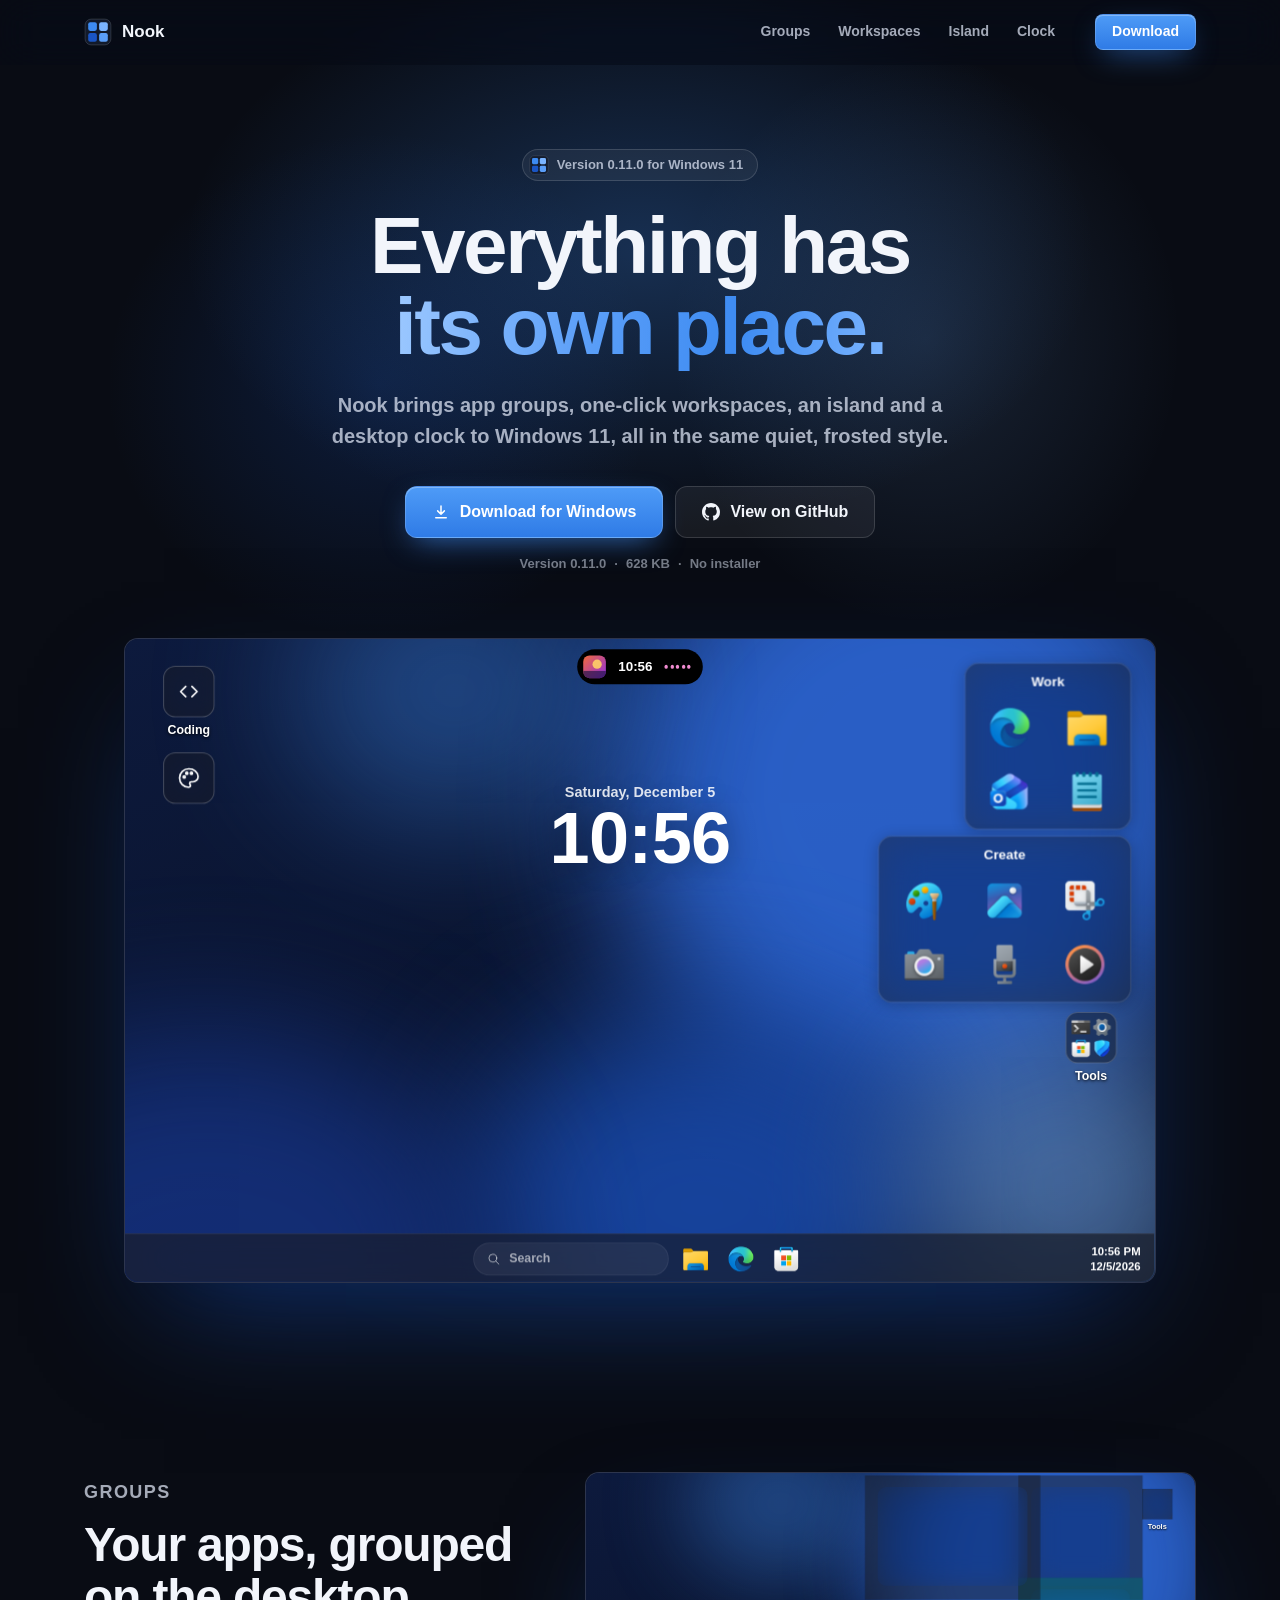
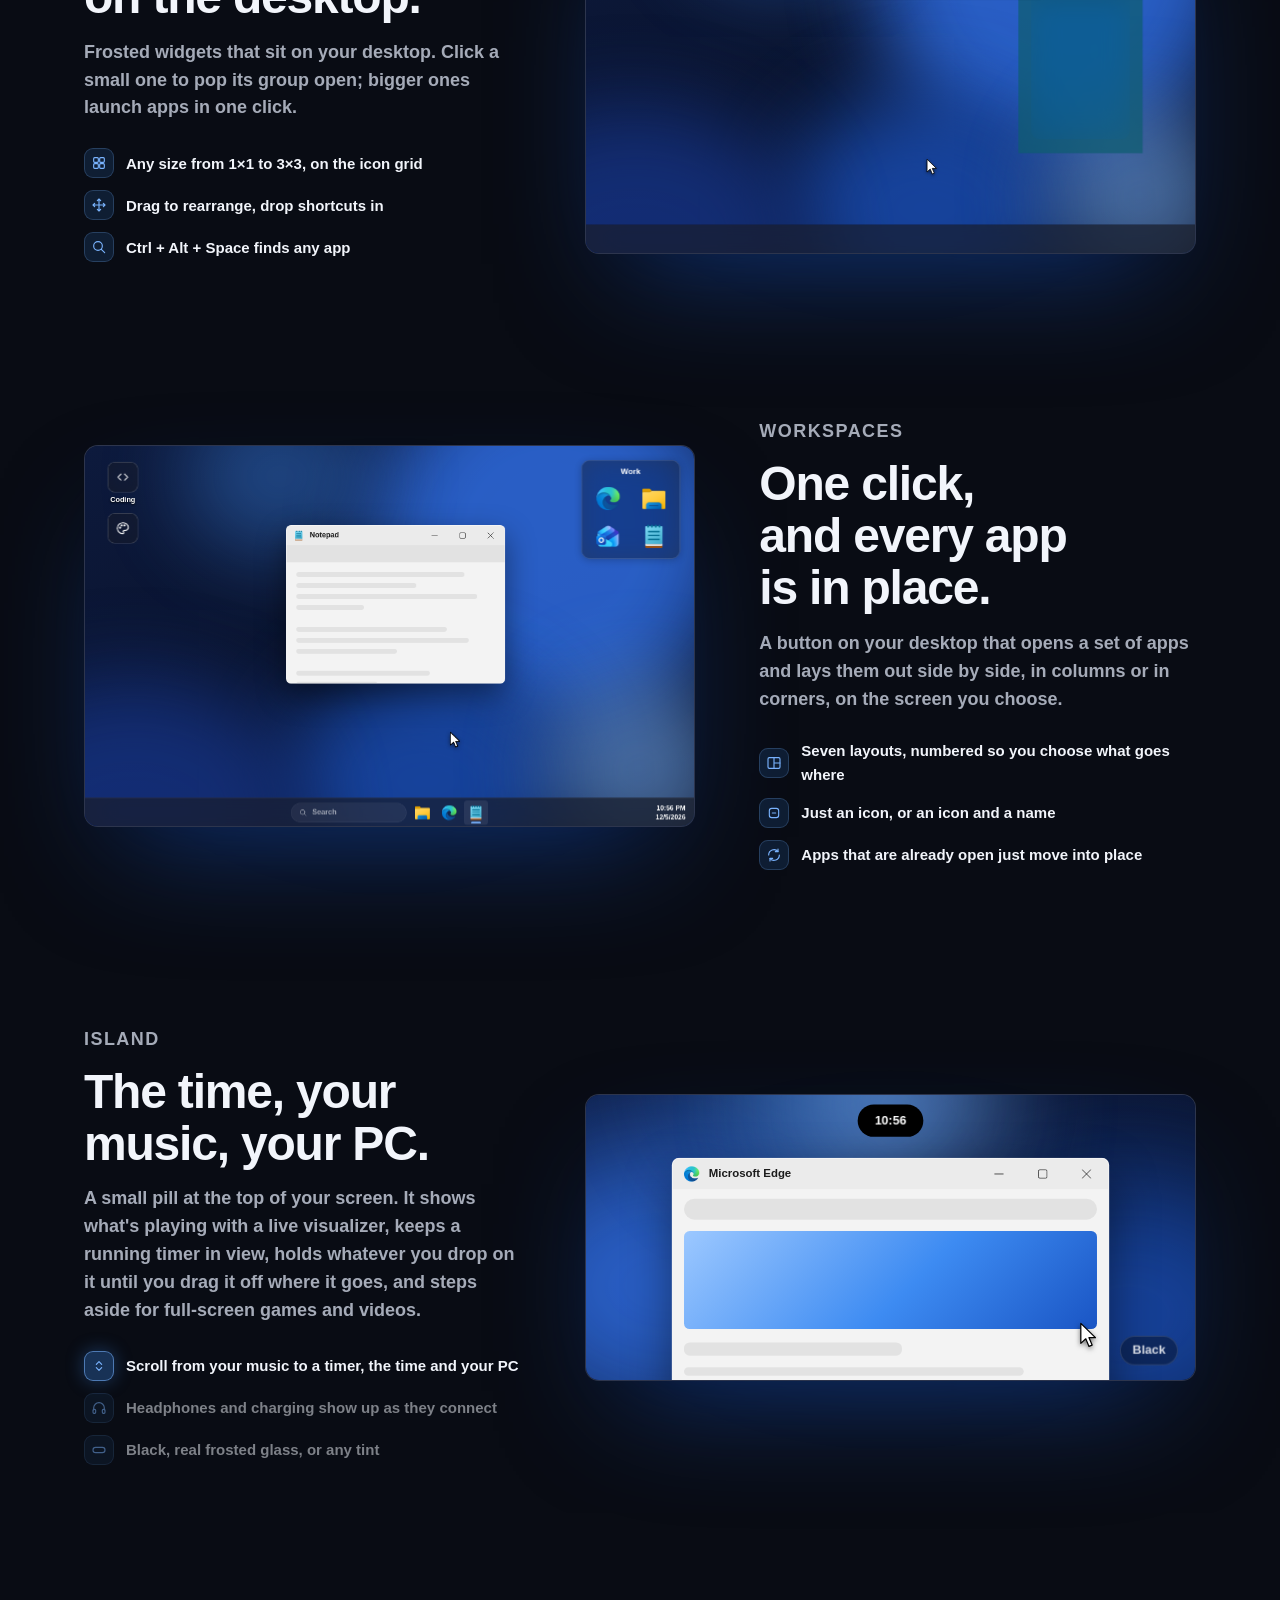
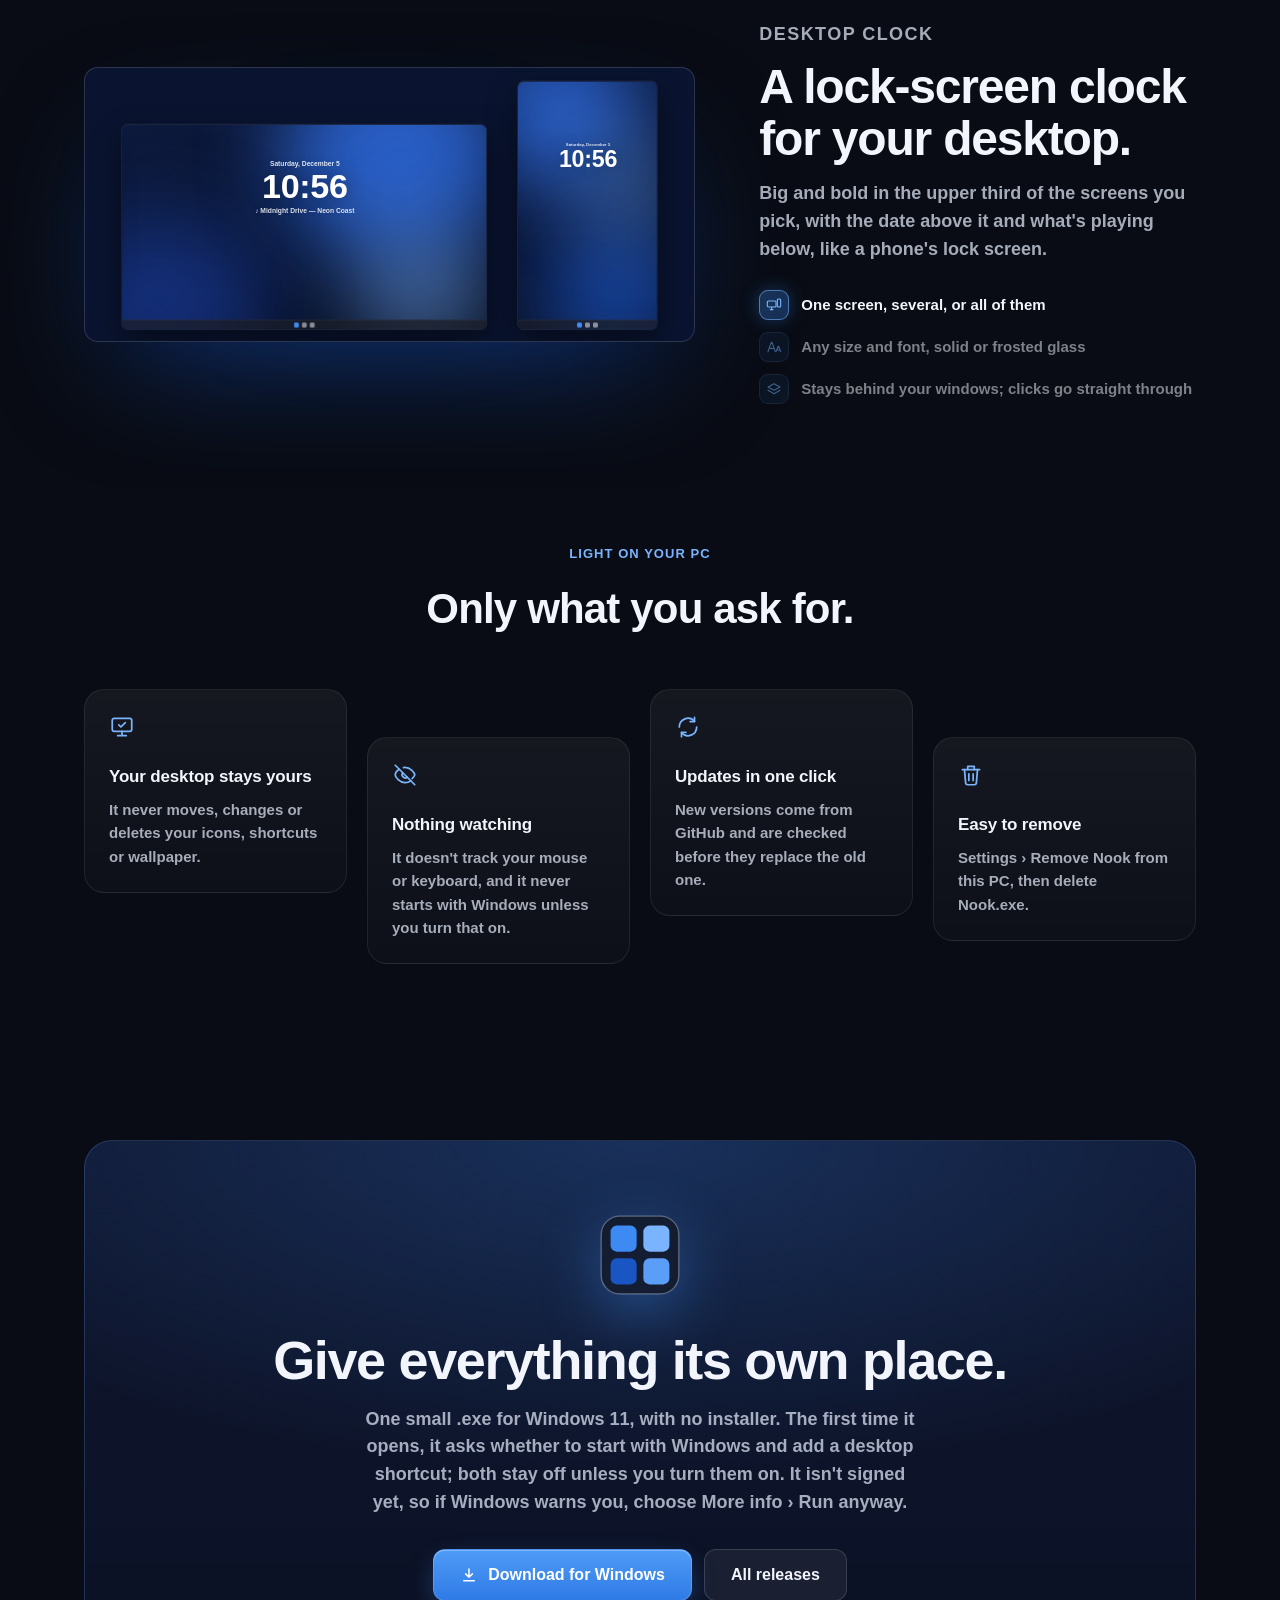
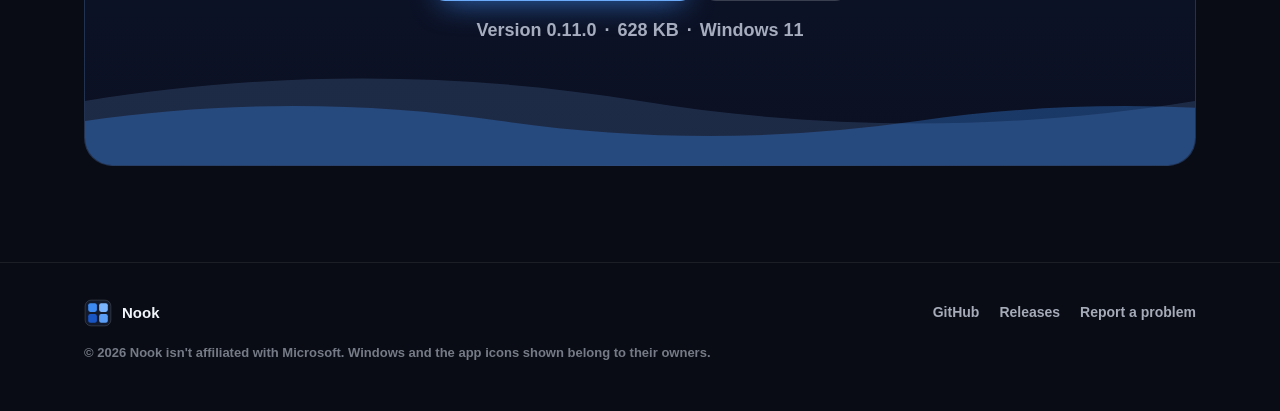
==== site/index.html @ bed75170 "Nook 0.12.0: island shelf, timer live activity, depth effect removed - Island shelf (Shelf.cs): drop" ====
<!doctype html>
<html lang="en">
<head>
  <meta charset="utf-8">
  <meta name="viewport" content="width=device-width, initial-scale=1">
  <title>Nook – everything on your Windows desktop has its own place</title>
  <meta name="description" content="Nook brings app groups, one-click workspaces, an island and a desktop clock to Windows 11, all in the same quiet, frosted style.">
  <meta name="theme-color" content="#090c14">
  <link rel="icon" href="assets/favicon.ico" sizes="any">
  <link rel="apple-touch-icon" href="assets/apple-touch-icon.png">
  <meta property="og:type" content="website">
  <meta property="og:title" content="Nook">
  <meta property="og:description" content="Everything on your Windows 11 desktop has its own place: groups, workspaces, an island and a desktop clock.">
  <meta property="og:image" content="https://validred.github.io/nook/assets/og.png">
  <meta name="twitter:card" content="summary_large_image">
  <link rel="stylesheet" href="styles.css">
  <script>
    (function () {
      var d = document.documentElement, play = false;
      d.classList.add('js');
      try { play = !sessionStorage.getItem('nook-intro') && !matchMedia('(prefers-reduced-motion: reduce)').matches; } catch (e) {}
      if (play) d.classList.add('intro');
      // If the script below never runs, don't leave the page hidden.
      setTimeout(function () { d.classList.remove('intro'); d.classList.add('ready'); }, 5000);
    })();
  </script>
  <script src="main.js" defer></script>
</head>
<body>
  <svg width="0" height="0" style="position:absolute" aria-hidden="true">
    <symbol id="logo" viewBox="0 0 100 100">
      <rect x="3.8" y="3.8" width="92.4" height="92.4" rx="22" fill="#141c2e" fill-opacity=".92" stroke="#fff" stroke-opacity=".31" stroke-width="1.6"/>
      <rect x="15" y="15" width="31" height="31" rx="7.4" fill="#3d8bf2"/>
      <rect x="54" y="15" width="31" height="31" rx="7.4" fill="#7ab4ff"/>
      <rect x="15" y="54" width="31" height="31" rx="7.4" fill="#1a55c4"/>
      <rect x="54" y="54" width="31" height="31" rx="7.4" fill="#5a9ef8"/>
    </symbol>
    <symbol id="i-download" viewBox="0 0 24 24"><path d="M12 4v11m0 0-4.5-4.5M12 15l4.5-4.5M5 19.5h14" fill="none" stroke="currentColor" stroke-width="2" stroke-linecap="round" stroke-linejoin="round"/></symbol>
    <symbol id="i-github" viewBox="0 0 16 16"><path fill="currentColor" d="M8 0C3.58 0 0 3.58 0 8c0 3.54 2.29 6.53 5.47 7.59.4.07.55-.17.55-.38 0-.19-.01-.82-.01-1.49-2.01.37-2.53-.49-2.69-.94-.09-.23-.48-.94-.82-1.13-.28-.15-.68-.52-.01-.53.63-.01 1.08.58 1.23.82.72 1.21 1.87.87 2.33.66.07-.52.28-.87.51-1.07-1.78-.2-3.64-.89-3.64-3.95 0-.87.31-1.59.82-2.15-.08-.2-.36-1.02.08-2.12 0 0 .67-.21 2.2.82.64-.18 1.32-.27 2-.27.68 0 1.36.09 2 .27 1.53-1.04 2.2-.82 2.2-.82.44 1.1.16 1.92.08 2.12.51.56.82 1.27.82 2.15 0 3.07-1.87 3.75-3.65 3.95.29.25.54.73.54 1.48 0 1.07-.01 1.93-.01 2.2 0 .21.15.46.55.38A8.01 8.01 0 0 0 16 8c0-4.42-3.58-8-8-8z"/></symbol>
  </svg>

  <div class="splash" aria-hidden="true">
    <div class="splash-bg"></div>
    <svg class="splash-fluid"></svg>
    <div class="splash-logo">
      <div class="splash-tile"></div>
      <i class="splash-sq"></i><i class="splash-sq"></i><i class="splash-sq"></i><i class="splash-sq"></i>
    </div>
  </div>

  <header class="nav">
    <div class="container nav-inner">
      <a class="brand" href="#top"><span class="logo" data-nav-logo><svg><use href="#logo"/></svg></span>Nook</a>
      <nav class="nav-links" aria-label="Features">
        <a href="#groups">Groups</a>
        <a href="#workspaces">Workspaces</a>
        <a href="#island">Island</a>
        <a href="#clock">Clock</a>
      </nav>
      <a class="btn btn-accent btn-small" href="#download">Download</a>
    </div>
  </header>

  <main id="top">
    <section class="hero">
      <div class="container">
        <span class="pill" data-rise style="--i:0"><span class="logo"><svg><use href="#logo"/></svg></span><span>Version <span data-version>0.11.0</span> for Windows 11</span></span>
        <h1 data-rise style="--i:1">Everything has<br><span class="grad">its own place.</span></h1>
        <p class="lede" data-rise style="--i:2">Nook brings app groups, one-click workspaces, an island and a desktop clock to Windows 11, all in the same quiet, frosted style.</p>
        <div class="cta" data-rise style="--i:3">
          <a class="btn btn-accent btn-large" data-download href="https://github.com/ValidRed/nook/releases/download/v0.11.0/Nook.exe">
            <svg aria-hidden="true"><use href="#i-download"/></svg>Download for Windows
          </a>
          <a class="btn btn-ghost btn-large" href="https://github.com/ValidRed/nook">
            <svg aria-hidden="true"><use href="#i-github"/></svg>View on GitHub
          </a>
        </div>
        <p class="meta" data-rise style="--i:4"><span>Version <span data-version>0.11.0</span></span><span data-size>628 KB</span><span>No installer</span></p>
      </div>

      <div class="stage-wrap" data-rise style="--i:5">
        <div class="stage-tilt">
          <div class="stage" data-demo="hero" style="--h:625" role="img" aria-label="A Windows 11 desktop with Nook: the island at the top playing music, a large clock in the middle, group widgets on the right and workspace buttons on the left.">
            <div class="desk" aria-hidden="true"></div>
          </div>
        </div>
      </div>
    </section>

    <section class="feature" id="groups">
      <div class="container feature-row">
        <div class="feature-copy" data-reveal>
          <p class="kicker">Groups</p>
          <h2>Your apps, grouped on the desktop.</h2>
          <p>Frosted widgets that sit on your desktop. Click a small one to pop its group open; bigger ones launch apps in one click.</p>
          <ul class="points">
            <li><svg viewBox="0 0 24 24" aria-hidden="true"><rect x="4" y="4" width="7" height="7" rx="1.5"/><rect x="13" y="4" width="7" height="7" rx="1.5"/><rect x="4" y="13" width="7" height="7" rx="1.5"/><rect x="13" y="13" width="7" height="7" rx="1.5"/></svg>Any size from 1×1 to 3×3, on the icon grid</li>
            <li><svg viewBox="0 0 24 24" aria-hidden="true"><path d="M12 3v18M3 12h18M12 3 9.5 5.5M12 3l2.5 2.5M12 21l-2.5-2.5M12 21l2.5-2.5M3 12l2.5-2.5M3 12l2.5 2.5M21 12l-2.5-2.5M21 12l-2.5 2.5"/></svg>Drag to rearrange, drop shortcuts in</li>
            <li><svg viewBox="0 0 24 24" aria-hidden="true"><circle cx="10.5" cy="10.5" r="6.5"/><path d="m15.5 15.5 5 5"/></svg>Ctrl + Alt + Space finds any app</li>
          </ul>
        </div>
        <div class="feature-visual" data-reveal data-float>
          <div class="float-inner"><div class="tilt stage" data-demo="groups" style="--h:625" role="img" aria-label="A pointer opens a small group widget and launches Terminal from it, drags a bigger widget to a new spot, then quick search finds Paint."><div class="desk" aria-hidden="true"></div></div></div>
        </div>
      </div>
    </section>

    <section class="feature" id="workspaces">
      <div class="container feature-row flip">
        <div class="feature-copy" data-reveal>
          <p class="kicker">Workspaces</p>
          <h2>One click, and every app is in place.</h2>
          <p>A button on your desktop that opens a set of apps and lays them out side by side, in columns or in corners, on the screen you choose.</p>
          <ul class="points">
            <li><svg viewBox="0 0 24 24" aria-hidden="true"><rect x="3" y="4" width="18" height="16" rx="2"/><path d="M12 4v16M12 12h9"/></svg>Seven layouts, numbered so you choose what goes where</li>
            <li><svg viewBox="0 0 24 24" aria-hidden="true"><rect x="5" y="5" width="14" height="14" rx="3.5"/><path d="M9.5 12h5"/></svg>Just an icon, or an icon and a name</li>
            <li><svg viewBox="0 0 24 24" aria-hidden="true"><path d="M4 12a8 8 0 0 1 14-5.3M20 12a8 8 0 0 1-14 5.3"/><path d="M18 3v4h-4M6 21v-4h4"/></svg>Apps that are already open just move into place</li>
          </ul>
        </div>
        <div class="feature-visual" data-reveal data-float>
          <div class="float-inner"><div class="tilt stage" data-demo="workspaces" style="--h:625" role="img" aria-label="A pointer clicks a workspace button: Edge and Terminal open into a main-and-two layout and an open Notepad window moves into the third spot. Then an icon-only button puts Paint and Photos side by side."><div class="desk" aria-hidden="true"></div></div></div>
        </div>
      </div>
    </section>

    <section class="feature" id="island">
      <div class="container feature-row">
        <div class="feature-copy" data-reveal>
          <p class="kicker">Island</p>
          <h2>The time, your music, your PC.</h2>
          <p>A small pill at the top of your screen. It shows what's playing with a live visualizer, keeps a running timer in view, holds whatever you drop on it until you drag it off where it goes, and steps aside for full-screen games and videos.</p>
          <ul class="points">
            <li><svg viewBox="0 0 24 24" aria-hidden="true"><path d="M8 9.5 12 5.5l4 4M8 14.5l4 4 4-4"/></svg>Scroll from your music to a timer, the time and your PC</li>
            <li><svg viewBox="0 0 24 24" aria-hidden="true"><path d="M4 15v-3a8 8 0 0 1 16 0v3"/><rect x="3" y="14" width="4" height="6" rx="1.5"/><rect x="17" y="14" width="4" height="6" rx="1.5"/></svg>Headphones and charging show up as they connect</li>
            <li><svg viewBox="0 0 24 24" aria-hidden="true"><rect x="3" y="8" width="18" height="8" rx="4"/></svg>Black, real frosted glass, or any tint</li>
          </ul>
        </div>
        <div class="feature-visual" data-reveal data-float>
          <div class="float-inner"><div class="tilt stage" data-demo="island" style="--w:640;--h:300" role="img" aria-label="The island at the top of a screen: it shows the time, then music with a visualizer, opens to the song and its controls, scrolls to the time and to CPU, memory, GPU and network, then shows headphones connecting."><div class="desk" aria-hidden="true"></div></div></div>
        </div>
      </div>
    </section>

    <section class="feature" id="clock">
      <div class="container feature-row flip">
        <div class="feature-copy" data-reveal>
          <p class="kicker">Desktop clock</p>
          <h2>A lock-screen clock for your desktop.</h2>
          <p>Big and bold in the upper third of the screens you pick, with the date above it and what's playing below, like a phone's lock screen.</p>
          <ul class="points">
            <li><svg viewBox="0 0 24 24" aria-hidden="true"><rect x="2" y="6" width="13" height="9" rx="1.5"/><rect x="17" y="3" width="5" height="12" rx="1.5"/><path d="M6.5 19h4M8.5 15v4"/></svg>One screen, several, or all of them</li>
            <li><svg viewBox="0 0 24 24" aria-hidden="true"><path d="M3 19 8 5h1l5 14M5 14h7"/><path d="M15 19l3-8h1l3 8M16 16.5h5"/></svg>Any size and font, solid or frosted glass</li>
            <li><svg viewBox="0 0 24 24" aria-hidden="true"><path d="M12 4 3 9l9 5 9-5z"/><path d="m3 14 9 5 9-5"/></svg>Stays behind your windows; clicks go straight through</li>
          </ul>
        </div>
        <div class="feature-visual" data-reveal data-float>
          <div class="float-inner"><div class="tilt stage" data-demo="clock" style="--h:450" role="img" aria-label="Two screens, one wide and one tall, each with a big clock in the upper third and the date above it. The clocks grow and shrink, turn to frosted glass, and a window slides over one to show it stays behind your windows."><div class="desk" aria-hidden="true"></div></div></div>
        </div>
      </div>
    </section>

    <section class="feature" id="light">
      <div class="container">
        <div class="trust-head" data-reveal>
          <p class="kicker">Light on your PC</p>
          <h2>Only what you ask for.</h2>
        </div>
        <div class="floats floats-4">
          <div class="float" data-float data-reveal>
            <div class="float-inner"><div class="tilt card">
              <svg viewBox="0 0 24 24" aria-hidden="true"><rect x="3" y="4" width="18" height="12" rx="2"/><path d="M8 20h8M12 16v4"/><path d="m9 10 2 2 4-4"/></svg>
              <h3>Your desktop stays yours</h3>
              <p>It never moves, changes or deletes your icons, shortcuts or wallpaper.</p>
            </div></div>
          </div>
          <div class="float" data-float data-reveal style="--d:1">
            <div class="float-inner"><div class="tilt card">
              <svg viewBox="0 0 24 24" aria-hidden="true"><path d="M3 3l18 18"/><path d="M10.6 5.1A10 10 0 0 1 12 5c5 0 9 5 9 7a9.6 9.6 0 0 1-2.4 3.4M6.6 6.6C4.4 8 3 10.3 3 12c0 2 4 7 9 7a9.3 9.3 0 0 0 5.4-1.6"/><path d="M9.9 9.9a3 3 0 0 0 4.2 4.2"/></svg>
              <h3>Nothing watching</h3>
              <p>It doesn't track your mouse or keyboard, and it never starts with Windows unless you turn that on.</p>
            </div></div>
          </div>
          <div class="float" data-float data-reveal style="--d:2">
            <div class="float-inner"><div class="tilt card">
              <svg viewBox="0 0 24 24" aria-hidden="true"><path d="M4 12a8 8 0 0 1 14-5.3M20 12a8 8 0 0 1-14 5.3"/><path d="M18 3v4h-4M6 21v-4h4"/></svg>
              <h3>Updates in one click</h3>
              <p>New versions come from GitHub and are checked before they replace the old one.</p>
            </div></div>
          </div>
          <div class="float" data-float data-reveal style="--d:3">
            <div class="float-inner"><div class="tilt card">
              <svg viewBox="0 0 24 24" aria-hidden="true"><path d="M4 7h16M10 11v6M14 11v6"/><path d="M6 7l1 12a2 2 0 0 0 2 2h6a2 2 0 0 0 2-2l1-12M9 7V4h6v3"/></svg>
              <h3>Easy to remove</h3>
              <p>Settings › Remove Nook from this PC, then delete Nook.exe.</p>
            </div></div>
          </div>
        </div>
      </div>
    </section>

    <section class="download" id="download">
      <div class="container">
        <div class="dl-card" data-reveal>
          <span class="logo"><svg><use href="#logo"/></svg></span>
          <h2>Give everything its own place.</h2>
          <p>One small .exe for Windows 11, with no installer. The first time it opens, it asks whether to start with Windows and add a desktop shortcut; both stay off unless you turn them on. It isn't signed yet, so if Windows warns you, choose More info › Run anyway.</p>
          <div class="cta">
            <a class="btn btn-accent btn-large" data-download href="https://github.com/ValidRed/nook/releases/download/v0.11.0/Nook.exe">
              <svg aria-hidden="true"><use href="#i-download"/></svg>Download for Windows
            </a>
            <a class="btn btn-ghost btn-large" href="https://github.com/ValidRed/nook/releases">All releases</a>
          </div>
          <p class="meta"><span>Version <span data-version>0.11.0</span></span><span data-size>628 KB</span><span>Windows 11</span></p>
          <div class="waves" aria-hidden="true">
            <svg viewBox="0 0 2400 110" preserveAspectRatio="none"><path fill="rgba(122,180,255,.16)" d="M0 46 C 200 16 400 16 600 46 S 1000 76 1200 46 S 1600 16 1800 46 S 2200 76 2400 46 V110 H0Z"/></svg>
            <svg viewBox="0 0 2400 110" preserveAspectRatio="none"><path fill="rgba(61,139,242,.32)" d="M0 66 C 150 46 300 46 450 66 S 750 86 900 66 S 1200 46 1350 66 S 1650 86 1800 66 S 2100 46 2250 66 S 2400 76 2400 66 V110 H0Z"/></svg>
          </div>
        </div>
      </div>
    </section>
  </main>

  <footer>
    <div class="container foot">
      <a class="brand" href="#top"><span class="logo"><svg><use href="#logo"/></svg></span>Nook</a>
      <nav aria-label="Links">
        <a href="https://github.com/ValidRed/nook">GitHub</a>
        <a href="https://github.com/ValidRed/nook/releases">Releases</a>
        <a href="https://github.com/ValidRed/nook/issues">Report a problem</a>
      </nav>
      <small>© <span data-year>2026</span> Nook isn't affiliated with Microsoft. Windows and the app icons shown belong to their owners.</small>
    </div>
  </footer>
</body>
</html>
---- site/styles.css ----
/* Nook site. Dark, frosted, blue: the same look as the app. */

:root {
  color-scheme: dark;
  --bg: #090c14;
  --bg-raise: #0e121d;
  --card: rgba(255, 255, 255, 0.035);
  --card-hi: rgba(255, 255, 255, 0.06);
  --stroke: rgba(255, 255, 255, 0.08);
  --stroke-hi: rgba(255, 255, 255, 0.14);
  --text: #f2f5fb;
  --text-2: rgba(226, 233, 248, 0.72);
  --text-3: rgba(226, 233, 248, 0.5);
  --blue: #3d8bf2;
  --blue-light: #7ab4ff;
  --blue-mid: #5a9ef8;
  --blue-deep: #1a55c4;
  --navy: #141c2e;
  --font: "Helvetica Neue", Helvetica, Arial, sans-serif;
  --font-display: "Helvetica Neue", Helvetica, Arial, sans-serif;
  --ease-out: cubic-bezier(0.16, 1, 0.3, 1);
  --win-ease: cubic-bezier(0.1, 0.9, 0.2, 1);
}

*,
*::before,
*::after { box-sizing: border-box; }

html { scroll-behavior: smooth; scroll-padding-top: 80px; }

body {
  margin: 0;
  background: var(--bg);
  color: var(--text);
  font-family: var(--font);
  font-weight: 700; /* Helvetica Bold for all lettering */
  font-size: 16px;
  line-height: 1.55;
  -webkit-font-smoothing: antialiased;
  overflow-x: hidden;
}

main { overflow-x: clip; } /* the hero glow is wider than a phone */
img { display: block; max-width: 100%; }
a { color: inherit; }
button { font: inherit; color: inherit; }
h1, h2, h3 { font-family: var(--font-display); margin: 0; text-wrap: balance; }
.lede, .dl-card > p { text-wrap: balance; }
p { margin: 0; }

:focus-visible { outline: 2px solid var(--blue-light); outline-offset: 3px; border-radius: 6px; }

.container { max-width: 1160px; margin: 0 auto; padding: 0 24px; }

.sr-only {
  position: absolute; width: 1px; height: 1px; overflow: hidden;
  clip: rect(0 0 0 0); white-space: nowrap; border: 0; padding: 0; margin: -1px;
}

/* ---------- logo ---------- */

.logo { display: inline-block; width: 28px; height: 28px; flex: none; }
.logo svg { width: 100%; height: 100%; display: block; }

/* ---------- buttons ---------- */

.btn {
  display: inline-flex; align-items: center; justify-content: center; gap: 10px;
  height: 44px; padding: 0 20px; border-radius: 10px;
  font-size: 15px; font-weight: 700; text-decoration: none; white-space: nowrap;
  border: 1px solid transparent; cursor: pointer;
  transition: background-color 0.2s, border-color 0.2s, transform 0.2s var(--ease-out), box-shadow 0.2s, filter 0.2s;
}
.btn:active { transform: translateY(1px) scale(0.99); }
.btn svg { width: 18px; height: 18px; flex: none; }

.btn-accent {
  color: #fff;
  background: linear-gradient(180deg, #4e9bf7 0%, #2f7be6 100%);
  border-color: rgba(255, 255, 255, 0.16);
  box-shadow: 0 10px 30px -10px rgba(61, 139, 242, 0.75), inset 0 1px 0 rgba(255, 255, 255, 0.28);
}
.btn-accent:hover { filter: brightness(1.08); box-shadow: 0 14px 38px -10px rgba(61, 139, 242, 0.9), inset 0 1px 0 rgba(255, 255, 255, 0.3); }

.btn-ghost { background: rgba(255, 255, 255, 0.06); border-color: var(--stroke-hi); color: var(--text); }
.btn-ghost:hover { background: rgba(255, 255, 255, 0.1); }

.btn-large { height: 52px; padding: 0 26px; font-size: 16px; border-radius: 12px; }
.btn-small { height: 36px; padding: 0 16px; font-size: 14px; border-radius: 8px; }

/* ---------- nav ---------- */

.nav {
  position: sticky; top: 0; z-index: 50;
  background: rgba(9, 12, 20, 0.55);
  -webkit-backdrop-filter: blur(20px) saturate(160%);
  backdrop-filter: blur(20px) saturate(160%);
  border-bottom: 1px solid transparent;
  transition: border-color 0.3s, background-color 0.3s;
}
.nav.scrolled { border-bottom-color: var(--stroke); background: rgba(9, 12, 20, 0.72); }
.nav-inner { display: flex; align-items: center; gap: 28px; height: 64px; }

.brand { display: inline-flex; align-items: center; gap: 10px; font-family: var(--font-display); font-weight: 700; font-size: 17px; text-decoration: none; }

.nav-links { display: flex; gap: 4px; margin-left: auto; }
.nav-links a {
  font-size: 14px; color: var(--text-2); text-decoration: none;
  padding: 8px 12px; border-radius: 8px; transition: color 0.2s, background-color 0.2s;
}
.nav-links a:hover { color: var(--text); background: rgba(255, 255, 255, 0.06); }

@media (max-width: 760px) {
  .nav-links { display: none; }
  .nav .btn { margin-left: auto; }
}

/* ---------- intro: fluid drains, the logo splashes out ---------- */

.splash { display: none; }
html.intro .splash,
.splash.on { display: block; position: fixed; inset: 0; z-index: 100; cursor: pointer; }
.splash-bg { position: absolute; inset: 0; background: var(--bg); }
.splash-fluid { position: absolute; inset: 0; width: 100%; height: 100%; }
.splash-fluid g, .splash-fluid path { transform-box: view-box; }
.splash-logo { position: absolute; left: 50%; top: 50%; width: 112px; height: 112px; margin: -56px 0 0 -56px; transform-origin: 50% 50%; }
.splash-tile {
  position: absolute; inset: 0; border-radius: 26px;
  background: rgba(20, 28, 46, 0.92);
  box-shadow: inset 0 0 0 1.5px rgba(255, 255, 255, 0.3);
}
/* same geometry as the app icon: 15% padding, 8% gap */
.splash-sq { position: absolute; width: 34.7px; height: 34.7px; border-radius: 8.3px; opacity: 0; }
.splash-sq:nth-child(2) { left: 16.8px; top: 16.8px; background: #3d8bf2; }
.splash-sq:nth-child(3) { left: 60.5px; top: 16.8px; background: #7ab4ff; }
.splash-sq:nth-child(4) { left: 16.8px; top: 60.5px; background: #1a55c4; }
.splash-sq:nth-child(5) { left: 60.5px; top: 60.5px; background: #5a9ef8; }
.splash-drop { position: absolute; border-radius: 50%; background: #8cc1ff; opacity: 0; }

html.intro .nav,
html.intro main,
html.intro footer { visibility: hidden; }

/* things that rise in once the page is ready */
html.js:not(.ready) [data-rise] { opacity: 0; }
html.ready [data-rise] { animation: rise 0.8s var(--ease-out) both; animation-delay: calc(var(--i, 0) * 70ms); }
@keyframes rise { from { opacity: 0; transform: translateY(14px); } to { opacity: 1; transform: none; } }

html.js [data-reveal] { opacity: 0; transform: translateY(24px); transition: opacity 0.8s var(--ease-out), transform 0.8s var(--ease-out); }
html.js [data-reveal].in { opacity: 1; transform: none; }

/* ---------- hero ---------- */

.hero { position: relative; padding: 84px 0 40px; text-align: center; isolation: isolate; }
.hero::before {
  content: ""; position: absolute; z-index: -1; left: 50%; top: -220px; width: 1300px; height: 900px; transform: translateX(-50%);
  background:
    radial-gradient(closest-side at 50% 45%, rgba(61, 139, 242, 0.28), transparent 70%),
    radial-gradient(closest-side at 30% 60%, rgba(26, 85, 196, 0.22), transparent 70%),
    radial-gradient(closest-side at 72% 55%, rgba(122, 180, 255, 0.14), transparent 70%);
  pointer-events: none;
}

.pill {
  display: inline-flex; align-items: center; gap: 8px; height: 32px; padding: 0 14px 0 6px;
  border-radius: 999px; font-size: 13px; color: var(--text-2);
  background: rgba(255, 255, 255, 0.05); border: 1px solid var(--stroke-hi);
}
.pill .logo { width: 20px; height: 20px; }

.hero h1 {
  margin: 22px auto 0; max-width: 900px;
  font-size: clamp(40px, 6.6vw, 80px); line-height: 1.02; font-weight: 700; letter-spacing: -0.03em;
}
.grad {
  background: linear-gradient(95deg, #9cc8ff 0%, #5a9ef8 40%, #3d8bf2 70%, #7ab4ff 100%);
  -webkit-background-clip: text; background-clip: text; color: transparent;
}
.lede { margin: 22px auto 0; max-width: 620px; font-size: clamp(17px, 2vw, 20px); color: var(--text-2); }
.cta { display: flex; flex-wrap: wrap; gap: 12px; justify-content: center; margin-top: 34px; }
.meta { margin-top: 16px; font-size: 13px; color: var(--text-3); }
.meta span + span::before { content: "·"; margin: 0 8px; }

/* ---------- the animated desktop ---------- */

.stage-wrap { position: relative; margin: 64px auto 0; max-width: 1080px; padding: 0 24px; }
.stage-wrap::before {
  content: ""; position: absolute; z-index: -1; left: 6%; right: 6%; top: 18%; bottom: -6%;
  background: radial-gradient(closest-side, rgba(61, 139, 242, 0.45), transparent);
  filter: blur(40px); pointer-events: none;
}
.stage-tilt { transform-origin: 50% 0; }
@supports (animation-timeline: view()) {
  @media (prefers-reduced-motion: no-preference) {
    .stage-tilt { animation: flatten linear both; animation-timeline: view(); animation-range: entry 10% cover 45%; }
    @keyframes flatten {
      from { transform: perspective(1800px) rotateX(12deg) scale(0.95); }
      to { transform: none; }
    }
  }
}

.stage {
  position: relative; width: 100%; aspect-ratio: 16 / 10; overflow: hidden;
  border-radius: 14px; border: 1px solid rgba(255, 255, 255, 0.14);
  background: #0a1430;
  box-shadow: 0 50px 120px -40px rgba(26, 85, 196, 0.6), 0 30px 70px -30px rgba(0, 0, 0, 0.9);
  --s: 1;
}
.desk {
  position: absolute; left: 0; top: 0; width: 1000px; height: 625px;
  transform: scale(var(--s)); transform-origin: 0 0;
  font-family: var(--font); color: #fff; font-size: 12px; line-height: 1.3;
  user-select: none; -webkit-user-select: none;
}

.wall { position: absolute; inset: 0; overflow: hidden; background: linear-gradient(160deg, #0d1a3d 0%, #070d1f 100%); }
.blob { position: absolute; border-radius: 50%; filter: blur(70px); }
.blob.b1 { left: 470px; top: -150px; width: 600px; height: 600px; background: #2f6ce0; opacity: 0.85; }
.blob.b2 { left: 330px; top: 360px; width: 460px; height: 380px; background: #1a4fb8; opacity: 0.8; }
.blob.b3 { left: 760px; top: 380px; width: 300px; height: 300px; background: #7ab4ff; opacity: 0.55; }
.blob.b4 { left: -200px; top: 380px; width: 560px; height: 440px; background: #163486; opacity: 0.8; }
.blob.b5 { left: 160px; top: -80px; width: 320px; height: 260px; background: #3d8bf2; opacity: 0.4; }
@media (prefers-reduced-motion: no-preference) {
  .blob.b1 { animation: drift1 22s ease-in-out infinite alternate; }
  .blob.b3 { animation: drift2 18s ease-in-out infinite alternate; }
  @keyframes drift1 { to { transform: translate(-90px, 60px) scale(1.08); } }
  @keyframes drift2 { to { transform: translate(-120px, -70px) scale(0.92); } }
}

/* widgets: real frosted glass over the wallpaper */
.widget { position: absolute; will-change: transform; }
.w-panel {
  position: absolute; inset: 3px; border-radius: 14px; padding: 5px;
  display: flex; flex-direction: column;
  background: rgba(26, 28, 36, 0.5);
  -webkit-backdrop-filter: blur(22px) saturate(150%);
  backdrop-filter: blur(22px) saturate(150%);
  border: 1px solid rgba(255, 255, 255, 0.15);
  box-shadow: 0 2px 14px rgba(0, 0, 0, 0.24);
  transition: box-shadow 0.25s, transform 0.25s var(--ease-out);
}
.widget.teal .w-panel { background: rgba(14, 94, 111, 0.72); border-color: rgba(255, 255, 255, 0.2); }
.widget.lifted { z-index: 5; }
.widget.lifted .w-panel { transform: scale(1.025); box-shadow: 0 22px 50px rgba(0, 0, 0, 0.45); }

.w-title {
  align-self: center; height: 26px; padding: 0 12px; border-radius: 999px;
  display: flex; align-items: center; font-weight: 700; font-size: 13px;
  transition: background-color 0.15s;
}
.w-title.hover { background: rgba(255, 255, 255, 0.12); }

.w-apps { flex: 1; display: grid; grid-auto-rows: 1fr; gap: 0; }
.w-app { display: flex; flex-direction: column; align-items: center; justify-content: center; border-radius: 8px; min-width: 0; transition: background-color 0.15s; }
.w-app img { width: 38px; height: 38px; }
.w-app span { margin-top: 4px; max-width: 100%; padding: 0 2px; font-size: 12px; white-space: nowrap; overflow: hidden; text-overflow: ellipsis; }
.with-labels .w-app img { width: 32px; height: 32px; }
.w-app.hover { background: rgba(255, 255, 255, 0.13); }

/* the 1x1 widget: a desktop-icon-sized tile */
.tile1 { position: absolute; width: 84px; height: 84px; display: flex; flex-direction: column; align-items: center; padding-top: 6px; border-radius: 6px; transition: background-color 0.15s; }
.tile1.hover { background: rgba(255, 255, 255, 0.1); }
.tile1-icon {
  width: 50px; height: 50px; border-radius: 12px; padding: 5px;
  display: grid; grid-template-columns: 1fr 1fr; gap: 3px;
  background: rgba(26, 28, 36, 0.55);
  -webkit-backdrop-filter: blur(16px) saturate(150%);
  backdrop-filter: blur(16px) saturate(150%);
  border: 1px solid rgba(255, 255, 255, 0.2);
}
.tile1-icon img { width: 100%; height: 100%; }
.tile1 > span { margin-top: 5px; font-size: 12px; text-shadow: 0 1px 3px rgba(0, 0, 0, 0.9); }

/* where a dragged widget will land */
.ghost {
  position: absolute; border-radius: 14px; opacity: 0;
  border: 2px dashed rgba(255, 255, 255, 0.55); background: rgba(255, 255, 255, 0.07);
  transition: opacity 0.2s, left 0.18s var(--ease-out), top 0.18s var(--ease-out);
}
.ghost.show { opacity: 1; }

/* acrylic surfaces: pop-up, search, keys */
.acrylic {
  background: rgba(32, 34, 42, 0.7);
  -webkit-backdrop-filter: blur(40px) saturate(170%);
  backdrop-filter: blur(40px) saturate(170%);
  border: 1px solid rgba(255, 255, 255, 0.12);
  box-shadow: 0 18px 50px rgba(0, 0, 0, 0.45);
}

.popup { position: absolute; border-radius: 8px; padding: 10px 12px 14px; opacity: 0; visibility: hidden; z-index: 10; }
.popup.open { visibility: visible; }
.popup-head { position: relative; height: 40px; margin-bottom: 4px; display: flex; align-items: center; justify-content: center; font-family: var(--font-display); font-size: 16px; font-weight: 700; }
.popup-head svg { position: absolute; right: 6px; top: 11px; width: 18px; height: 18px; opacity: 0.85; }
.popup-apps { display: flex; }
.p-app { width: 96px; margin: 2px; padding: 10px 4px 8px; border-radius: 6px; display: flex; flex-direction: column; align-items: center; font-size: 12px; transition: background-color 0.15s; }
.p-app img { width: 40px; height: 40px; }
.p-app span { margin-top: 8px; max-height: 32px; overflow: hidden; text-align: center; line-height: 16px; }
.p-app.hover { background: rgba(255, 255, 255, 0.09); }

.search { position: absolute; left: 200px; top: 70px; width: 600px; border-radius: 8px; padding: 16px; opacity: 0; visibility: hidden; z-index: 12; }
.search.open { visibility: visible; }
.s-box {
  position: relative; height: 46px; border-radius: 6px; padding: 0 16px;
  display: flex; align-items: center; font-size: 18px;
  background: rgba(255, 255, 255, 0.07); border: 1px solid rgba(255, 255, 255, 0.08);
  border-bottom: 2px solid var(--blue-light);
}
.s-box svg { position: absolute; right: 14px; top: 13px; width: 18px; height: 18px; opacity: 0.8; }
.s-caret { display: inline-block; width: 1px; height: 22px; margin-left: 1px; background: #fff; animation: blink 1s steps(1) infinite; }
.s-placeholder { color: rgba(255, 255, 255, 0.45); }
@keyframes blink { 50% { opacity: 0; } }
.s-results { margin-top: 10px; min-height: 192px; }
.s-row { position: relative; display: flex; align-items: center; gap: 14px; height: 60px; padding: 0 16px; border-radius: 6px; animation: rowIn 0.25s var(--ease-out) both; }
.s-row img { width: 30px; height: 30px; }
.s-row b { display: block; font-weight: 700; font-size: 14px; }
.s-row small { display: block; font-size: 12px; color: rgba(255, 255, 255, 0.62); }
.s-row.sel { background: rgba(255, 255, 255, 0.07); }
.s-row.sel::before { content: ""; position: absolute; left: 0; top: 21px; width: 3px; height: 18px; border-radius: 2px; background: var(--blue-light); }
@keyframes rowIn { from { opacity: 0; transform: translateY(4px); } }
.s-hint { margin-top: 10px; text-align: center; font-size: 12px; color: rgba(255, 255, 255, 0.45); }

.keys { position: absolute; left: 50%; bottom: 76px; transform: translateX(-50%); display: flex; align-items: center; gap: 8px; padding: 10px 14px; border-radius: 12px; opacity: 0; z-index: 13; font-size: 13px; }
.keys i { font-style: normal; color: rgba(255, 255, 255, 0.5); }
kbd {
  display: inline-flex; align-items: center; justify-content: center; min-width: 38px; height: 32px; padding: 0 10px;
  font-family: var(--font); font-size: 13px; font-weight: 700; color: #fff;
  border-radius: 7px; background: rgba(255, 255, 255, 0.1);
  border: 1px solid rgba(255, 255, 255, 0.18); border-bottom-width: 3px;
  transition: transform 0.08s, background-color 0.08s, border-bottom-width 0.08s;
}
kbd.down { transform: translateY(2px); border-bottom-width: 1px; background: var(--blue); border-color: rgba(255, 255, 255, 0.3); }
.keys kbd.space { min-width: 96px; }

/* an app window opening, Windows 11 style */
.appwin {
  position: absolute; left: 70px; top: 96px; width: 470px; height: 330px; z-index: 11;
  border-radius: 8px; overflow: hidden; opacity: 0; visibility: hidden;
  background: #1f2128; border: 1px solid rgba(255, 255, 255, 0.1);
  box-shadow: 0 30px 70px rgba(0, 0, 0, 0.55);
  display: flex; flex-direction: column;
}
.appwin.open { visibility: visible; }
.aw-bar { height: 32px; display: flex; align-items: center; gap: 10px; padding-left: 12px; font-size: 12px; background: rgba(255, 255, 255, 0.03); }
.aw-bar img { width: 16px; height: 16px; }
.aw-caps { margin-left: auto; display: flex; height: 100%; }
.aw-caps span { width: 46px; display: grid; place-items: center; }
.aw-caps svg { width: 10px; height: 10px; stroke: rgba(255, 255, 255, 0.85); fill: none; stroke-width: 1; }
.aw-body { flex: 1; display: grid; place-items: center; }
.aw-body img { width: 72px; height: 72px; }
.appwin.terminal { background: #0c0c0c; }
.appwin.terminal .aw-body { place-items: start; padding: 14px 16px; font-family: "Cascadia Mono", Consolas, monospace; font-size: 13px; color: #cccccc; }
.appwin.terminal .aw-body .s-caret { height: 14px; width: 8px; background: #cccccc; vertical-align: -2px; }

/* taskbar */
.taskbar {
  position: absolute; left: 0; right: 0; bottom: 0; height: 48px; z-index: 14;
  display: flex; align-items: center; justify-content: center;
  background: rgba(28, 30, 38, 0.72);
  -webkit-backdrop-filter: blur(30px) saturate(160%);
  backdrop-filter: blur(30px) saturate(160%);
  border-top: 1px solid rgba(255, 255, 255, 0.08);
}
.tb-apps { display: flex; gap: 4px; }
.tb-app { position: relative; width: 40px; height: 40px; border-radius: 5px; display: grid; place-items: center; }
.tb-app img { width: 24px; height: 24px; }
.tb-app::after { content: ""; position: absolute; bottom: 2px; left: 50%; width: 6px; height: 3px; margin-left: -3px; border-radius: 2px; background: rgba(255, 255, 255, 0.5); opacity: 0; transition: width 0.2s, margin 0.2s, opacity 0.2s; }
.tb-app.running::after { opacity: 1; }
.tb-app.active { background: rgba(255, 255, 255, 0.08); }
.tb-app.active::after { width: 16px; margin-left: -8px; background: var(--blue-light); }
.tb-search { display: flex; align-items: center; gap: 8px; height: 32px; width: 190px; padding: 0 12px; margin-right: 6px; border-radius: 999px; font-size: 12px; color: rgba(255, 255, 255, 0.6); background: rgba(255, 255, 255, 0.06); border: 1px solid rgba(255, 255, 255, 0.06); }
.tb-search svg { width: 14px; height: 14px; }
.tb-tray { position: absolute; right: 14px; top: 0; height: 100%; display: flex; flex-direction: column; align-items: flex-end; justify-content: center; font-size: 11px; line-height: 1.35; }

/* the pointer */
.cursor { position: absolute; left: 0; top: 0; width: 22px; height: 30px; z-index: 20; pointer-events: none; filter: drop-shadow(0 2px 3px rgba(0, 0, 0, 0.5)); }
.cursor svg { width: 100%; height: 100%; transform-origin: 2px 2px; transition: transform 0.1s; }
.cursor.down svg { transform: scale(0.86); }
.ripple { position: absolute; width: 36px; height: 36px; margin: -18px 0 0 -18px; border-radius: 50%; border: 2px solid rgba(255, 255, 255, 0.8); pointer-events: none; z-index: 19; }

/* ---------- sections ---------- */

section { position: relative; }
.kicker { font-size: 13px; font-weight: 700; letter-spacing: 0.08em; text-transform: uppercase; color: var(--blue-light); }

.card {
  position: relative; overflow: hidden; border-radius: 20px; padding: 28px;
  background: linear-gradient(180deg, rgba(255, 255, 255, 0.05), rgba(255, 255, 255, 0.02));
  border: 1px solid var(--stroke);
}
.card h3 { font-size: 20px; font-weight: 700; letter-spacing: -0.01em; }
.card p { margin-top: 8px; font-size: 15px; color: var(--text-2); }

.floats-4 .card > svg { fill: none; stroke: currentColor; stroke-width: 1.6; stroke-linecap: round; stroke-linejoin: round; }

/* ---------- staggered cards that lean toward the pointer ---------- */

.floats { display: grid; gap: 32px; align-items: start; }
.floats-4 { grid-template-columns: repeat(4, 1fr); gap: 20px; padding-bottom: 48px; }
.floats-4 > .float:nth-child(even) { margin-top: 48px; }
.float { margin: 0; }
html.js .float[data-reveal] { transition-delay: calc(var(--d, 0) * 90ms); }
.float-inner, .tilt { will-change: transform; }
.tilt { position: relative; }
.tilt::after {
  content: ""; position: absolute; inset: 0; border-radius: inherit; pointer-events: none;
  background: radial-gradient(420px circle at var(--gx, 50%) var(--gy, 0%), rgba(255, 255, 255, 0.09), transparent 45%);
  opacity: var(--glare, 0);
}
@media (max-width: 900px) {
  .floats-4 { grid-template-columns: 1fr 1fr; }
}
@media (max-width: 560px) {
  .floats-4 { grid-template-columns: 1fr; padding-bottom: 0; }
  .floats-4 > .float:nth-child(even) { margin: 0 0 0 24px; }
  .floats-4 > .float:nth-child(odd) { margin-right: 24px; }
}

/* ---------- light on your PC ---------- */

.floats-4 .card { padding: 24px; min-height: 200px; }
.floats-4 .card > svg { width: 26px; height: 26px; color: var(--blue-light); margin-bottom: 16px; }
.floats-4 .card h3 { font-size: 17px; }


/* ---------- feature rows: words on one side, a live demo on the other ---------- */

.feature { padding: 140px 0 0; }
.feature-row { display: grid; grid-template-columns: 5fr 7fr; gap: 64px; align-items: center; }
.feature-row.flip { grid-template-columns: 7fr 5fr; }
.feature-row.flip .feature-copy { order: 2; }
.feature-copy h2 { margin-top: 12px; font-size: clamp(32px, 4vw, 48px); line-height: 1.08; font-weight: 700; letter-spacing: -0.025em; }
.feature-copy > p { margin-top: 16px; font-size: 18px; color: var(--text-2); text-wrap: pretty; }
.points { list-style: none; margin: 26px 0 0; padding: 0; display: grid; gap: 12px; }
.points li { display: flex; align-items: center; gap: 12px; font-size: 15px; color: var(--text); }
.points svg { flex: none; width: 30px; height: 30px; padding: 6px; border-radius: 9px; color: var(--blue-light); background: rgba(61, 139, 242, 0.14); border: 1px solid rgba(122, 180, 255, 0.22); fill: none; stroke: currentColor; stroke-width: 1.7; stroke-linecap: round; stroke-linejoin: round; transition: background-color 0.4s, border-color 0.4s, box-shadow 0.4s; }
/* while a demo plays, the point it's showing stands out */
.points li { transition: opacity 0.4s; }
.points.live li { opacity: 0.5; }
.points.live li.on { opacity: 1; }
.points.live li.on svg { background: rgba(61, 139, 242, 0.3); border-color: rgba(122, 180, 255, 0.55); box-shadow: 0 0 18px rgba(61, 139, 242, 0.35); }
.feature-visual { position: relative; }
.feature-visual::before {
  content: ""; position: absolute; z-index: -1; inset: 12% 8% -4%;
  background: radial-gradient(closest-side, rgba(61, 139, 242, 0.32), transparent); filter: blur(40px); pointer-events: none;
}
@media (max-width: 960px) {
  .feature { padding-top: 104px; }
  .feature-row, .feature-row.flip { grid-template-columns: 1fr; gap: 36px; }
  .feature-row.flip .feature-copy { order: 0; }
}

/* stages come in a few sizes: the desk is drawn at --w × --h, then scaled to fit */
.stage { aspect-ratio: var(--w, 1000) / var(--h, 625); }
.desk { width: calc(var(--w, 1000) * 1px); height: calc(var(--h, 625) * 1px); }
@media (prefers-reduced-motion: no-preference) {
  .blob.sweep { animation: sweep 10s ease-in-out infinite alternate; }
  @keyframes sweep { from { transform: translateX(-150px); } to { transform: translateX(150px); } }
}

/* ---------- workspaces ---------- */

.ws-btn { position: absolute; width: 84px; height: 84px; display: flex; flex-direction: column; align-items: center; padding-top: 6px; border-radius: 6px; transition: background-color 0.15s; }
.ws-btn.hover { background: rgba(255, 255, 255, 0.1); }
.ws-tile {
  position: relative; width: 50px; height: 50px; border-radius: 12px; display: grid; place-items: center;
  background: rgba(26, 28, 36, 0.55); -webkit-backdrop-filter: blur(16px) saturate(150%); backdrop-filter: blur(16px) saturate(150%);
  border: 1px solid rgba(255, 255, 255, 0.22);
}
.ws-tile svg { width: 24px; height: 24px; fill: none; stroke: #fff; stroke-width: 1.6; stroke-linecap: round; stroke-linejoin: round; }
.ws-btn.busy .ws-tile { animation: busy 0.6s ease-in-out infinite alternate; }
@keyframes busy { from { box-shadow: 0 0 0 2px rgba(122, 180, 255, 1); } to { box-shadow: 0 0 0 2px rgba(122, 180, 255, 0.25); } }
.ws-btn > span { margin-top: 5px; font-size: 12px; text-shadow: 0 1px 3px rgba(0, 0, 0, 0.9); }

.zones { position: absolute; left: 0; top: 0; width: 1000px; height: 577px; opacity: 0; pointer-events: none; z-index: 9; }
.zone { position: absolute; border-radius: 10px; border: 2px dashed rgba(122, 180, 255, 0.85); background: rgba(61, 139, 242, 0.12); display: grid; place-items: center; }
.zone b { width: 40px; height: 40px; border-radius: 50%; display: grid; place-items: center; font-size: 18px; background: rgba(61, 139, 242, 0.9); color: #fff; }

.win {
  position: absolute; z-index: 10; overflow: hidden; border-radius: 8px; display: flex; flex-direction: column;
  background: #202128; border: 1px solid rgba(255, 255, 255, 0.1); box-shadow: 0 18px 50px rgba(0, 0, 0, 0.45);
}
.win .aw-bar { flex: none; }
.win-body { position: relative; flex: 1; overflow: hidden; }
.win.light { background: #f3f3f3; color: #1c1c1c; }
.win.light .aw-bar { background: #ebebeb; }
.win.light .aw-caps svg { stroke: rgba(0, 0, 0, 0.7); }
.win.dark-term { background: #0c0c0c; }
.sk { position: absolute; border-radius: 6px; background: rgba(255, 255, 255, 0.08); }
.win.light .sk { background: rgba(0, 0, 0, 0.07); }
.term-lines { padding: 14px 16px; font-family: "Cascadia Mono", Consolas, monospace; font-size: 12px; line-height: 1.7; color: #cccccc; white-space: pre; }
.term-lines i { font-style: normal; color: #6fd3ff; }
.term-lines .s-caret { width: 7px; height: 13px; background: #cccccc; vertical-align: -2px; }
.ph-grid { position: absolute; inset: 12px; display: grid; grid-template-columns: repeat(3, 1fr); grid-auto-rows: 1fr; gap: 8px; }
.ph-grid i { border-radius: 6px; }

/* ---------- the island ---------- */

.isle {
  position: absolute; left: 50%; top: 10px; z-index: 12; width: 110px; height: 34px; transform: translateX(-50%);
  border-radius: 17px; background: #000; overflow: hidden; color: #fff;
  transition: width 0.55s cubic-bezier(0.3, 1.35, 0.5, 1), height 0.55s cubic-bezier(0.3, 1.35, 0.5, 1), border-radius 0.55s cubic-bezier(0.3, 1.35, 0.5, 1), background-color 0.4s, box-shadow 0.4s;
}
.isle.glass {
  background: rgba(10, 10, 16, 0.32); -webkit-backdrop-filter: blur(26px) saturate(160%); backdrop-filter: blur(26px) saturate(160%);
  box-shadow: inset 0 0 0 1px rgba(255, 255, 255, 0.18);
}
.isle-p { position: absolute; left: 50%; top: 0; transform: translateX(-50%); opacity: 0; transition: opacity 0.25s; pointer-events: none; }
.isle-p.on { opacity: 1; transition-delay: 0.12s; }
.isle .compact { height: 34px; display: flex; align-items: center; white-space: nowrap; font-weight: 700; font-size: 13px; }
.isle .compact .art { width: 22px; height: 22px; border-radius: 6px; margin: 0 12px 0 6px; }
.isle .compact .t { padding: 0 18px; }
.isle .compact.music .t { padding: 0; }
.bars { display: inline-flex; align-items: center; gap: 2.5px; height: 16px; margin: 0 12px; }
.bars i { width: 3px; height: 30%; border-radius: 2px; background: var(--bar, #f08bd0); animation: eq var(--d, 0.6s) ease-in-out var(--o, 0s) infinite alternate paused; }
.bars.play i { animation-play-state: running; }
@keyframes eq { from { height: 22%; } to { height: 100%; } }
.art { background: linear-gradient(135deg, #f26b3a, #8e2de2); position: relative; overflow: hidden; }
.art::before { content: ""; position: absolute; width: 42%; height: 42%; right: 18%; top: 18%; border-radius: 50%; background: rgba(255, 209, 102, 0.9); }
.art::after { content: ""; position: absolute; left: 0; right: 0; bottom: 0; height: 30%; background: rgba(26, 16, 64, 0.65); }

.isle .music-pg { width: 380px; padding: 16px 22px 14px 18px; }
.mp-top { display: flex; align-items: center; gap: 14px; }
.mp-top .art { width: 54px; height: 54px; border-radius: 12px; flex: none; }
.mp-top b { display: block; font-size: 15px; }
.mp-top small { display: block; font-size: 13px; color: rgba(255, 255, 255, 0.65); margin-top: 2px; }
.mp-top .bars { margin-left: auto; height: 22px; gap: 3px; }
.mp-top .bars i { width: 4px; }
.mp-bar { display: flex; align-items: center; gap: 10px; margin-top: 14px; font-size: 11px; color: rgba(255, 255, 255, 0.6); }
.mp-bar .track { flex: 1; height: 4px; border-radius: 2px; background: rgba(255, 255, 255, 0.2); overflow: hidden; }
.mp-bar .track i { display: block; height: 100%; width: 38%; border-radius: 2px; background: #fff; transition: width 1s linear; }
.mp-ctl { display: flex; justify-content: center; gap: 30px; margin-top: 10px; }
.mp-ctl svg { width: 18px; height: 18px; fill: #fff; }
.mp-ctl svg.big { width: 24px; height: 24px; }

.isle .time-pg { width: 250px; text-align: center; padding: 14px 0 16px; }
.time-pg b { display: block; font-family: var(--font-display); font-size: 34px; font-weight: 700; line-height: 1.1; }
.time-pg small { font-size: 13px; color: rgba(255, 255, 255, 0.65); }

.isle .sys-pg { width: 380px; padding: 14px 26px 14px 16px; display: grid; grid-template-columns: 1fr 1fr; gap: 10px; }
.stat { height: 62px; border-radius: 14px; background: rgba(255, 255, 255, 0.08); padding: 9px 12px; display: flex; align-items: center; gap: 10px; }
.stat small { display: block; font-size: 11px; color: rgba(255, 255, 255, 0.65); white-space: nowrap; }
.stat b { display: block; font-size: 17px; }
.stat > div { flex: none; min-width: 50px; }
.stat svg { flex: 1; height: 30px; min-width: 0; overflow: visible; }
.stat .sl-line { fill: none; stroke: var(--blue-light); stroke-width: 1.6; stroke-linejoin: round; vector-effect: non-scaling-stroke; }
.stat .sl-fill { fill: rgba(122, 180, 255, 0.16); }
.dots { position: absolute; right: 10px; top: 50%; display: flex; flex-direction: column; gap: 4px; transform: translateY(-50%); opacity: 0; transition: opacity 0.25s; }
.isle.open .dots { opacity: 1; transition-delay: 0.15s; }
.dots i { width: 6px; height: 6px; border-radius: 3px; background: rgba(255, 255, 255, 0.3); transition: height 0.3s, background-color 0.3s; }
.dots i.on { height: 10px; background: rgba(255, 255, 255, 0.9); }

.isle .phones { height: 40px; width: 270px; display: flex; align-items: center; gap: 12px; padding: 0 16px; font-size: 13px; }
.isle .phones svg { width: 18px; height: 18px; fill: none; stroke: #fff; stroke-width: 1.6; }
.isle .phones b { font-weight: 700; flex: 1; }
.isle .phones em { font-style: normal; font-weight: 700; color: #4cd964; }

.wheel-hint { position: absolute; z-index: 13; width: 26px; height: 38px; border-radius: 13px; border: 2px solid rgba(255, 255, 255, 0.85); opacity: 0; pointer-events: none; }
.wheel-hint::after { content: ""; position: absolute; left: 50%; top: 7px; width: 4px; height: 8px; margin-left: -2px; border-radius: 2px; background: #fff; animation: wheel 0.9s ease-in-out infinite; }
@keyframes wheel { from { transform: translateY(0); opacity: 1; } to { transform: translateY(10px); opacity: 0; } }
.style-tag { position: absolute; z-index: 13; right: 18px; bottom: 16px; padding: 6px 12px; border-radius: 999px; font-size: 13px; color: rgba(255, 255, 255, 0.85); background: rgba(0, 0, 0, 0.35); border: 1px solid rgba(255, 255, 255, 0.14); -webkit-backdrop-filter: blur(10px); backdrop-filter: blur(10px); }

/* ---------- the desktop clock ---------- */

.dclock { position: absolute; z-index: 2; text-align: center; color: #fff; text-shadow: 0 0 28px rgba(0, 0, 0, 0.35); pointer-events: none; transform: translate(-50%, -50%); }
.dclock b { display: block; font-family: var(--font-display); font-weight: 700; line-height: 1.05; letter-spacing: -0.01em; white-space: nowrap; }
.dclock small { display: block; font-family: var(--font-display); white-space: nowrap; opacity: 0.85; }
.dclock em { display: block; margin-top: 0.3em; font-family: var(--font-display); font-style: normal; white-space: nowrap; opacity: 0.85; }
.dclock b, .dclock small, .dclock em { transition: font-size 0.6s var(--ease-out), opacity 0.4s, color 0.6s, -webkit-text-stroke-color 0.6s; }
/* frosted glass digits: mostly see-through, with a bright edge */
.dclock b { -webkit-text-stroke: 1px transparent; }
.dclock.glass b { color: rgba(255, 255, 255, 0.26); -webkit-text-stroke-color: rgba(255, 255, 255, 0.7); text-shadow: 0 2px 22px rgba(10, 30, 80, 0.35); }
.screen { position: absolute; overflow: hidden; border-radius: 10px; border: 1px solid rgba(255, 255, 255, 0.16); box-shadow: 0 20px 50px rgba(0, 0, 0, 0.45); }
.screen .wall { border-radius: inherit; }
.mini-tb {
  position: absolute; z-index: 11; left: 0; right: 0; bottom: 0; height: 16px; display: flex; align-items: center; justify-content: center; gap: 5px;
  background: rgba(28, 30, 38, 0.72); -webkit-backdrop-filter: blur(20px); backdrop-filter: blur(20px); border-top: 1px solid rgba(255, 255, 255, 0.08);
}
.mini-tb i { width: 8px; height: 8px; border-radius: 2px; background: rgba(255, 255, 255, 0.5); }
.mini-tb i:first-child { background: var(--blue); }

/* ---------- trust row ---------- */

.trust-head { text-align: center; margin: 0 auto 48px; max-width: 640px; }
.trust-head h2 { margin-top: 12px; font-size: clamp(30px, 3.6vw, 42px); font-weight: 700; letter-spacing: -0.02em; }

/* ---------- download ---------- */

.download { padding: 128px 0 96px; }
.dl-card {
  position: relative; overflow: hidden; text-align: center; padding: 72px 24px 120px; border-radius: 28px;
  background: radial-gradient(120% 90% at 50% 0%, rgba(61, 139, 242, 0.22), transparent 60%), linear-gradient(180deg, #0f1730, #0b1022);
  border: 1px solid rgba(122, 180, 255, 0.2);
}
.dl-card .logo { width: 84px; height: 84px; margin-bottom: 26px; filter: drop-shadow(0 16px 30px rgba(61, 139, 242, 0.45)); }
.dl-card h2 { font-size: clamp(32px, 4.6vw, 54px); font-weight: 700; letter-spacing: -0.025em; line-height: 1.08; }
.dl-card > p { margin: 16px auto 0; max-width: 560px; font-size: 18px; color: var(--text-2); }
.dl-card .cta { margin-top: 32px; }
.dl-card .meta a { color: var(--text-2); }
.waves { position: absolute; left: 0; right: 0; bottom: 0; height: 110px; pointer-events: none; }
.waves svg { position: absolute; left: 0; bottom: 0; width: 200%; height: 100%; }
@media (prefers-reduced-motion: no-preference) {
  .waves svg { animation: wave 9s linear infinite; }
  .waves svg + svg { animation-duration: 13s; animation-direction: reverse; }
  @keyframes wave { to { transform: translateX(-50%); } }
}

/* ---------- footer ---------- */

footer { border-top: 1px solid var(--stroke); padding: 36px 0 48px; font-size: 14px; color: var(--text-3); }
.foot { display: flex; flex-wrap: wrap; align-items: center; gap: 16px 28px; }
.foot .brand { color: var(--text); font-size: 15px; }
.foot nav { display: flex; gap: 20px; margin-left: auto; }
.foot nav a { text-decoration: none; color: var(--text-2); }
.foot nav a:hover { color: var(--text); }
.foot small { flex-basis: 100%; font-size: 13px; }

@media (prefers-reduced-motion: reduce) {
  html { scroll-behavior: auto; }
  html.js [data-reveal] { transform: none; transition: opacity 0.4s; }
  html.ready [data-rise] { animation: none; }
  .isle, .isle-p { transition: none; }
}
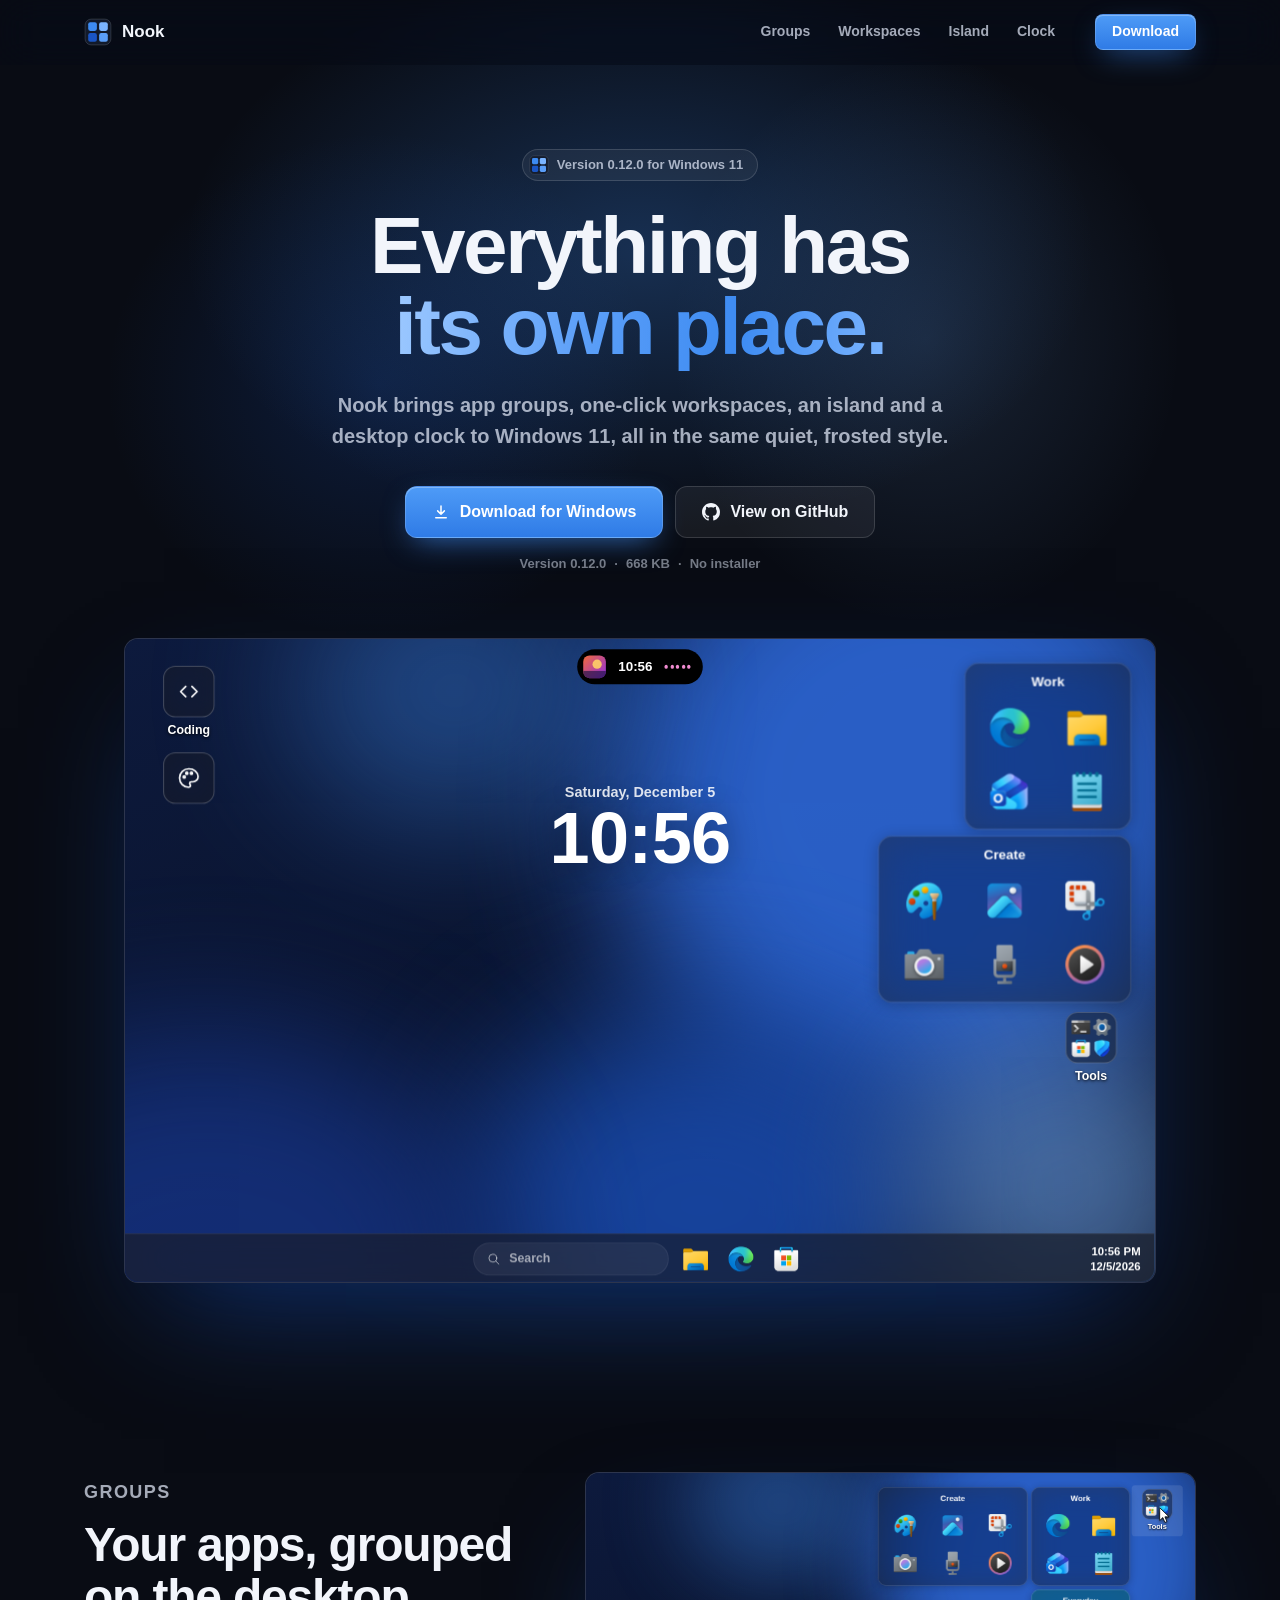
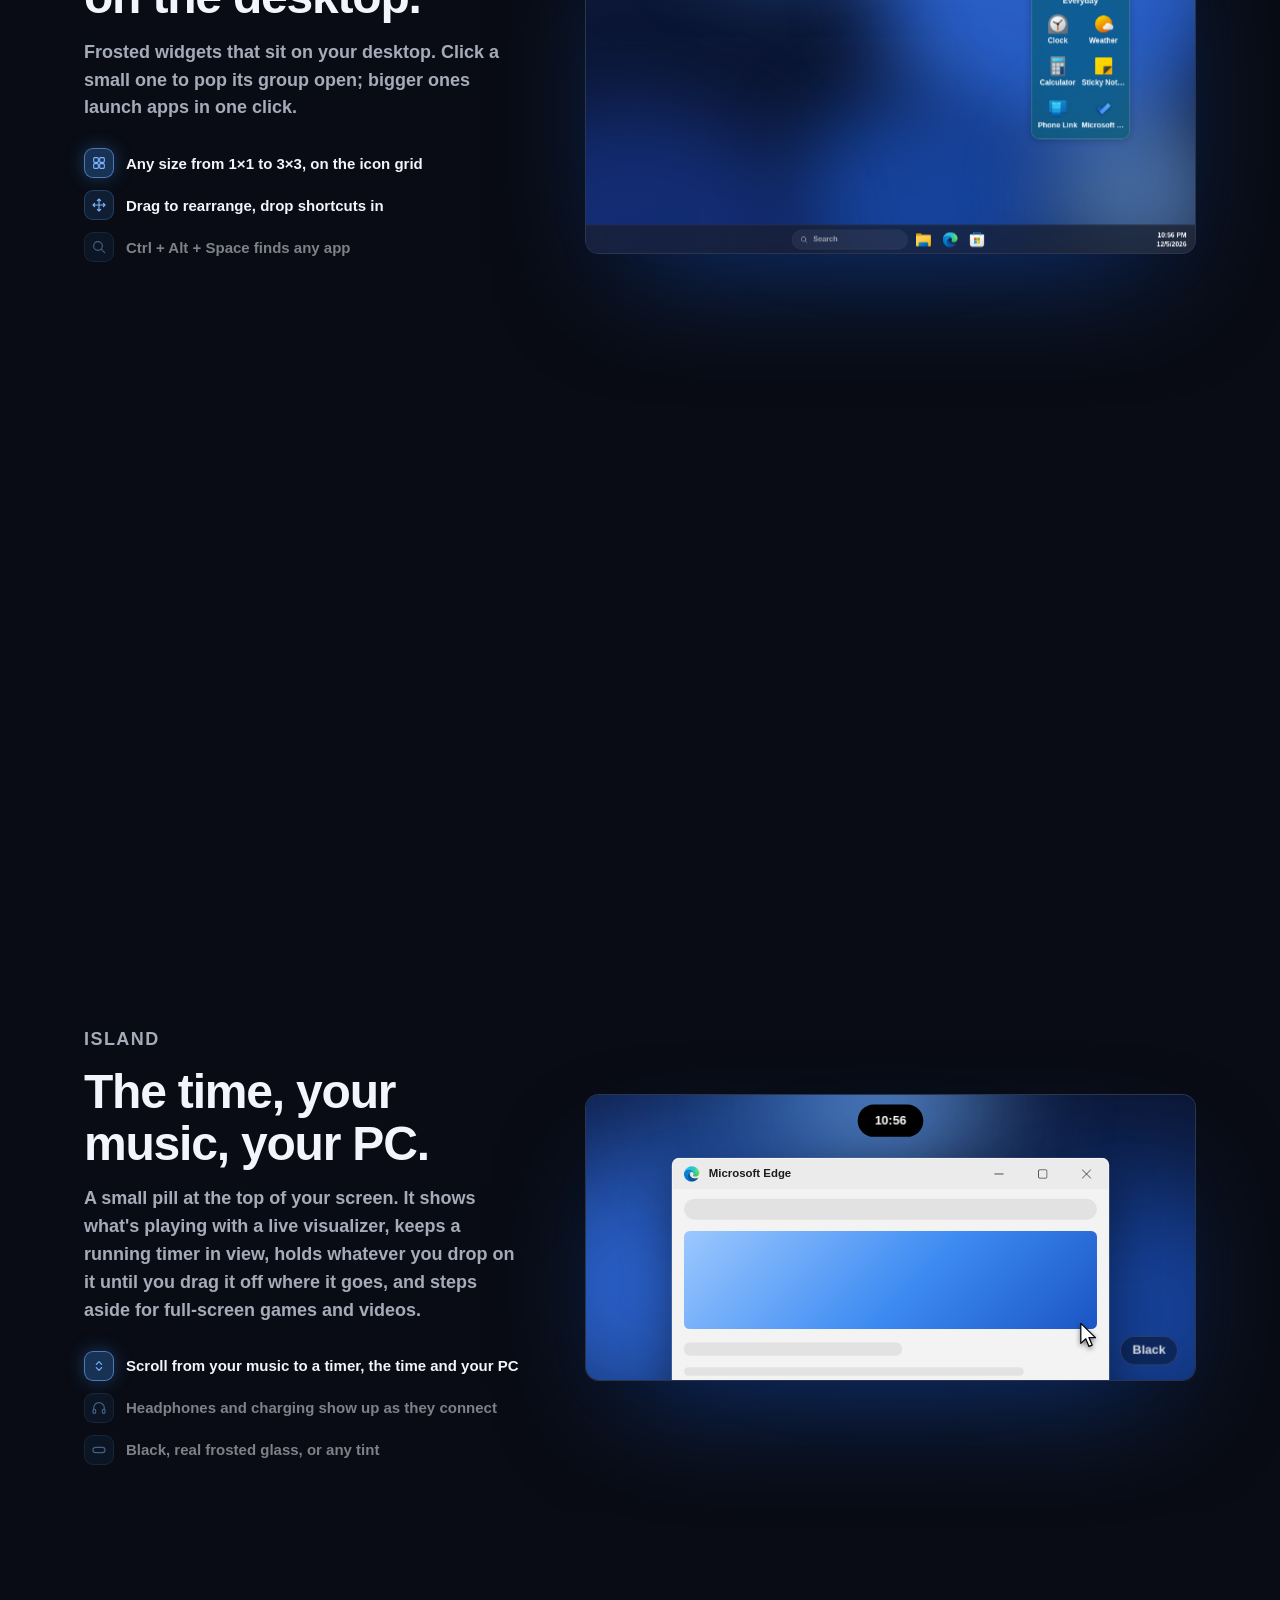
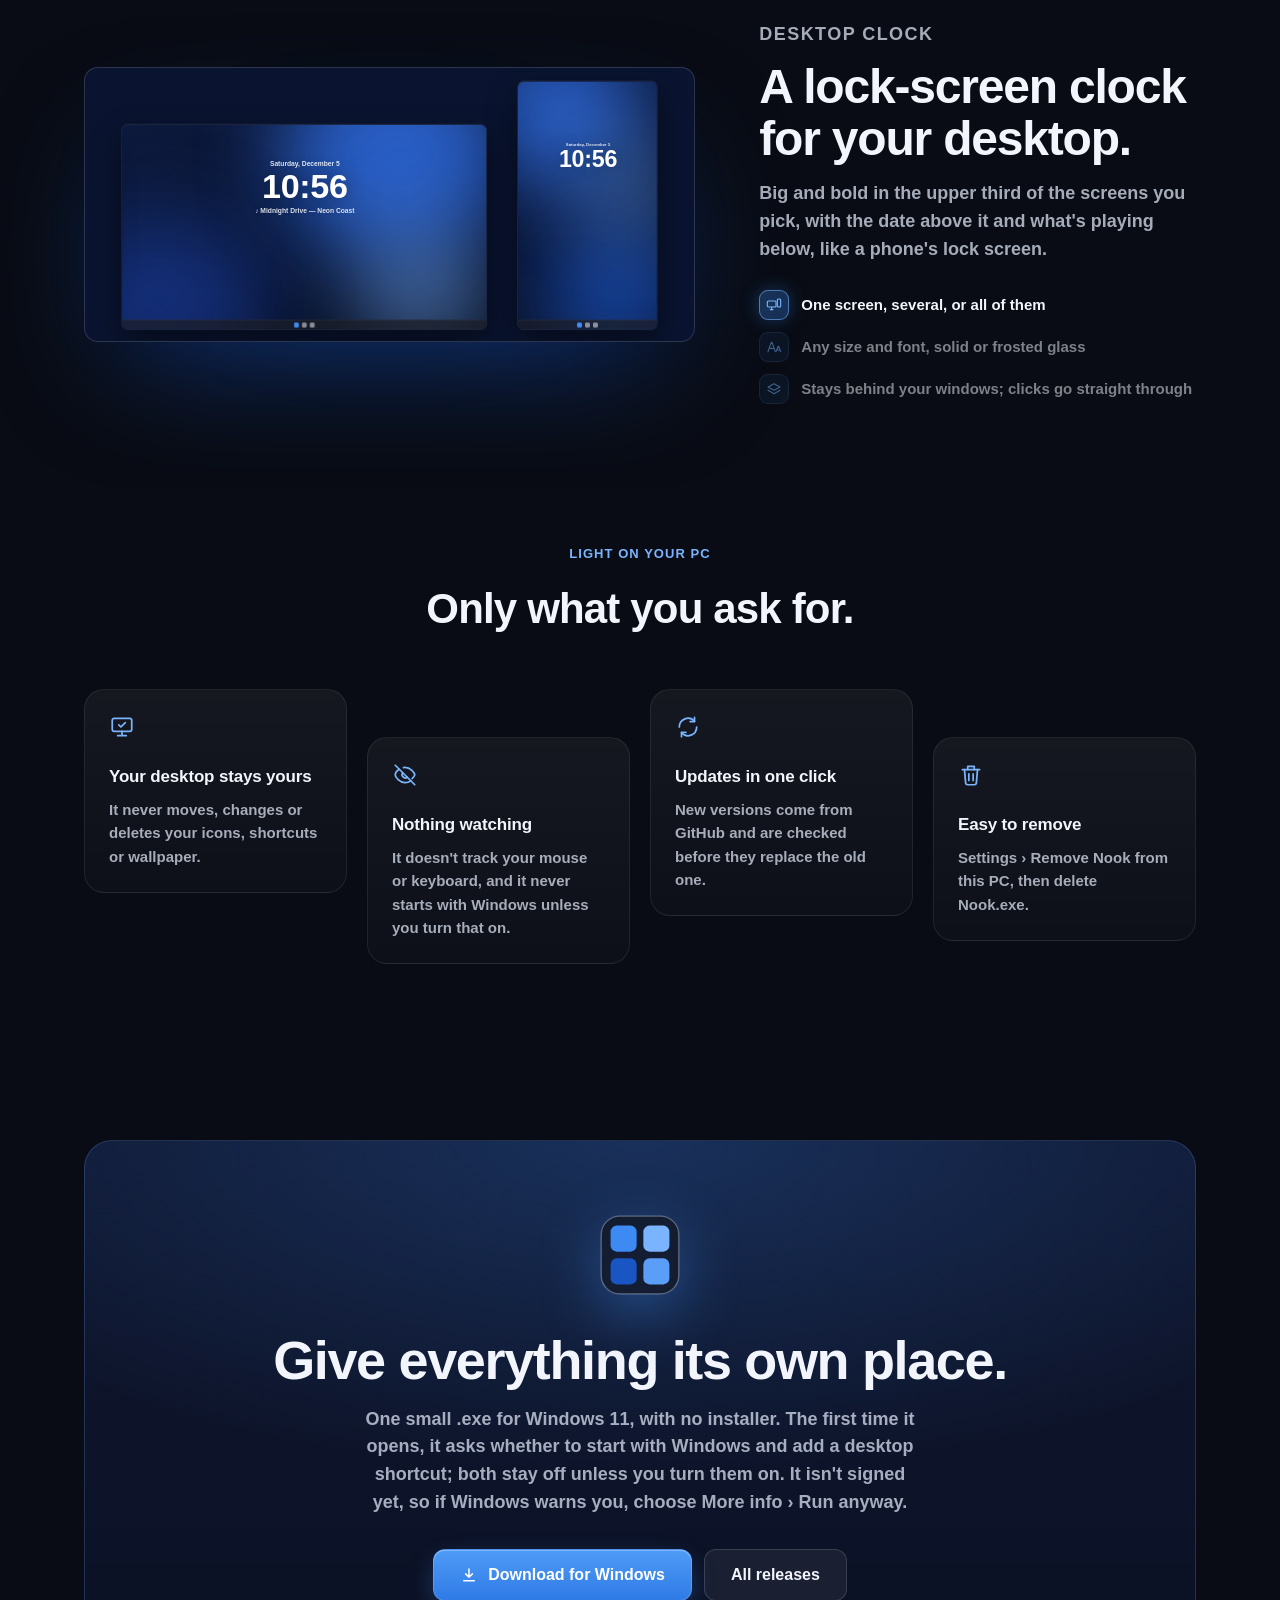
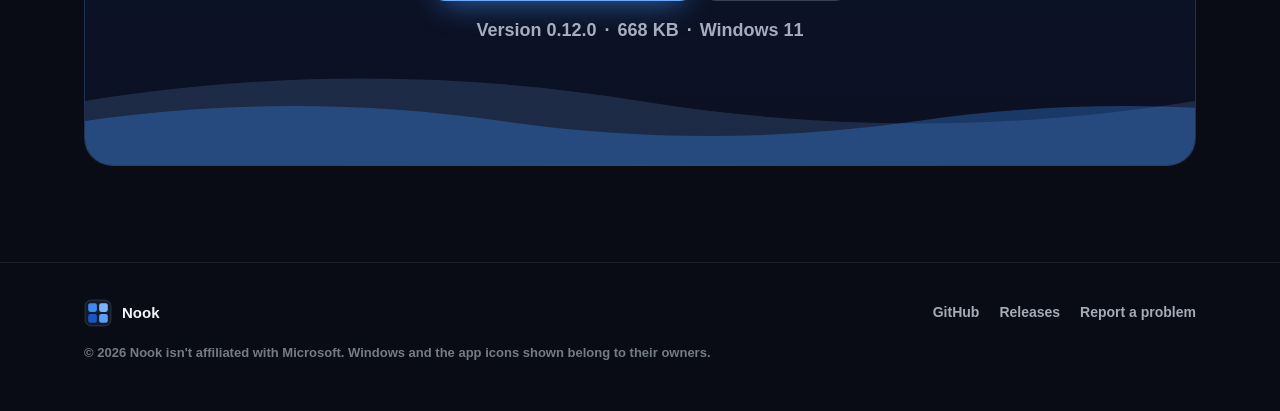
==== commit b8c42656: "Site: download button for Nook 0.12.0" ====
--- a/site/index.html
+++ b/site/index.html
@@ -64,18 +64,18 @@
   <main id="top">
     <section class="hero">
       <div class="container">
-        <span class="pill" data-rise style="--i:0"><span class="logo"><svg><use href="#logo"/></svg></span><span>Version <span data-version>0.11.0</span> for Windows 11</span></span>
+        <span class="pill" data-rise style="--i:0"><span class="logo"><svg><use href="#logo"/></svg></span><span>Version <span data-version>0.12.0</span> for Windows 11</span></span>
         <h1 data-rise style="--i:1">Everything has<br><span class="grad">its own place.</span></h1>
         <p class="lede" data-rise style="--i:2">Nook brings app groups, one-click workspaces, an island and a desktop clock to Windows 11, all in the same quiet, frosted style.</p>
         <div class="cta" data-rise style="--i:3">
-          <a class="btn btn-accent btn-large" data-download href="https://github.com/ValidRed/nook/releases/download/v0.11.0/Nook.exe">
+          <a class="btn btn-accent btn-large" data-download href="https://github.com/ValidRed/nook/releases/download/v0.12.0/Nook.exe">
             <svg aria-hidden="true"><use href="#i-download"/></svg>Download for Windows
           </a>
           <a class="btn btn-ghost btn-large" href="https://github.com/ValidRed/nook">
             <svg aria-hidden="true"><use href="#i-github"/></svg>View on GitHub
           </a>
         </div>
-        <p class="meta" data-rise style="--i:4"><span>Version <span data-version>0.11.0</span></span><span data-size>628 KB</span><span>No installer</span></p>
+        <p class="meta" data-rise style="--i:4"><span>Version <span data-version>0.12.0</span></span><span data-size>668 KB</span><span>No installer</span></p>
       </div>
 
       <div class="stage-wrap" data-rise style="--i:5">
@@ -205,12 +205,12 @@
           <h2>Give everything its own place.</h2>
           <p>One small .exe for Windows 11, with no installer. The first time it opens, it asks whether to start with Windows and add a desktop shortcut; both stay off unless you turn them on. It isn't signed yet, so if Windows warns you, choose More info › Run anyway.</p>
           <div class="cta">
-            <a class="btn btn-accent btn-large" data-download href="https://github.com/ValidRed/nook/releases/download/v0.11.0/Nook.exe">
+            <a class="btn btn-accent btn-large" data-download href="https://github.com/ValidRed/nook/releases/download/v0.12.0/Nook.exe">
               <svg aria-hidden="true"><use href="#i-download"/></svg>Download for Windows
             </a>
             <a class="btn btn-ghost btn-large" href="https://github.com/ValidRed/nook/releases">All releases</a>
           </div>
-          <p class="meta"><span>Version <span data-version>0.11.0</span></span><span data-size>628 KB</span><span>Windows 11</span></p>
+          <p class="meta"><span>Version <span data-version>0.12.0</span></span><span data-size>668 KB</span><span>Windows 11</span></p>
           <div class="waves" aria-hidden="true">
             <svg viewBox="0 0 2400 110" preserveAspectRatio="none"><path fill="rgba(122,180,255,.16)" d="M0 46 C 200 16 400 16 600 46 S 1000 76 1200 46 S 1600 16 1800 46 S 2200 76 2400 46 V110 H0Z"/></svg>
             <svg viewBox="0 0 2400 110" preserveAspectRatio="none"><path fill="rgba(61,139,242,.32)" d="M0 66 C 150 46 300 46 450 66 S 750 86 900 66 S 1200 46 1350 66 S 1650 86 1800 66 S 2100 46 2250 66 S 2400 76 2400 66 V110 H0Z"/></svg>
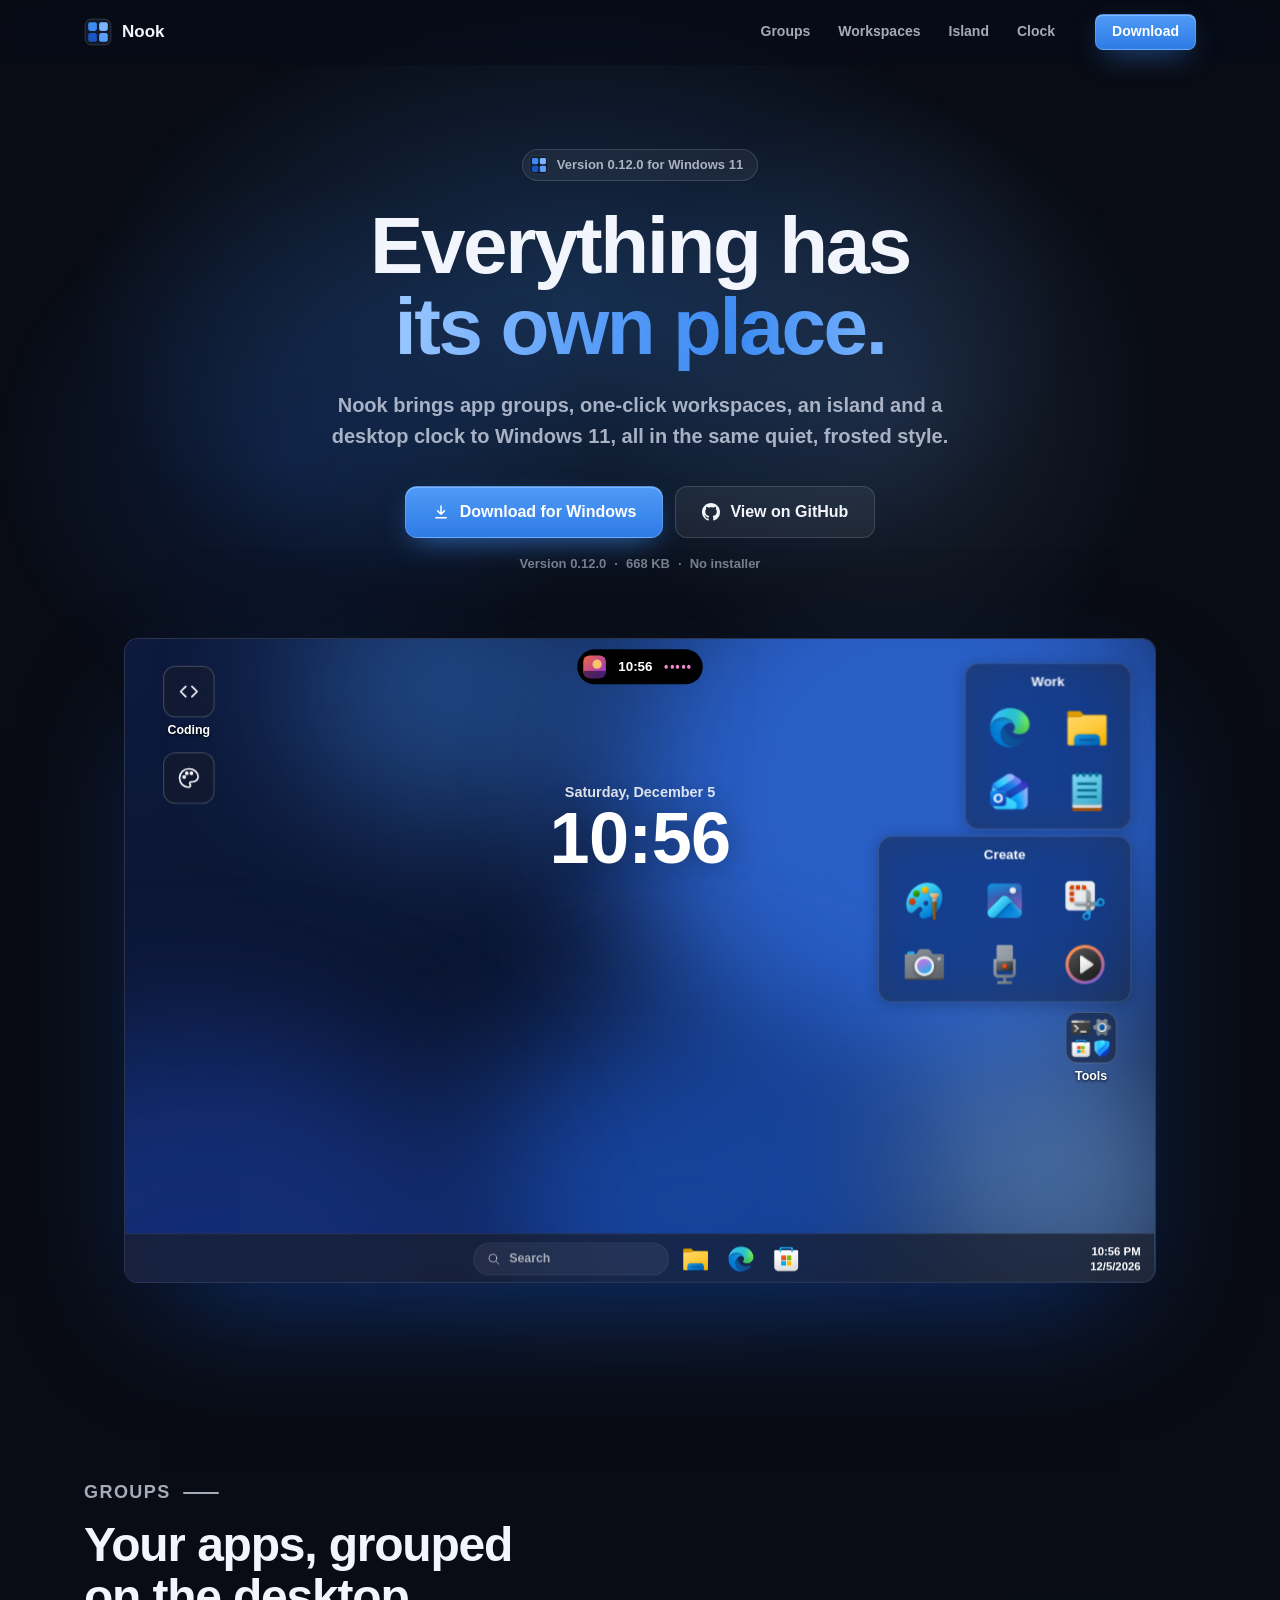
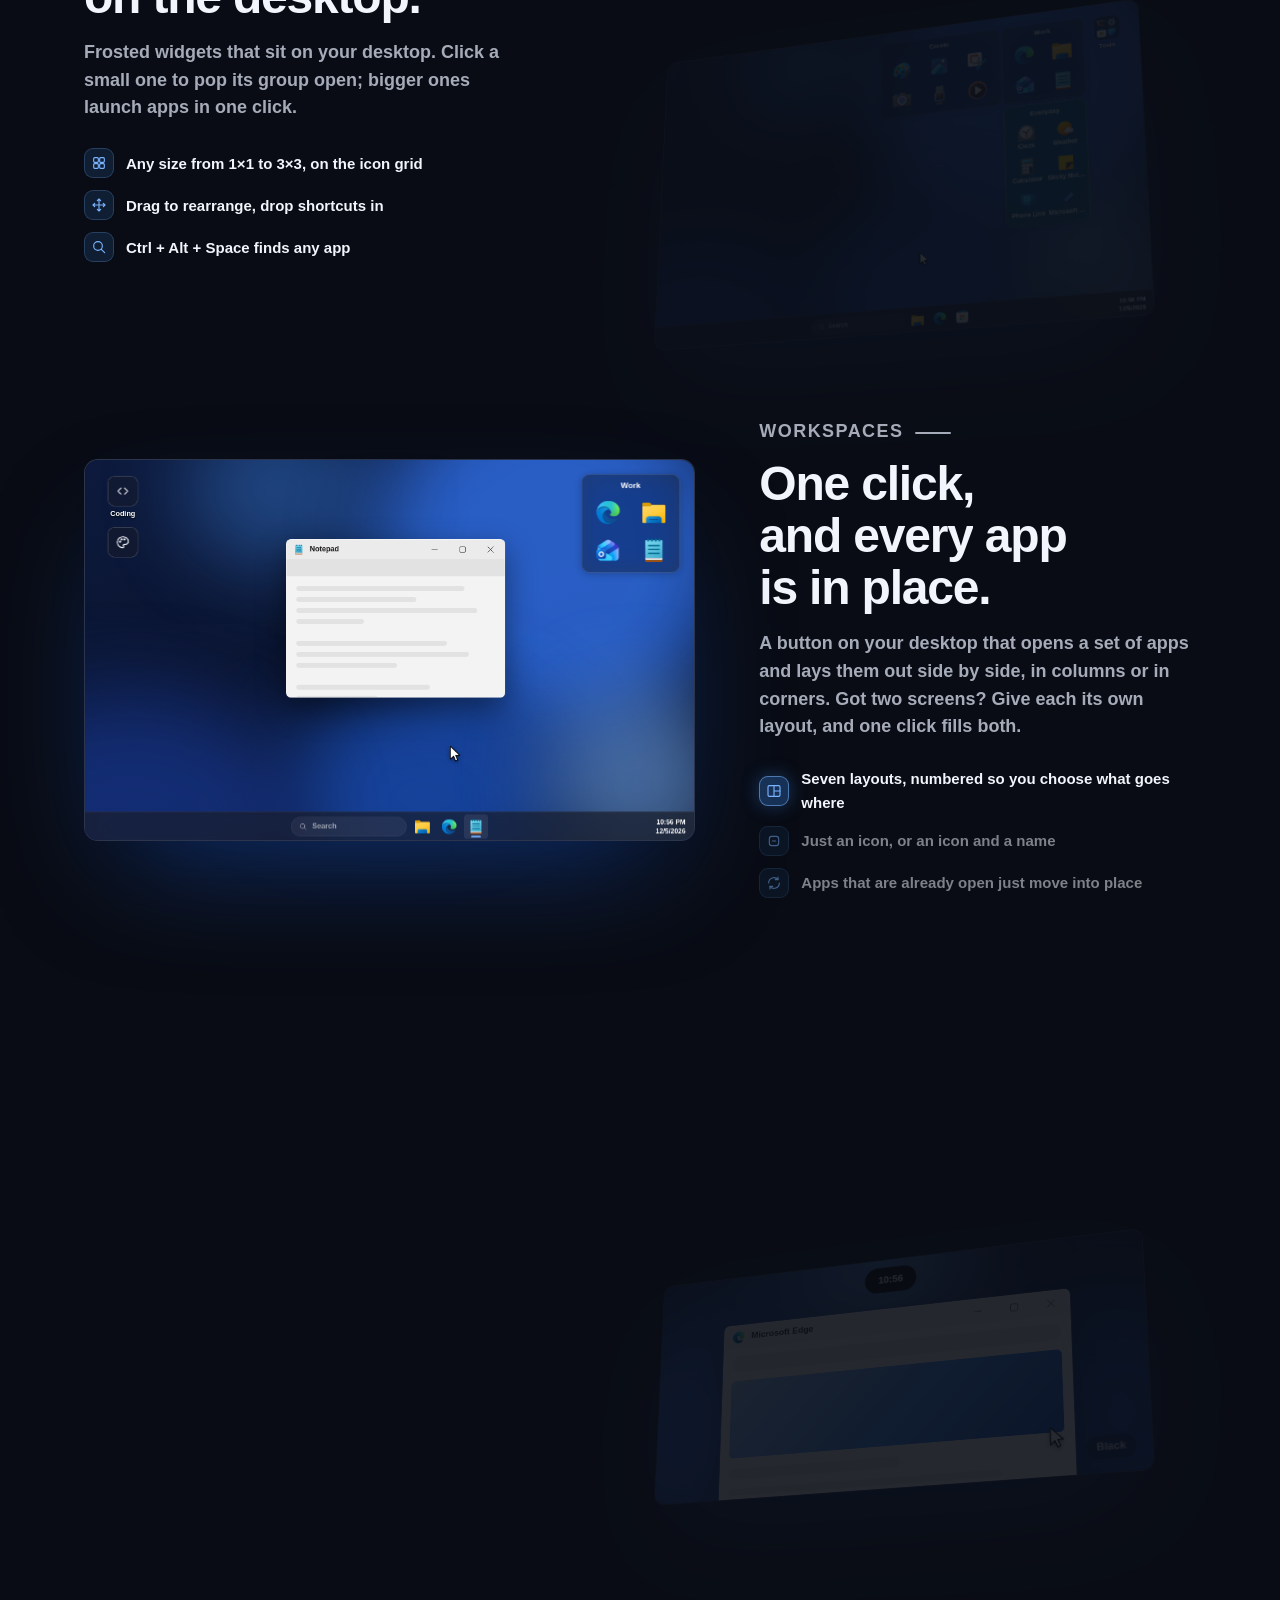
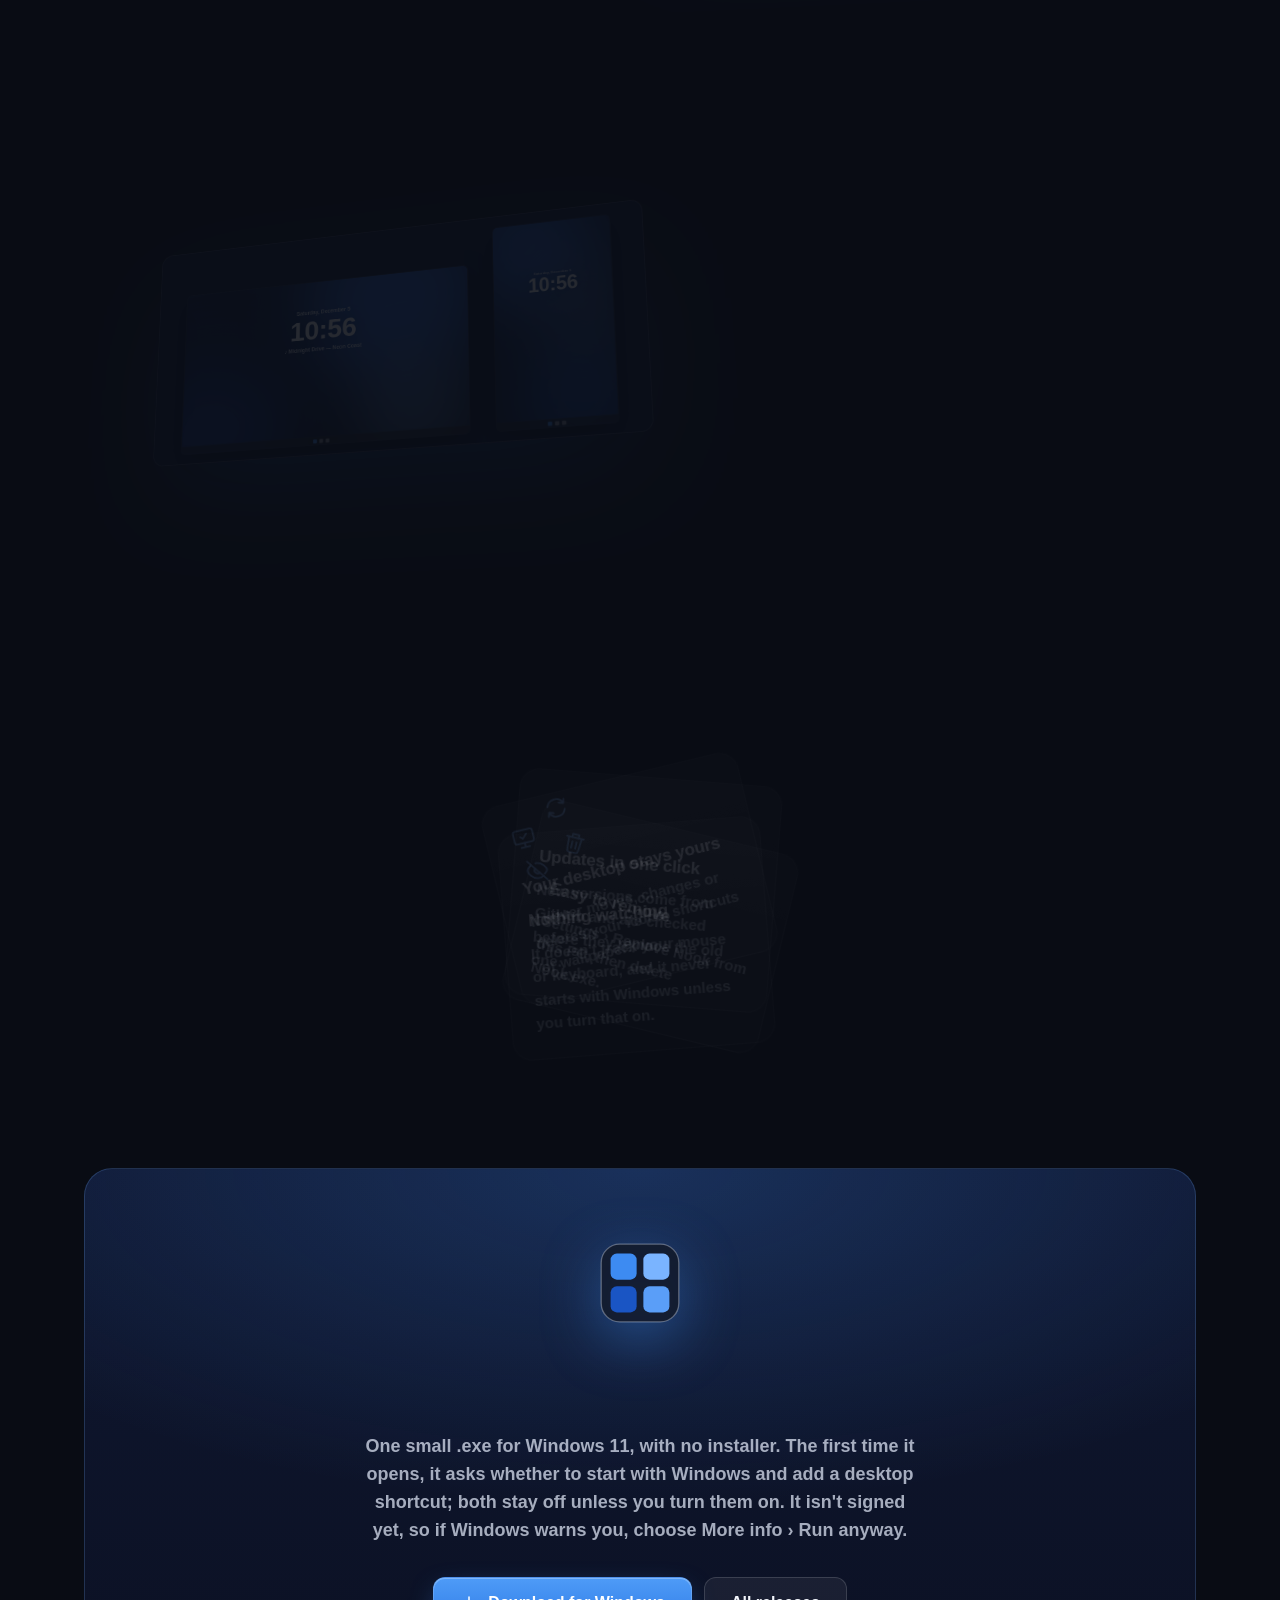
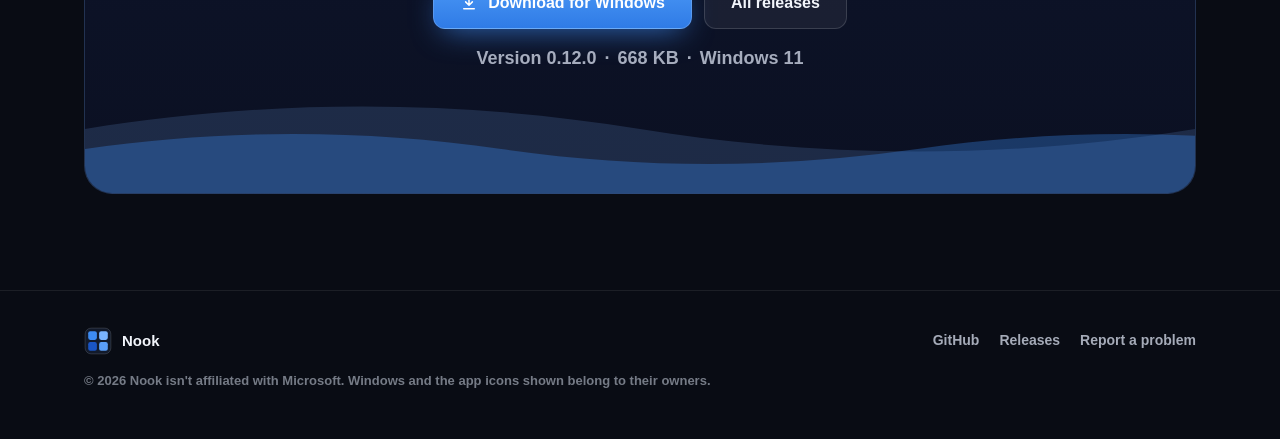
==== commit bb50217b: "Nook 0.13.0: workspaces on two screens, springy UI, minimal splash, immersive site - Workspaces: Mor" ====
--- a/site/index.html
+++ b/site/index.html
@@ -41,7 +41,9 @@
 
   <div class="splash" aria-hidden="true">
     <div class="splash-bg"></div>
-    <svg class="splash-fluid"></svg>
+    <div class="splash-glow"></div>
+    <div class="splash-ring"></div>
+    <div class="splash-name">Nook</div>
     <div class="splash-logo">
       <div class="splash-tile"></div>
       <i class="splash-sq"></i><i class="splash-sq"></i><i class="splash-sq"></i><i class="splash-sq"></i>
@@ -60,6 +62,16 @@
       <a class="btn btn-accent btn-small" href="#download">Download</a>
     </div>
   </header>
+
+  <!-- the background light, which shifts as you move from one feature to the next -->
+  <div class="ambient" aria-hidden="true"><i data-tone="groups"></i><i data-tone="workspaces"></i><i data-tone="island"></i><i data-tone="clock"></i><i data-tone="download"></i></div>
+  <!-- where you are among the features -->
+  <nav class="rail" aria-label="Features">
+    <a href="#groups" data-rail="groups"><i></i><span>Groups</span></a>
+    <a href="#workspaces" data-rail="workspaces"><i></i><span>Workspaces</span></a>
+    <a href="#island" data-rail="island"><i></i><span>Island</span></a>
+    <a href="#clock" data-rail="clock"><i></i><span>Clock</span></a>
+  </nav>
 
   <main id="top">
     <section class="hero">
@@ -110,7 +122,7 @@
         <div class="feature-copy" data-reveal>
           <p class="kicker">Workspaces</p>
           <h2>One click, and every app is in place.</h2>
-          <p>A button on your desktop that opens a set of apps and lays them out side by side, in columns or in corners, on the screen you choose.</p>
+          <p>A button on your desktop that opens a set of apps and lays them out side by side, in columns or in corners. Got two screens? Give each its own layout, and one click fills both.</p>
           <ul class="points">
             <li><svg viewBox="0 0 24 24" aria-hidden="true"><rect x="3" y="4" width="18" height="16" rx="2"/><path d="M12 4v16M12 12h9"/></svg>Seven layouts, numbered so you choose what goes where</li>
             <li><svg viewBox="0 0 24 24" aria-hidden="true"><rect x="5" y="5" width="14" height="14" rx="3.5"/><path d="M9.5 12h5"/></svg>Just an icon, or an icon and a name</li>
--- a/site/styles.css
+++ b/site/styles.css
@@ -115,14 +115,21 @@
   .nav .btn { margin-left: auto; }
 }
 
-/* ---------- intro: fluid drains, the logo splashes out ---------- */
+/* ---------- intro: a quiet splash; the logo settles in and glides into the nav ---------- */
 
 .splash { display: none; }
 html.intro .splash,
 .splash.on { display: block; position: fixed; inset: 0; z-index: 100; cursor: pointer; }
 .splash-bg { position: absolute; inset: 0; background: var(--bg); }
-.splash-fluid { position: absolute; inset: 0; width: 100%; height: 100%; }
-.splash-fluid g, .splash-fluid path { transform-box: view-box; }
+.splash-glow {
+  position: absolute; left: 50%; top: 50%; width: 520px; height: 520px; margin: -260px 0 0 -260px; opacity: 0; border-radius: 50%;
+  background: radial-gradient(closest-side, rgba(61, 139, 242, 0.3), rgba(61, 139, 242, 0.1) 45%, transparent);
+}
+.splash-ring { position: absolute; left: 50%; top: 50%; width: 150px; height: 150px; margin: -75px 0 0 -75px; border-radius: 50%; border: 1.5px solid #9cc8ff; opacity: 0; }
+.splash-name {
+  position: absolute; left: 0; right: 0; top: calc(50% + 100px); text-align: center; opacity: 0;
+  font-family: var(--font-display); font-size: 30px; font-weight: 700; color: var(--text);
+}
 .splash-logo { position: absolute; left: 50%; top: 50%; width: 112px; height: 112px; margin: -56px 0 0 -56px; transform-origin: 50% 50%; }
 .splash-tile {
   position: absolute; inset: 0; border-radius: 26px;
@@ -135,7 +142,6 @@
 .splash-sq:nth-child(3) { left: 60.5px; top: 16.8px; background: #7ab4ff; }
 .splash-sq:nth-child(4) { left: 16.8px; top: 60.5px; background: #1a55c4; }
 .splash-sq:nth-child(5) { left: 60.5px; top: 60.5px; background: #5a9ef8; }
-.splash-drop { position: absolute; border-radius: 50%; background: #8cc1ff; opacity: 0; }
 
 html.intro .nav,
 html.intro main,
@@ -616,6 +622,82 @@
 .foot nav a:hover { color: var(--text); }
 .foot small { flex-basis: 100%; font-size: 13px; }
 
+/* ---------- scrolling through the page (see startScenes in main.js) ---------- */
+
+main, footer { position: relative; z-index: 1; }
+
+/* the background light: a soft glow on the side of each feature's demo, crossfading as you go */
+.ambient { position: fixed; inset: 0; z-index: 0; pointer-events: none; }
+.ambient i { position: absolute; inset: -10%; opacity: 0; transition: opacity 1.2s ease; }
+.ambient i[data-tone="groups"] { background: radial-gradient(48% 46% at 76% 46%, rgba(61, 139, 242, 0.17), transparent 70%); }
+.ambient i[data-tone="workspaces"] { background: radial-gradient(48% 46% at 24% 46%, rgba(108, 99, 255, 0.17), transparent 70%); }
+.ambient i[data-tone="island"] { background: radial-gradient(48% 46% at 76% 42%, rgba(47, 168, 255, 0.16), transparent 70%); }
+.ambient i[data-tone="clock"] { background: radial-gradient(48% 46% at 24% 46%, rgba(26, 85, 196, 0.26), transparent 70%); }
+.ambient i[data-tone="download"] { background: radial-gradient(56% 50% at 50% 62%, rgba(61, 139, 242, 0.2), transparent 70%); }
+html[data-scene="groups"] .ambient i[data-tone="groups"],
+html[data-scene="workspaces"] .ambient i[data-tone="workspaces"],
+html[data-scene="island"] .ambient i[data-tone="island"],
+html[data-scene="clock"] .ambient i[data-tone="clock"],
+html[data-scene="download"] .ambient i[data-tone="download"] { opacity: 1; }
+
+/* the rail: a dot per feature, the one on screen stretched and labelled */
+.rail { position: fixed; z-index: 40; right: 26px; top: 50%; translate: 12px -50%; display: flex; flex-direction: column; gap: 14px; opacity: 0; pointer-events: none; transition: opacity 0.4s, translate 0.6s var(--ease-out); }
+.rail.show { opacity: 1; translate: 0 -50%; pointer-events: auto; }
+.rail a { display: flex; align-items: center; justify-content: flex-end; gap: 10px; text-decoration: none; color: var(--text-2); font-size: 13px; font-weight: 700; }
+.rail i { width: 8px; height: 8px; border-radius: 4px; background: rgba(255, 255, 255, 0.28); transition: height 0.5s cubic-bezier(0.34, 1.56, 0.64, 1), background-color 0.3s; }
+.rail span { opacity: 0; translate: 6px 0; transition: opacity 0.3s, translate 0.4s var(--ease-out); }
+.rail a.on i { height: 24px; background: var(--blue); box-shadow: 0 0 14px rgba(61, 139, 242, 0.6); }
+.rail a.on span, .rail a:hover span { opacity: 1; translate: 0 0; }
+.rail a:hover i { background: rgba(255, 255, 255, 0.6); }
+@media (max-width: 1180px) { .rail { display: none; } }
+
+/* headlines rise in word by word, each from behind its own little mask */
+html.scenes [data-reveal] h2 .w { display: inline-block; overflow: hidden; vertical-align: top; padding-bottom: 0.1em; margin-bottom: -0.1em; }
+html.scenes [data-reveal] h2 .w > span { display: inline-block; translate: 0 105%; rotate: 5deg; transform-origin: 0 100%;
+  transition: translate 0.8s var(--ease-out), rotate 0.8s var(--ease-out); transition-delay: calc(0.08s + var(--wi, 0) * 55ms); }
+html.scenes [data-reveal].in h2 .w > span { translate: 0 0; rotate: 0deg; }
+
+/* a feature's kicker draws a line after itself, and its points slide in one by one */
+html.scenes .feature-copy .kicker::after { content: ""; display: inline-block; width: 36px; height: 2px; margin-left: 12px; vertical-align: middle; border-radius: 1px;
+  background: currentColor; transform: scaleX(0); transform-origin: left; transition: transform 0.9s var(--ease-out) 0.25s; }
+html.scenes .feature-copy.in .kicker::after { transform: scaleX(1); }
+html.scenes .feature-copy[data-reveal] .points li { translate: -18px 0; transition: translate 0.7s var(--ease-out), opacity 0.4s; transition-delay: calc(0.35s + var(--li, 0) * 80ms), 0s; }
+html.scenes .feature-copy[data-reveal].in .points li { translate: 0 0; }
+
+/* demos swing up out of the page toward you as they come on screen, settling flat once they're well in view */
+html.scenes .feature-visual[data-reveal],
+html.scenes .feature-visual[data-reveal].in {
+  transition: none;
+  opacity: calc(0.12 + var(--e, 1) * 0.88);
+  transform: perspective(1400px) translateY(calc((1 - var(--e, 1)) * 80px)) rotateX(calc((1 - var(--e, 1)) * 16deg))
+             rotateY(calc((1 - var(--e, 1)) * var(--side, 1) * -18deg)) scale(calc(0.86 + var(--e, 1) * 0.14));
+  transform-origin: 50% 100%;
+}
+html.scenes .feature-visual::before { opacity: var(--e, 1); scale: calc(0.6 + var(--e, 1) * 0.4); }
+
+/* the trust cards start as a stack in the middle and fan out to their places */
+@media (min-width: 901px) {
+  html.scenes .floats-4 > .float[data-reveal],
+  html.scenes .floats-4 > .float[data-reveal].in {
+    transition: none;
+    opacity: calc(0.1 + var(--e, 1) * 0.9);
+    transform: translateX(calc((1.5 - var(--k, 0)) * (1 - var(--e, 1)) * 105%)) translateY(calc((1 - var(--e, 1)) * 60px))
+               rotate(calc((var(--k, 0) - 1.5) * (1 - var(--e, 1)) * 9deg));
+  }
+  html.scenes .floats-4 { --e: 0; }
+}
+
+/* the download card rises and grows into place */
+html.scenes .dl-card[data-reveal],
+html.scenes .dl-card[data-reveal].in {
+  transition: none;
+  opacity: calc(0.15 + var(--e, 1) * 0.85);
+  transform: translateY(calc((1 - var(--e, 1)) * 70px)) scale(calc(0.9 + var(--e, 1) * 0.1));
+}
+
+/* the hero's glow drifts down and widens as you leave it (decoration only; the words stay put) */
+html.scenes .hero::before { translate: 0 calc(var(--p, 0) * 160px); scale: calc(1 + var(--p, 0) * 0.25); }
+
 @media (prefers-reduced-motion: reduce) {
   html { scroll-behavior: auto; }
   html.js [data-reveal] { transform: none; transition: opacity 0.4s; }
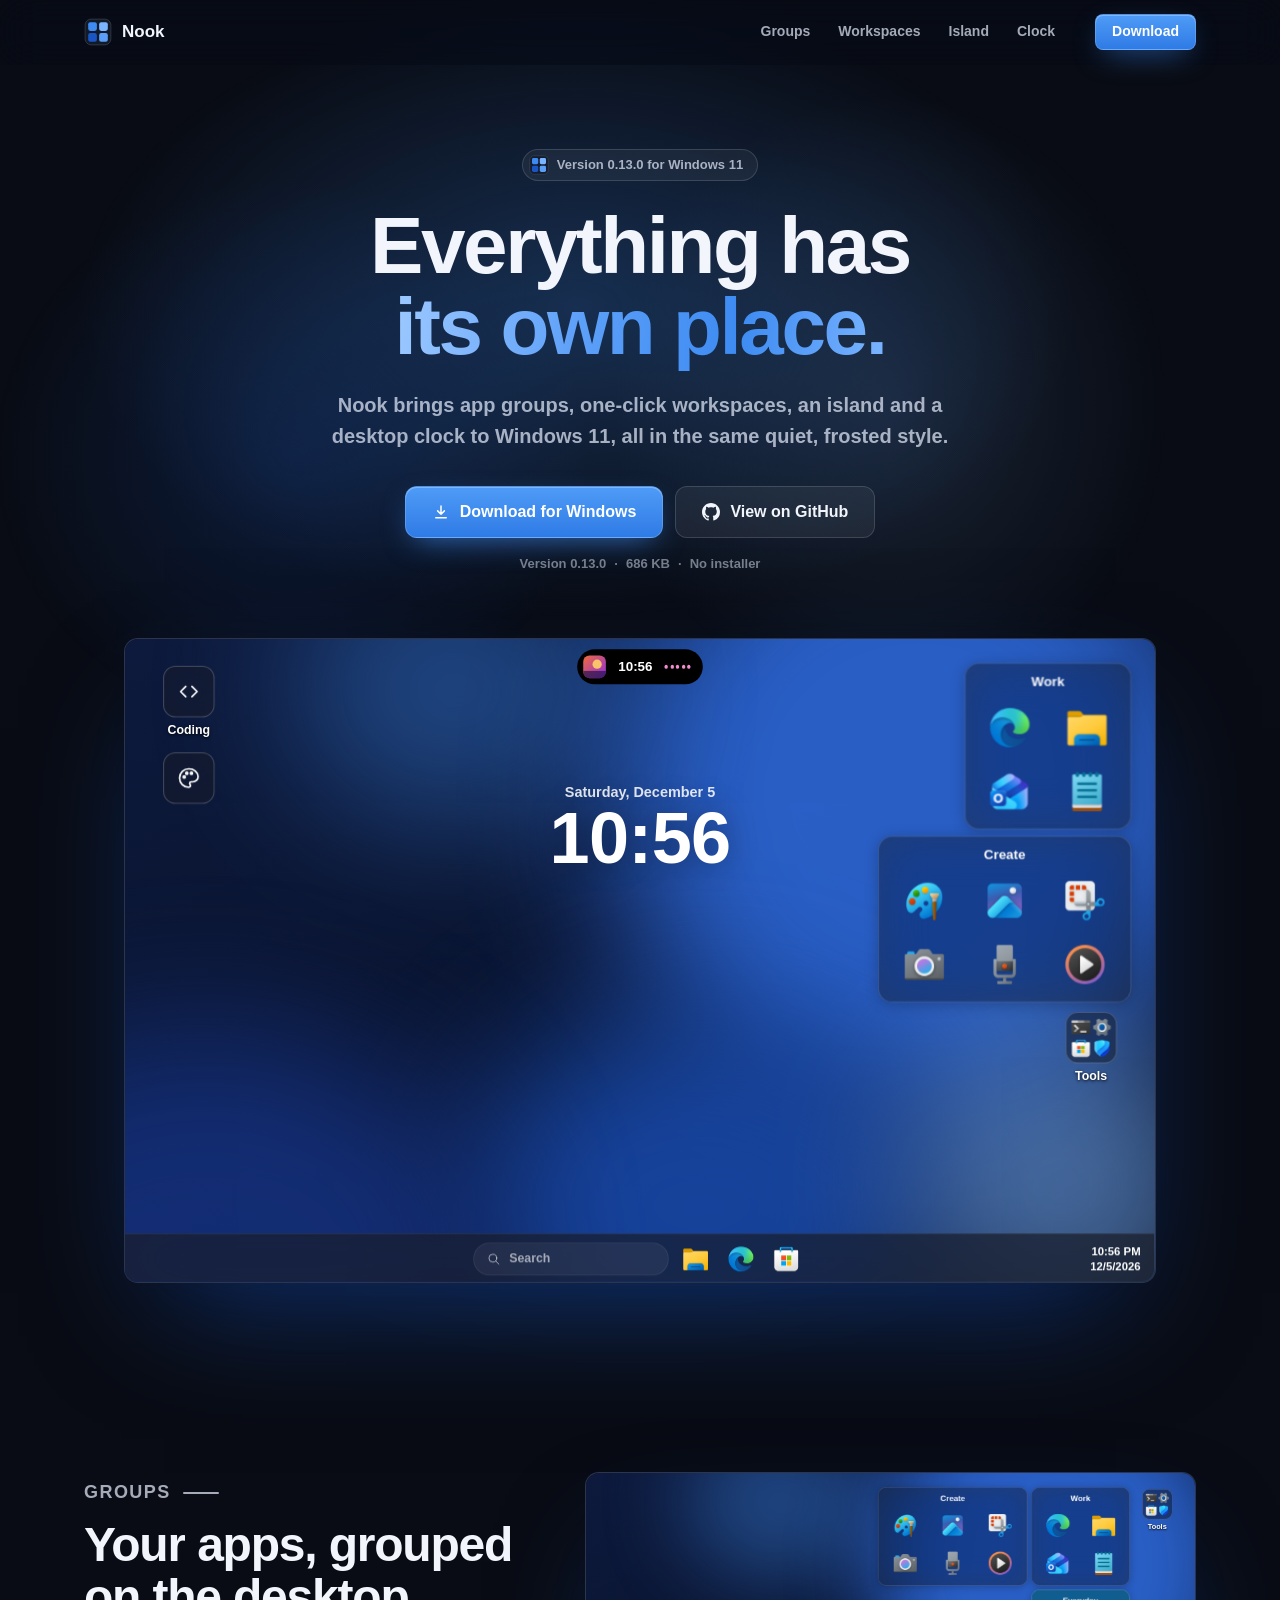
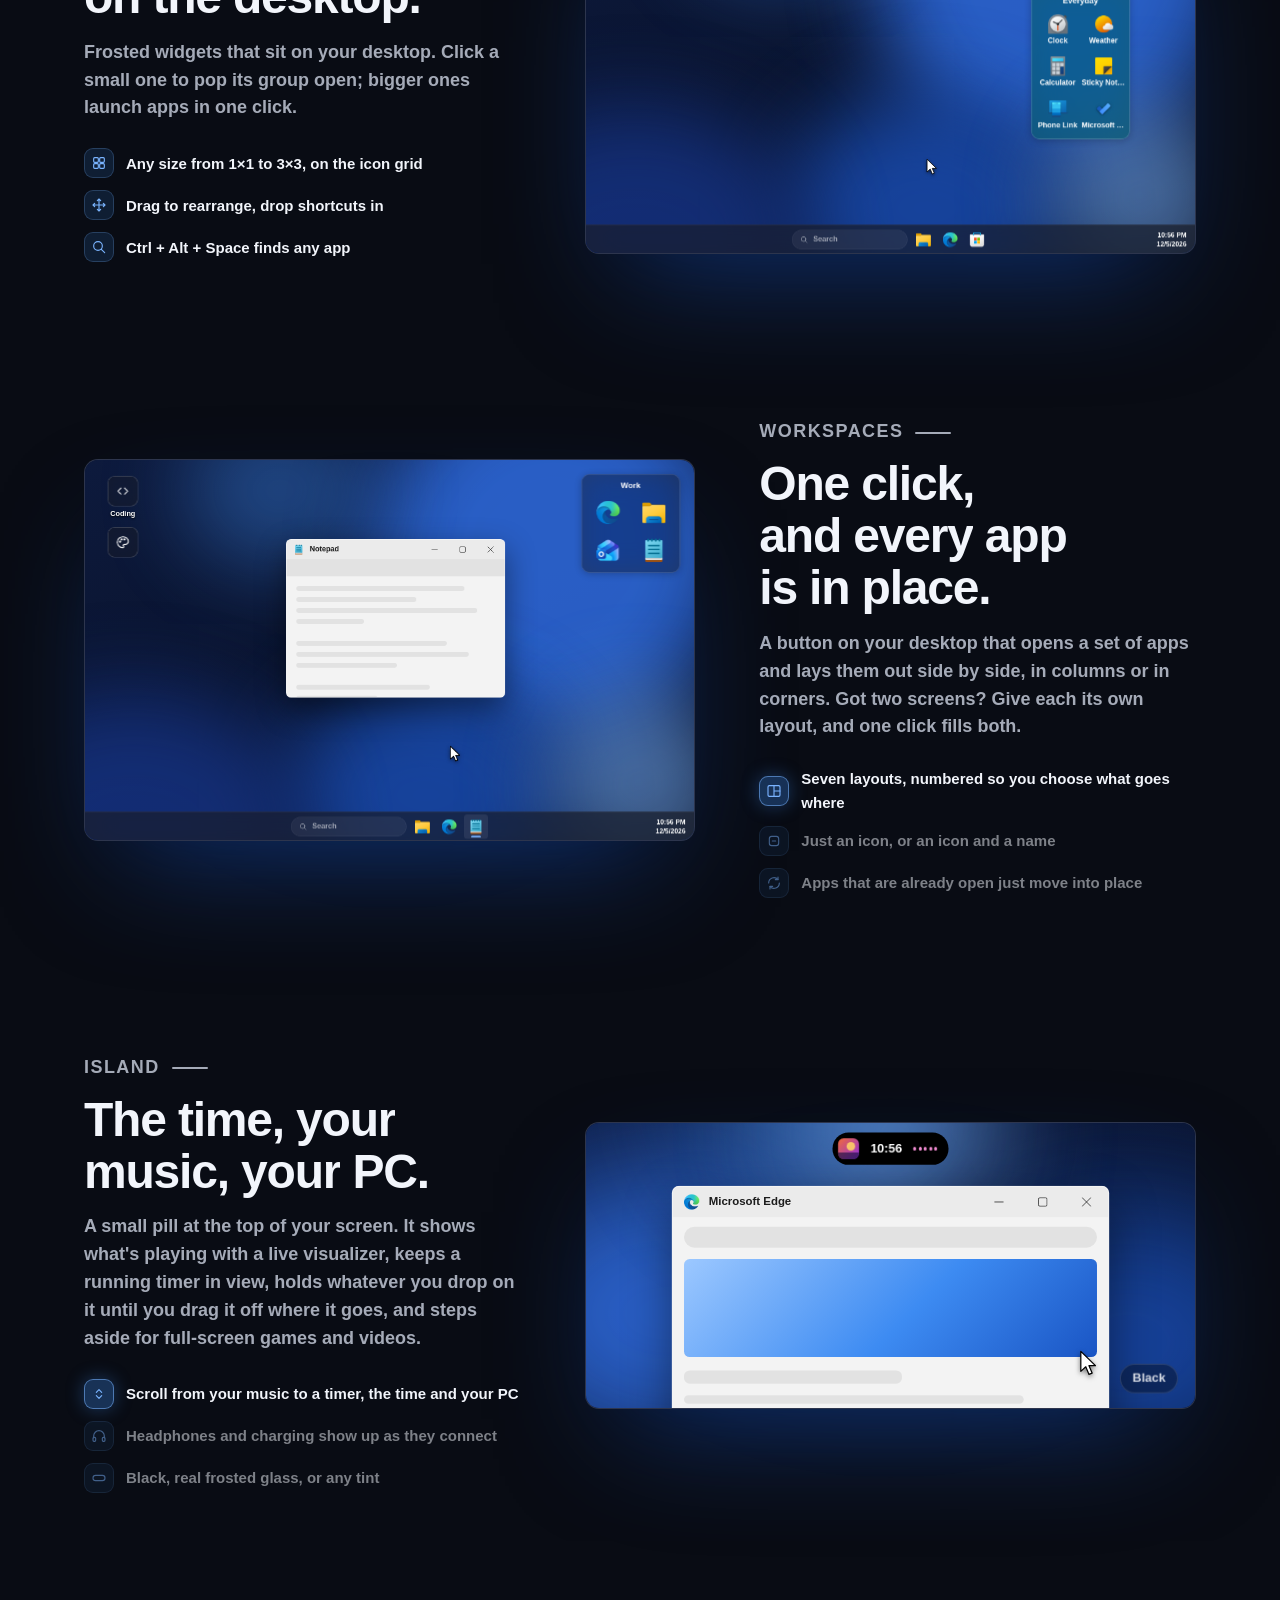
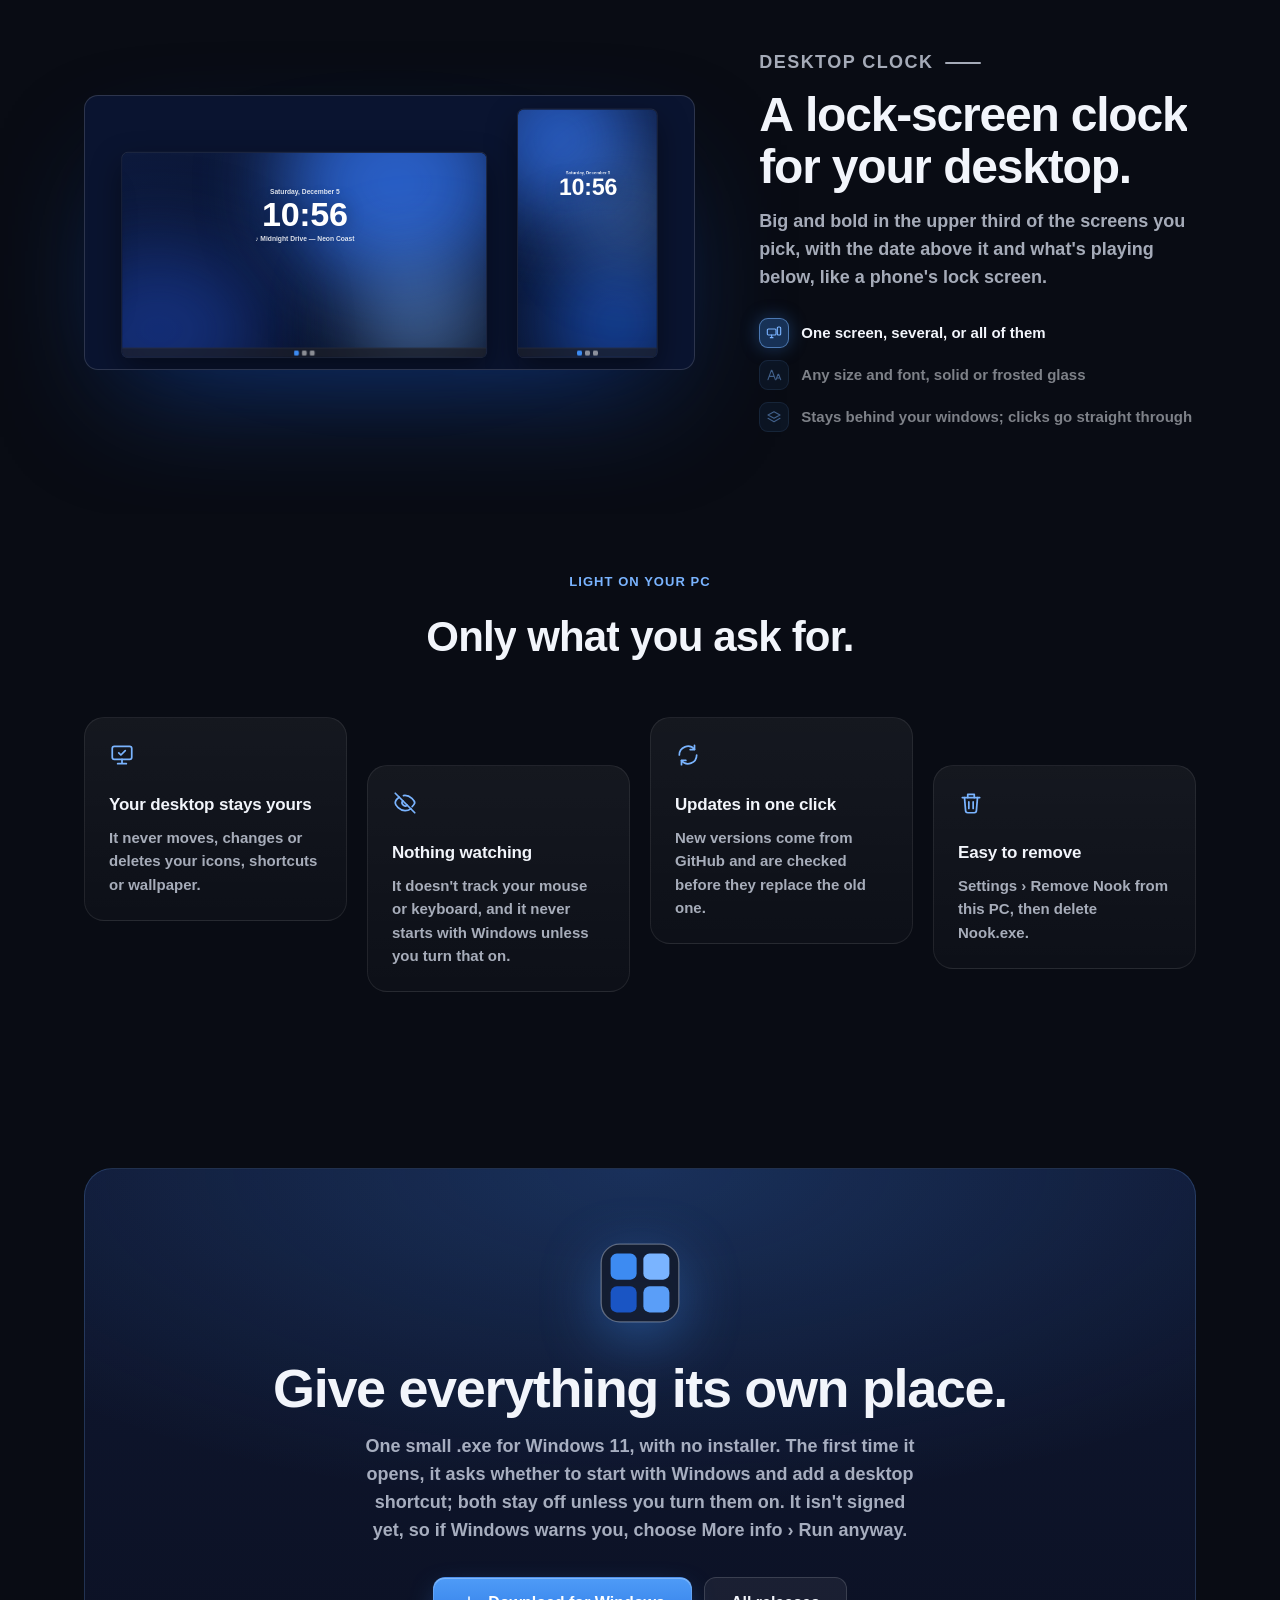
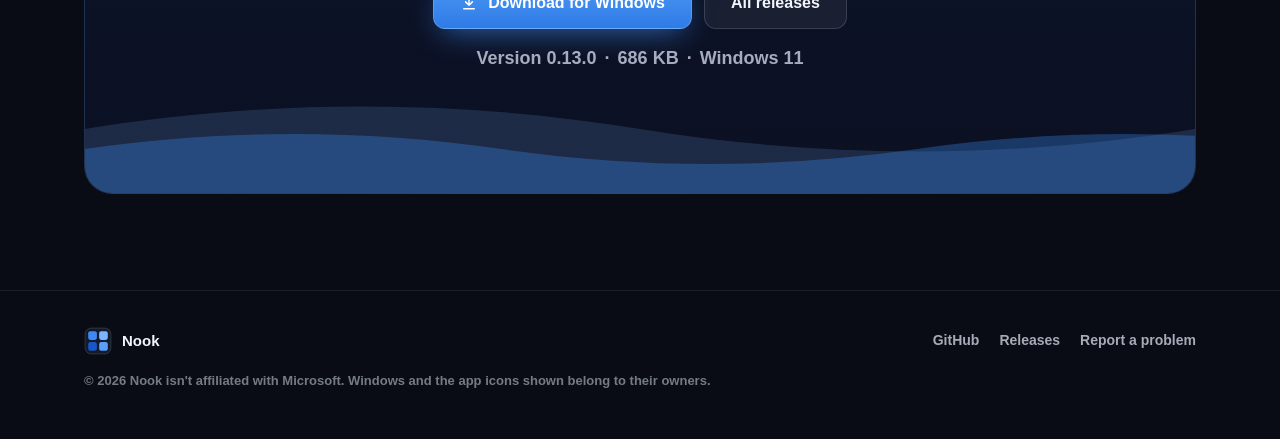
==== commit 89ba99b7: "Site: download button for Nook 0.13.0" ====
--- a/site/index.html
+++ b/site/index.html
@@ -76,18 +76,18 @@
   <main id="top">
     <section class="hero">
       <div class="container">
-        <span class="pill" data-rise style="--i:0"><span class="logo"><svg><use href="#logo"/></svg></span><span>Version <span data-version>0.12.0</span> for Windows 11</span></span>
+        <span class="pill" data-rise style="--i:0"><span class="logo"><svg><use href="#logo"/></svg></span><span>Version <span data-version>0.13.0</span> for Windows 11</span></span>
         <h1 data-rise style="--i:1">Everything has<br><span class="grad">its own place.</span></h1>
         <p class="lede" data-rise style="--i:2">Nook brings app groups, one-click workspaces, an island and a desktop clock to Windows 11, all in the same quiet, frosted style.</p>
         <div class="cta" data-rise style="--i:3">
-          <a class="btn btn-accent btn-large" data-download href="https://github.com/ValidRed/nook/releases/download/v0.12.0/Nook.exe">
+          <a class="btn btn-accent btn-large" data-download href="https://github.com/ValidRed/nook/releases/download/v0.13.0/Nook.exe">
             <svg aria-hidden="true"><use href="#i-download"/></svg>Download for Windows
           </a>
           <a class="btn btn-ghost btn-large" href="https://github.com/ValidRed/nook">
             <svg aria-hidden="true"><use href="#i-github"/></svg>View on GitHub
           </a>
         </div>
-        <p class="meta" data-rise style="--i:4"><span>Version <span data-version>0.12.0</span></span><span data-size>668 KB</span><span>No installer</span></p>
+        <p class="meta" data-rise style="--i:4"><span>Version <span data-version>0.13.0</span></span><span data-size>686 KB</span><span>No installer</span></p>
       </div>
 
       <div class="stage-wrap" data-rise style="--i:5">
@@ -217,12 +217,12 @@
           <h2>Give everything its own place.</h2>
           <p>One small .exe for Windows 11, with no installer. The first time it opens, it asks whether to start with Windows and add a desktop shortcut; both stay off unless you turn them on. It isn't signed yet, so if Windows warns you, choose More info › Run anyway.</p>
           <div class="cta">
-            <a class="btn btn-accent btn-large" data-download href="https://github.com/ValidRed/nook/releases/download/v0.12.0/Nook.exe">
+            <a class="btn btn-accent btn-large" data-download href="https://github.com/ValidRed/nook/releases/download/v0.13.0/Nook.exe">
               <svg aria-hidden="true"><use href="#i-download"/></svg>Download for Windows
             </a>
             <a class="btn btn-ghost btn-large" href="https://github.com/ValidRed/nook/releases">All releases</a>
           </div>
-          <p class="meta"><span>Version <span data-version>0.12.0</span></span><span data-size>668 KB</span><span>Windows 11</span></p>
+          <p class="meta"><span>Version <span data-version>0.13.0</span></span><span data-size>686 KB</span><span>Windows 11</span></p>
           <div class="waves" aria-hidden="true">
             <svg viewBox="0 0 2400 110" preserveAspectRatio="none"><path fill="rgba(122,180,255,.16)" d="M0 46 C 200 16 400 16 600 46 S 1000 76 1200 46 S 1600 16 1800 46 S 2200 76 2400 46 V110 H0Z"/></svg>
             <svg viewBox="0 0 2400 110" preserveAspectRatio="none"><path fill="rgba(61,139,242,.32)" d="M0 66 C 150 46 300 46 450 66 S 750 86 900 66 S 1200 46 1350 66 S 1650 86 1800 66 S 2100 46 2250 66 S 2400 76 2400 66 V110 H0Z"/></svg>
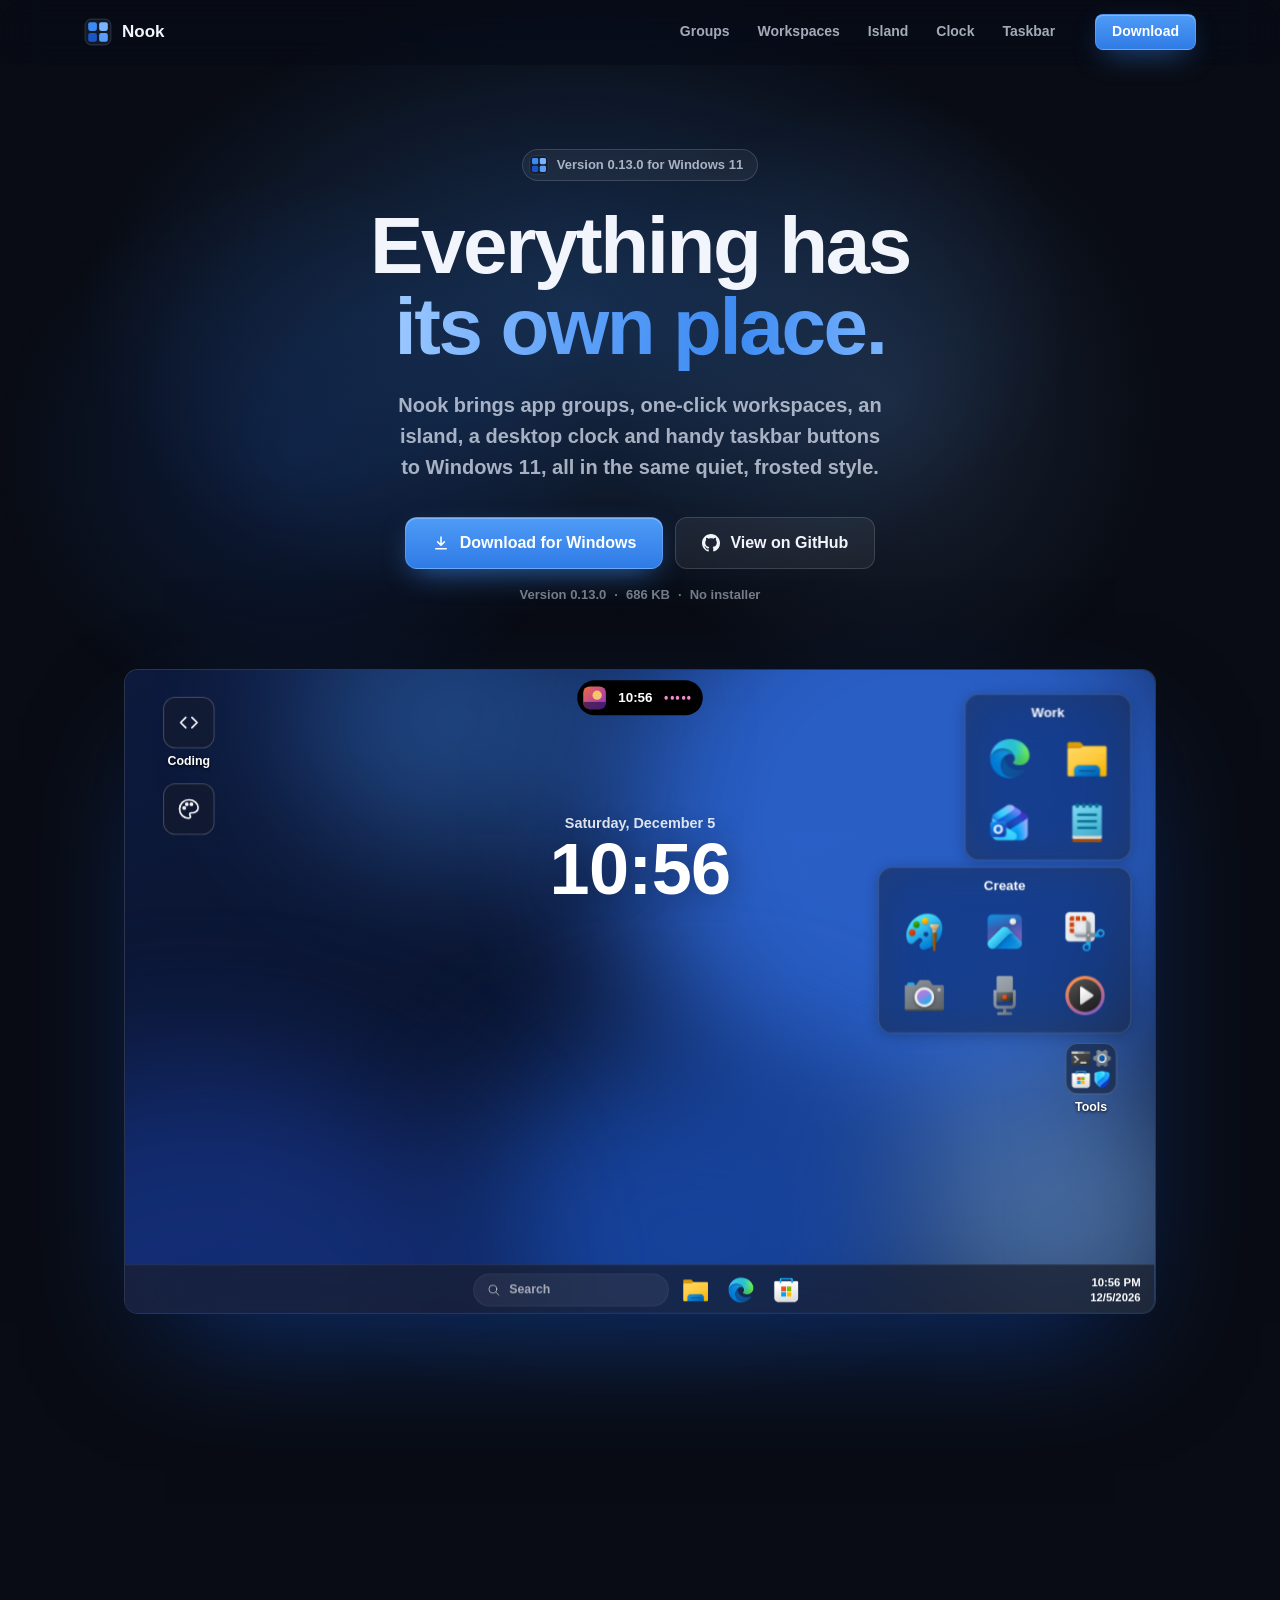
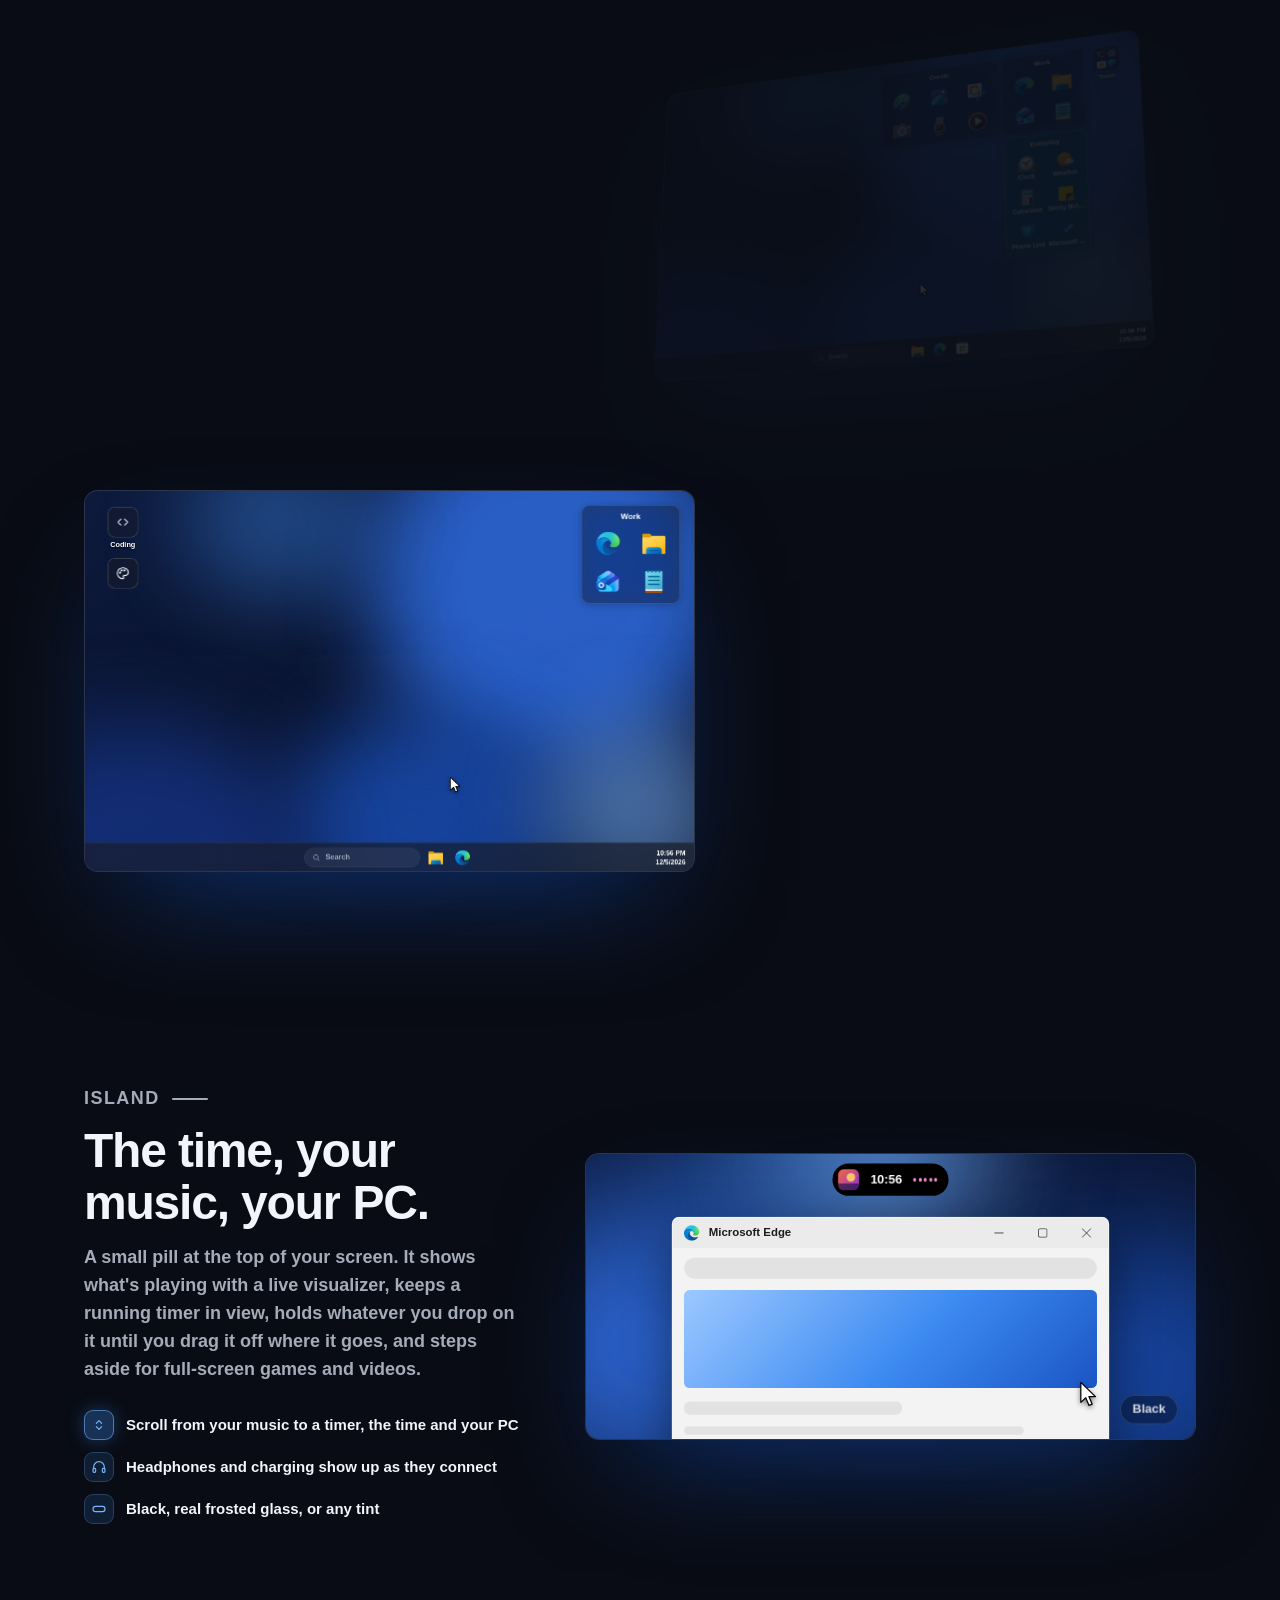
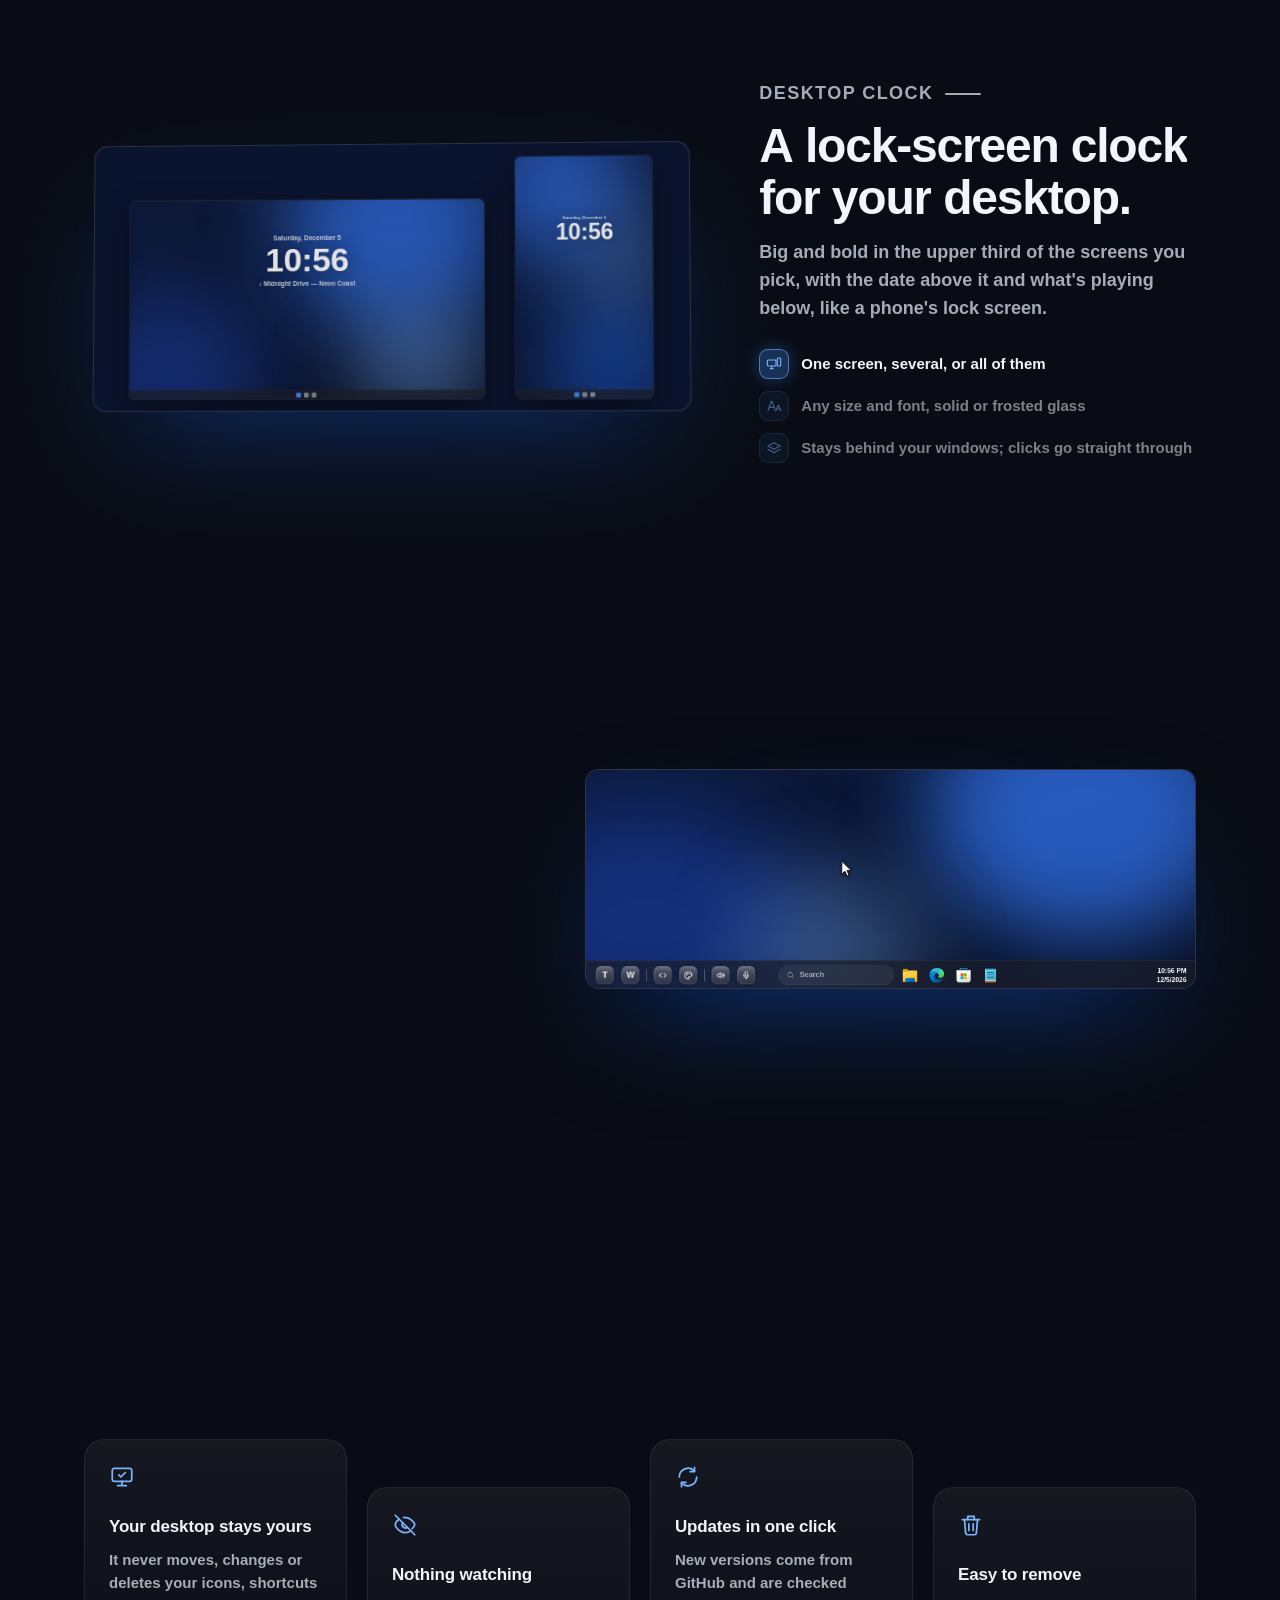
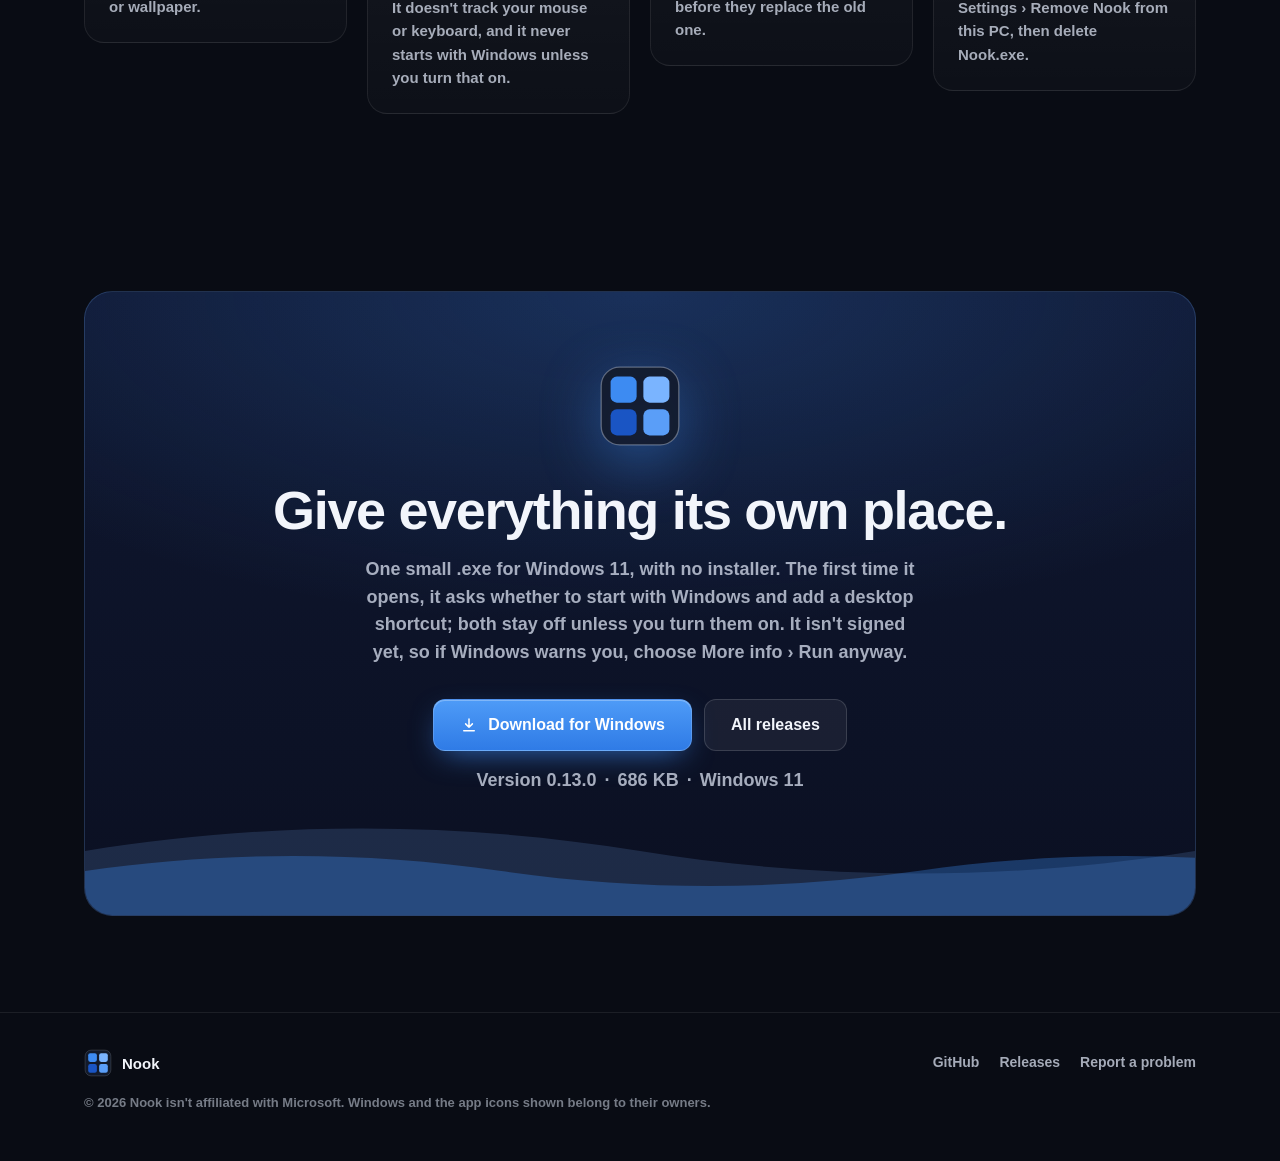
==== commit 12ae4fa9: "Nook 0.14.0: Nook on the taskbar, see-through taskbar switch, site taskbar demo - Taskbar strip (Tas" ====
--- a/site/index.html
+++ b/site/index.html
@@ -4,16 +4,16 @@
   <meta charset="utf-8">
   <meta name="viewport" content="width=device-width, initial-scale=1">
   <title>Nook – everything on your Windows desktop has its own place</title>
-  <meta name="description" content="Nook brings app groups, one-click workspaces, an island and a desktop clock to Windows 11, all in the same quiet, frosted style.">
+  <meta name="description" content="Nook brings app groups, one-click workspaces, an island, a desktop clock and handy taskbar buttons to Windows 11, all in the same quiet, frosted style.">
   <meta name="theme-color" content="#090c14">
   <link rel="icon" href="assets/favicon.ico" sizes="any">
   <link rel="apple-touch-icon" href="assets/apple-touch-icon.png">
   <meta property="og:type" content="website">
   <meta property="og:title" content="Nook">
-  <meta property="og:description" content="Everything on your Windows 11 desktop has its own place: groups, workspaces, an island and a desktop clock.">
+  <meta property="og:description" content="Everything on your Windows 11 desktop has its own place: groups, workspaces, an island, a desktop clock and taskbar buttons.">
   <meta property="og:image" content="https://validred.github.io/nook/assets/og.png">
   <meta name="twitter:card" content="summary_large_image">
-  <link rel="stylesheet" href="styles.css">
+  <link rel="stylesheet" href="styles.css?v=0.13.0">
   <script>
     (function () {
       var d = document.documentElement, play = false;
@@ -24,7 +24,7 @@
       setTimeout(function () { d.classList.remove('intro'); d.classList.add('ready'); }, 5000);
     })();
   </script>
-  <script src="main.js" defer></script>
+  <script src="main.js?v=0.13.0" defer></script>
 </head>
 <body>
   <svg width="0" height="0" style="position:absolute" aria-hidden="true">
@@ -58,27 +58,21 @@
         <a href="#workspaces">Workspaces</a>
         <a href="#island">Island</a>
         <a href="#clock">Clock</a>
+        <a href="#taskbar">Taskbar</a>
       </nav>
       <a class="btn btn-accent btn-small" href="#download">Download</a>
     </div>
   </header>
 
   <!-- the background light, which shifts as you move from one feature to the next -->
-  <div class="ambient" aria-hidden="true"><i data-tone="groups"></i><i data-tone="workspaces"></i><i data-tone="island"></i><i data-tone="clock"></i><i data-tone="download"></i></div>
-  <!-- where you are among the features -->
-  <nav class="rail" aria-label="Features">
-    <a href="#groups" data-rail="groups"><i></i><span>Groups</span></a>
-    <a href="#workspaces" data-rail="workspaces"><i></i><span>Workspaces</span></a>
-    <a href="#island" data-rail="island"><i></i><span>Island</span></a>
-    <a href="#clock" data-rail="clock"><i></i><span>Clock</span></a>
-  </nav>
+  <div class="ambient" aria-hidden="true"><i data-tone="groups"></i><i data-tone="workspaces"></i><i data-tone="island"></i><i data-tone="clock"></i><i data-tone="taskbar"></i><i data-tone="download"></i></div>
 
   <main id="top">
     <section class="hero">
       <div class="container">
         <span class="pill" data-rise style="--i:0"><span class="logo"><svg><use href="#logo"/></svg></span><span>Version <span data-version>0.13.0</span> for Windows 11</span></span>
         <h1 data-rise style="--i:1">Everything has<br><span class="grad">its own place.</span></h1>
-        <p class="lede" data-rise style="--i:2">Nook brings app groups, one-click workspaces, an island and a desktop clock to Windows 11, all in the same quiet, frosted style.</p>
+        <p class="lede" data-rise style="--i:2">Nook brings app groups, one-click workspaces, an island, a desktop clock and handy taskbar buttons to Windows 11, all in the same quiet, frosted style.</p>
         <div class="cta" data-rise style="--i:3">
           <a class="btn btn-accent btn-large" data-download href="https://github.com/ValidRed/nook/releases/download/v0.13.0/Nook.exe">
             <svg aria-hidden="true"><use href="#i-download"/></svg>Download for Windows
@@ -167,6 +161,24 @@
         </div>
         <div class="feature-visual" data-reveal data-float>
           <div class="float-inner"><div class="tilt stage" data-demo="clock" style="--h:450" role="img" aria-label="Two screens, one wide and one tall, each with a big clock in the upper third and the date above it. The clocks grow and shrink, turn to frosted glass, and a window slides over one to show it stays behind your windows."><div class="desk" aria-hidden="true"></div></div></div>
+        </div>
+      </div>
+    </section>
+
+    <section class="feature" id="taskbar">
+      <div class="container feature-row">
+        <div class="feature-copy" data-reveal>
+          <p class="kicker">Taskbar</p>
+          <h2>A few handy buttons on the taskbar.</h2>
+          <p>Small tiles of frosted glass on the empty part of the taskbar: your groups and workspaces, a switch for the speakers Windows hides several menus deep, and a mic mute that glows red while you're muted. They sit on top; the taskbar itself is left alone.</p>
+          <ul class="points">
+            <li><svg viewBox="0 0 24 24" aria-hidden="true"><rect x="3" y="15" width="18" height="6" rx="1.5"/><rect x="6" y="4" width="12" height="8" rx="1.5"/><path d="M12 12v3"/></svg>Groups pop open above it; workspaces lay out in one click</li>
+            <li><svg viewBox="0 0 24 24" aria-hidden="true"><path d="M4 15v-3a8 8 0 0 1 16 0v3"/><rect x="3" y="14" width="4" height="6" rx="1.5"/><rect x="17" y="14" width="4" height="6" rx="1.5"/></svg>Speakers to headphones and back in one click</li>
+            <li><svg viewBox="0 0 24 24" aria-hidden="true"><rect x="9" y="3" width="6" height="11" rx="3"/><path d="M5.5 11a6.5 6.5 0 0 0 13 0M12 17.5V21"/></svg>Mutes every microphone at once</li>
+          </ul>
+        </div>
+        <div class="feature-visual" data-reveal data-float>
+          <div class="float-inner"><div class="tilt stage" data-demo="taskbar" style="--h:360" role="img" aria-label="The bottom of a Windows 11 desktop. Nook's frosted-glass buttons sit at the left end of the taskbar: a pointer opens a group above the taskbar, runs a workspace that lays out Edge and Terminal, swaps the sound to headphones, and mutes the microphone, which glows red."><div class="desk" aria-hidden="true"></div></div></div>
         </div>
       </div>
     </section>
--- a/site/styles.css
+++ b/site/styles.css
@@ -379,6 +379,35 @@
 .tb-search svg { width: 14px; height: 14px; }
 .tb-tray { position: absolute; right: 14px; top: 0; height: 100%; display: flex; flex-direction: column; align-items: flex-end; justify-content: center; font-size: 11px; line-height: 1.35; }
 
+/* Nook's buttons on the taskbar: white icons on small tiles of frosted glass */
+.nk-strip { position: absolute; left: 10px; top: 0; height: 100%; display: flex; align-items: center; }
+.nk-b { position: relative; width: 40px; height: 40px; margin: 0 1px; display: grid; place-items: center; border-radius: 6px; }
+.nk-g {
+  position: relative; width: 30px; height: 30px; border-radius: 9px; display: grid; place-items: center;
+  color: #fff; font-family: var(--font-display); font-size: 14px; font-weight: 700;
+  background: linear-gradient(180deg, rgba(255, 255, 255, 0.24), rgba(255, 255, 255, 0.1));
+  -webkit-backdrop-filter: blur(8px) saturate(150%); backdrop-filter: blur(8px) saturate(150%);
+  border: 1px solid rgba(255, 255, 255, 0.16); border-top-color: rgba(255, 255, 255, 0.42);
+  box-shadow: 0 1px 4px rgba(0, 0, 0, 0.35), inset 0 10px 10px -8px rgba(255, 255, 255, 0.22);
+  transition: background 0.25s, box-shadow 0.25s, transform 0.15s;
+}
+.nk-g svg { width: 16px; height: 16px; fill: none; stroke: #fff; stroke-width: 1.7; stroke-linecap: round; stroke-linejoin: round; }
+.nk-b.hover .nk-g { background: linear-gradient(180deg, rgba(255, 255, 255, 0.34), rgba(255, 255, 255, 0.16)); }
+.nk-b.press .nk-g { transform: scale(0.9); }
+.nk-line { width: 1px; height: 20px; margin: 0 5px; background: rgba(255, 255, 255, 0.25); }
+.nk-b.busy .nk-g { animation: nk-busy 0.8s ease-out infinite; }
+@keyframes nk-busy { from { box-shadow: 0 0 0 0 rgba(255, 255, 255, 0.85); } to { box-shadow: 0 0 0 9px rgba(255, 255, 255, 0); } }
+.nk-g .slash { display: none; }
+.nk-b.muted .nk-g { background: linear-gradient(180deg, rgba(255, 105, 95, 0.82), rgba(255, 69, 58, 0.62)); border-color: rgba(255, 160, 150, 0.4); animation: nk-breathe 2.8s ease-in-out infinite; }
+.nk-b.muted .slash { display: inline; }
+@keyframes nk-breathe { 0%, 100% { box-shadow: 0 0 6px 1px rgba(255, 69, 58, 0.35); } 50% { box-shadow: 0 0 16px 4px rgba(255, 69, 58, 0.8); } }
+.nk-bubble {
+  position: absolute; z-index: 15; display: flex; align-items: center; gap: 9px; padding: 8px 12px; border-radius: 10px; opacity: 0;
+  font-size: 13px; font-weight: 700; color: #fff; background: rgba(32, 32, 32, 0.95); border: 1px solid rgba(255, 255, 255, 0.15);
+  box-shadow: 0 6px 18px rgba(0, 0, 0, 0.4); white-space: nowrap; pointer-events: none;
+}
+.nk-bubble svg { width: 15px; height: 15px; fill: none; stroke: #fff; stroke-width: 1.7; stroke-linecap: round; stroke-linejoin: round; }
+
 /* the pointer */
 .cursor { position: absolute; left: 0; top: 0; width: 22px; height: 30px; z-index: 20; pointer-events: none; filter: drop-shadow(0 2px 3px rgba(0, 0, 0, 0.5)); }
 .cursor svg { width: 100%; height: 100%; transform-origin: 2px 2px; transition: transform 0.1s; }
@@ -633,23 +662,15 @@
 .ambient i[data-tone="workspaces"] { background: radial-gradient(48% 46% at 24% 46%, rgba(108, 99, 255, 0.17), transparent 70%); }
 .ambient i[data-tone="island"] { background: radial-gradient(48% 46% at 76% 42%, rgba(47, 168, 255, 0.16), transparent 70%); }
 .ambient i[data-tone="clock"] { background: radial-gradient(48% 46% at 24% 46%, rgba(26, 85, 196, 0.26), transparent 70%); }
+.ambient i[data-tone="taskbar"] { background: radial-gradient(48% 46% at 76% 54%, rgba(122, 180, 255, 0.15), transparent 70%); }
 .ambient i[data-tone="download"] { background: radial-gradient(56% 50% at 50% 62%, rgba(61, 139, 242, 0.2), transparent 70%); }
 html[data-scene="groups"] .ambient i[data-tone="groups"],
 html[data-scene="workspaces"] .ambient i[data-tone="workspaces"],
 html[data-scene="island"] .ambient i[data-tone="island"],
 html[data-scene="clock"] .ambient i[data-tone="clock"],
+html[data-scene="taskbar"] .ambient i[data-tone="taskbar"],
 html[data-scene="download"] .ambient i[data-tone="download"] { opacity: 1; }
 
-/* the rail: a dot per feature, the one on screen stretched and labelled */
-.rail { position: fixed; z-index: 40; right: 26px; top: 50%; translate: 12px -50%; display: flex; flex-direction: column; gap: 14px; opacity: 0; pointer-events: none; transition: opacity 0.4s, translate 0.6s var(--ease-out); }
-.rail.show { opacity: 1; translate: 0 -50%; pointer-events: auto; }
-.rail a { display: flex; align-items: center; justify-content: flex-end; gap: 10px; text-decoration: none; color: var(--text-2); font-size: 13px; font-weight: 700; }
-.rail i { width: 8px; height: 8px; border-radius: 4px; background: rgba(255, 255, 255, 0.28); transition: height 0.5s cubic-bezier(0.34, 1.56, 0.64, 1), background-color 0.3s; }
-.rail span { opacity: 0; translate: 6px 0; transition: opacity 0.3s, translate 0.4s var(--ease-out); }
-.rail a.on i { height: 24px; background: var(--blue); box-shadow: 0 0 14px rgba(61, 139, 242, 0.6); }
-.rail a.on span, .rail a:hover span { opacity: 1; translate: 0 0; }
-.rail a:hover i { background: rgba(255, 255, 255, 0.6); }
-@media (max-width: 1180px) { .rail { display: none; } }
 
 /* headlines rise in word by word, each from behind its own little mask */
 html.scenes [data-reveal] h2 .w { display: inline-block; overflow: hidden; vertical-align: top; padding-bottom: 0.1em; margin-bottom: -0.1em; }
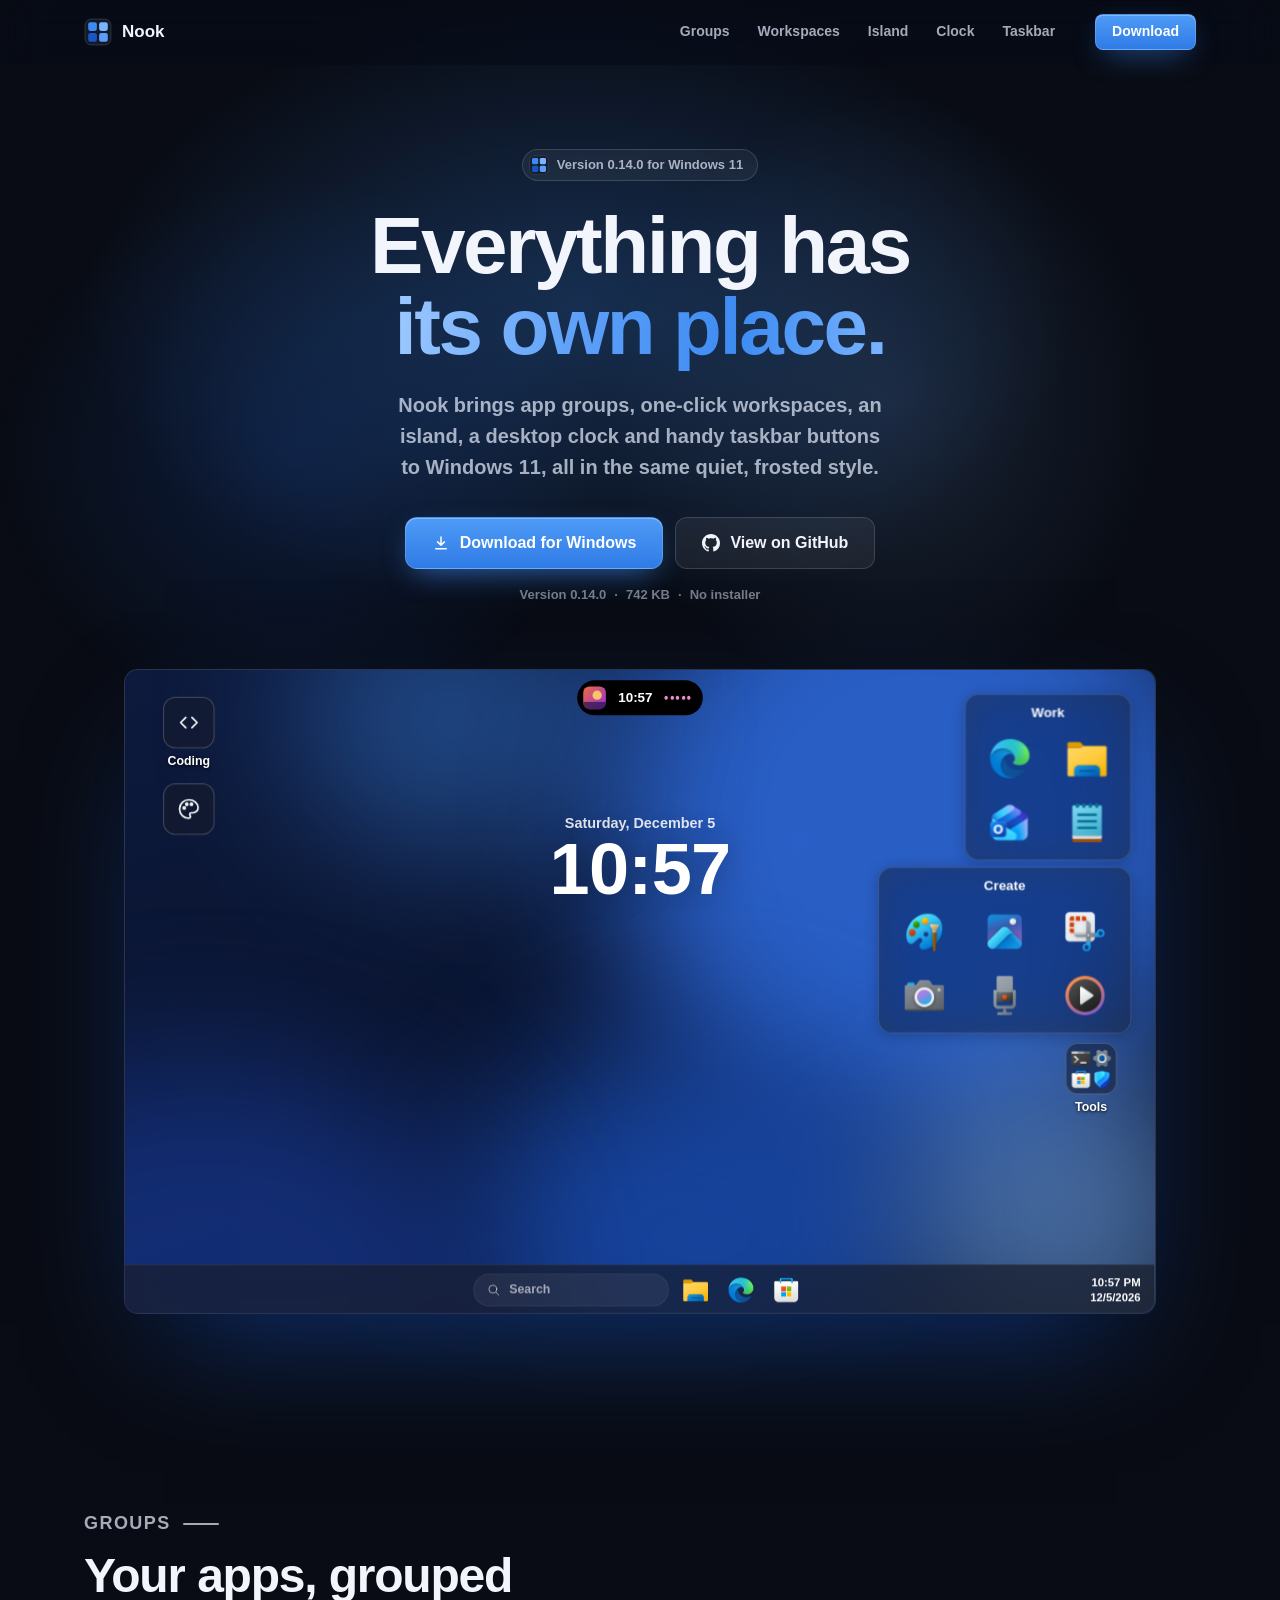
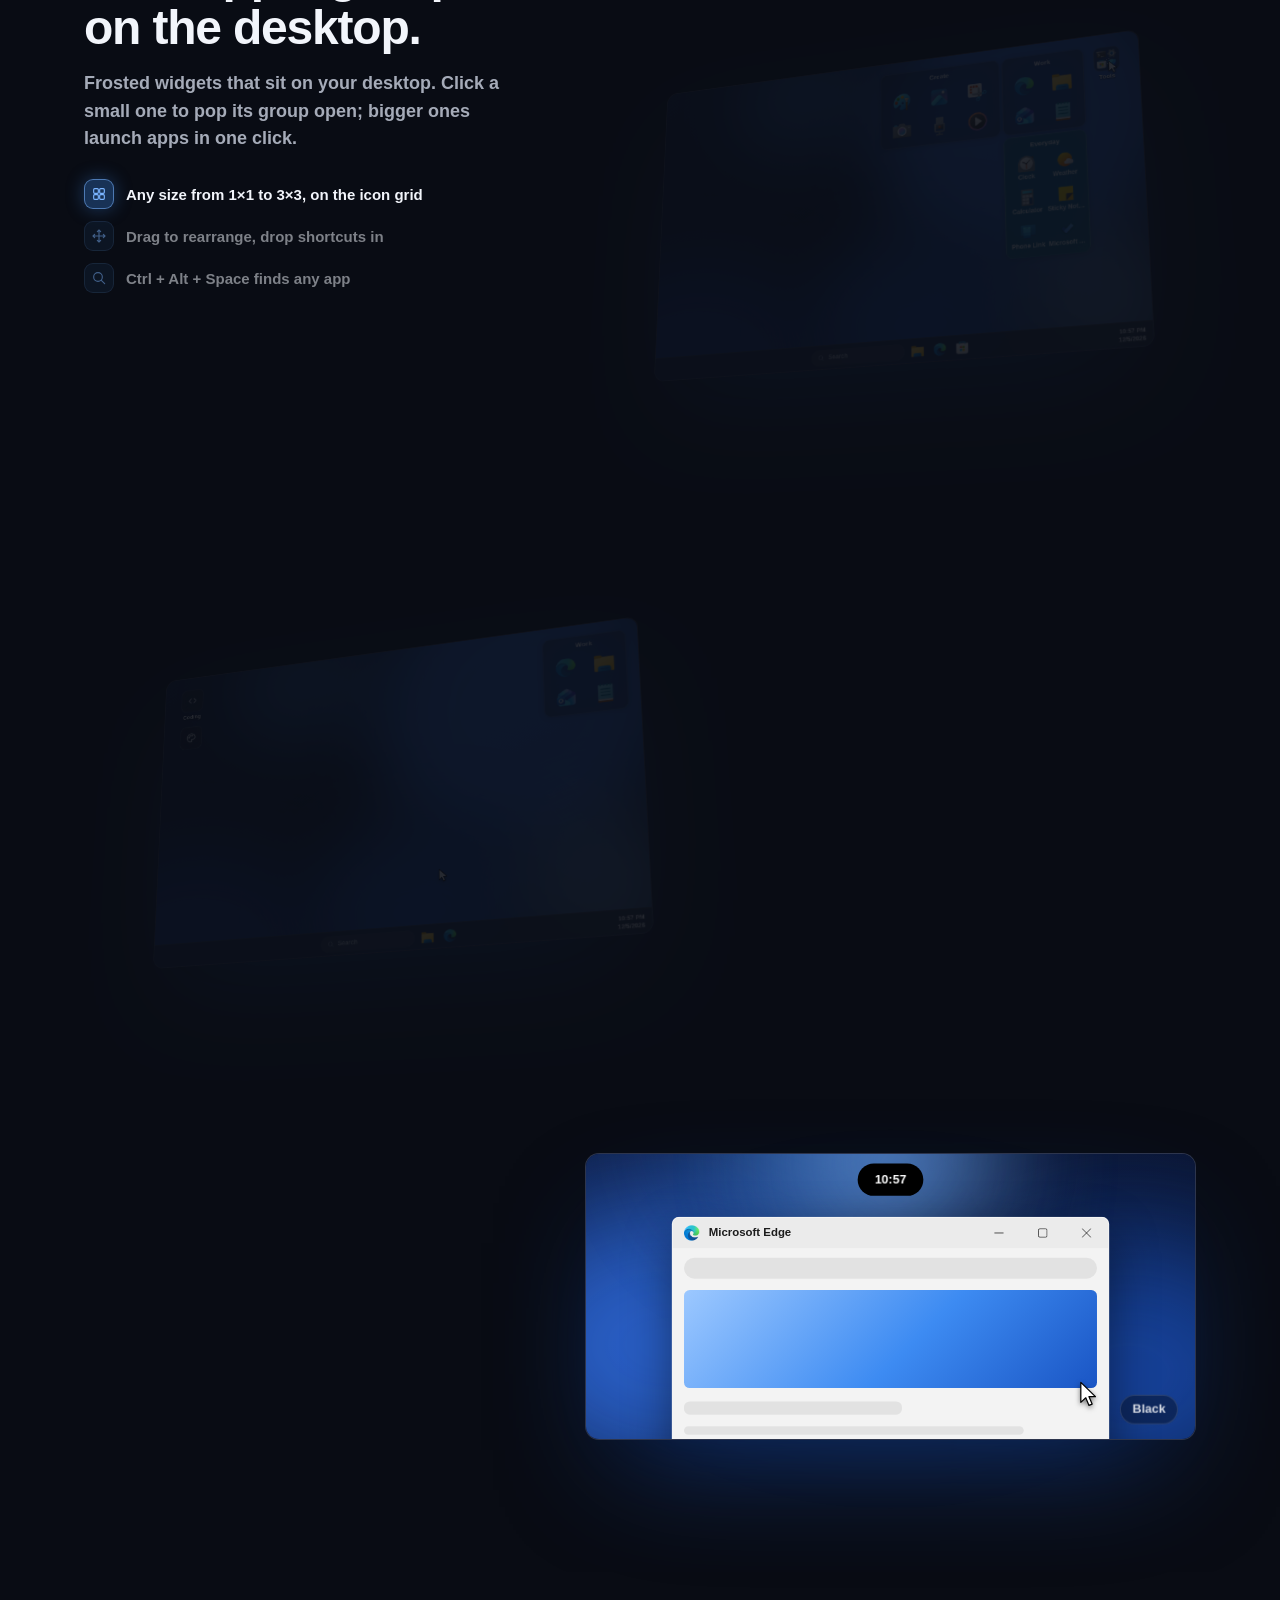
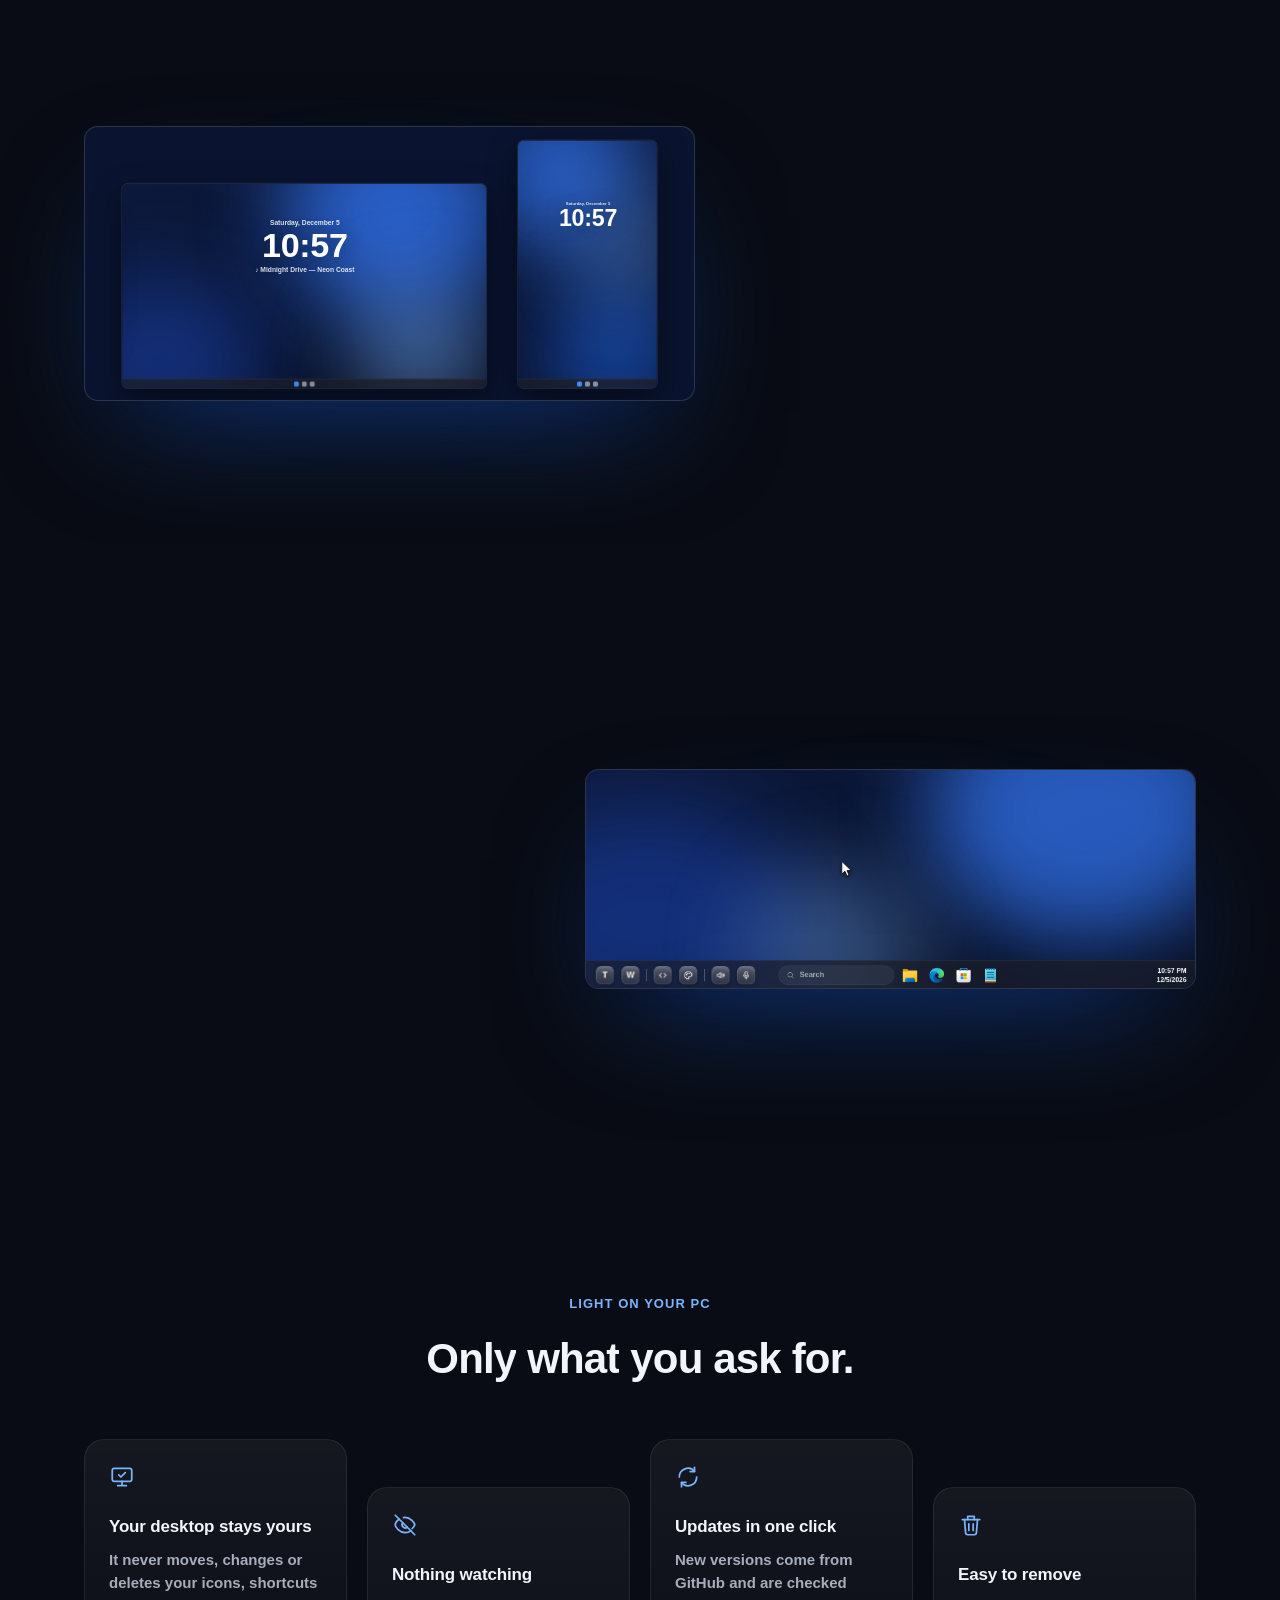
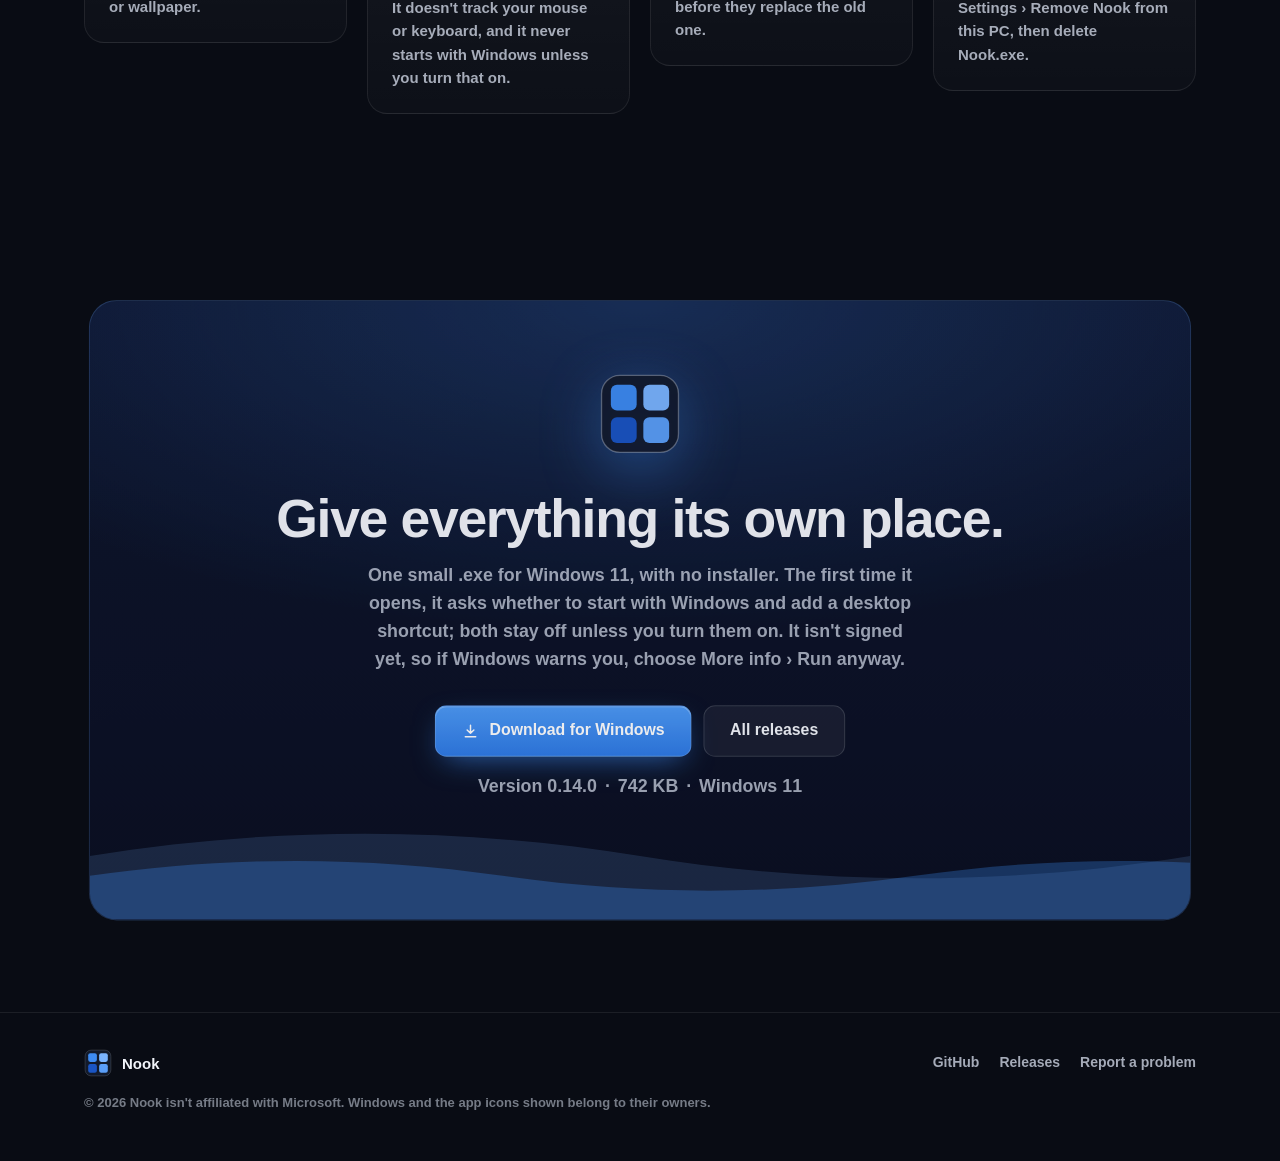
==== commit e2acc13e: "Site: download button for Nook 0.14.0" ====
--- a/site/index.html
+++ b/site/index.html
@@ -13,7 +13,7 @@
   <meta property="og:description" content="Everything on your Windows 11 desktop has its own place: groups, workspaces, an island, a desktop clock and taskbar buttons.">
   <meta property="og:image" content="https://validred.github.io/nook/assets/og.png">
   <meta name="twitter:card" content="summary_large_image">
-  <link rel="stylesheet" href="styles.css?v=0.13.0">
+  <link rel="stylesheet" href="styles.css?v=0.14.0">
   <script>
     (function () {
       var d = document.documentElement, play = false;
@@ -24,7 +24,7 @@
       setTimeout(function () { d.classList.remove('intro'); d.classList.add('ready'); }, 5000);
     })();
   </script>
-  <script src="main.js?v=0.13.0" defer></script>
+  <script src="main.js?v=0.14.0" defer></script>
 </head>
 <body>
   <svg width="0" height="0" style="position:absolute" aria-hidden="true">
@@ -70,18 +70,18 @@
   <main id="top">
     <section class="hero">
       <div class="container">
-        <span class="pill" data-rise style="--i:0"><span class="logo"><svg><use href="#logo"/></svg></span><span>Version <span data-version>0.13.0</span> for Windows 11</span></span>
+        <span class="pill" data-rise style="--i:0"><span class="logo"><svg><use href="#logo"/></svg></span><span>Version <span data-version>0.14.0</span> for Windows 11</span></span>
         <h1 data-rise style="--i:1">Everything has<br><span class="grad">its own place.</span></h1>
         <p class="lede" data-rise style="--i:2">Nook brings app groups, one-click workspaces, an island, a desktop clock and handy taskbar buttons to Windows 11, all in the same quiet, frosted style.</p>
         <div class="cta" data-rise style="--i:3">
-          <a class="btn btn-accent btn-large" data-download href="https://github.com/ValidRed/nook/releases/download/v0.13.0/Nook.exe">
+          <a class="btn btn-accent btn-large" data-download href="https://github.com/ValidRed/nook/releases/download/v0.14.0/Nook.exe">
             <svg aria-hidden="true"><use href="#i-download"/></svg>Download for Windows
           </a>
           <a class="btn btn-ghost btn-large" href="https://github.com/ValidRed/nook">
             <svg aria-hidden="true"><use href="#i-github"/></svg>View on GitHub
           </a>
         </div>
-        <p class="meta" data-rise style="--i:4"><span>Version <span data-version>0.13.0</span></span><span data-size>686 KB</span><span>No installer</span></p>
+        <p class="meta" data-rise style="--i:4"><span>Version <span data-version>0.14.0</span></span><span data-size>742 KB</span><span>No installer</span></p>
       </div>
 
       <div class="stage-wrap" data-rise style="--i:5">
@@ -229,12 +229,12 @@
           <h2>Give everything its own place.</h2>
           <p>One small .exe for Windows 11, with no installer. The first time it opens, it asks whether to start with Windows and add a desktop shortcut; both stay off unless you turn them on. It isn't signed yet, so if Windows warns you, choose More info › Run anyway.</p>
           <div class="cta">
-            <a class="btn btn-accent btn-large" data-download href="https://github.com/ValidRed/nook/releases/download/v0.13.0/Nook.exe">
+            <a class="btn btn-accent btn-large" data-download href="https://github.com/ValidRed/nook/releases/download/v0.14.0/Nook.exe">
               <svg aria-hidden="true"><use href="#i-download"/></svg>Download for Windows
             </a>
             <a class="btn btn-ghost btn-large" href="https://github.com/ValidRed/nook/releases">All releases</a>
           </div>
-          <p class="meta"><span>Version <span data-version>0.13.0</span></span><span data-size>686 KB</span><span>Windows 11</span></p>
+          <p class="meta"><span>Version <span data-version>0.14.0</span></span><span data-size>742 KB</span><span>Windows 11</span></p>
           <div class="waves" aria-hidden="true">
             <svg viewBox="0 0 2400 110" preserveAspectRatio="none"><path fill="rgba(122,180,255,.16)" d="M0 46 C 200 16 400 16 600 46 S 1000 76 1200 46 S 1600 16 1800 46 S 2200 76 2400 46 V110 H0Z"/></svg>
             <svg viewBox="0 0 2400 110" preserveAspectRatio="none"><path fill="rgba(61,139,242,.32)" d="M0 66 C 150 46 300 46 450 66 S 750 86 900 66 S 1200 46 1350 66 S 1650 86 1800 66 S 2100 46 2250 66 S 2400 76 2400 66 V110 H0Z"/></svg>
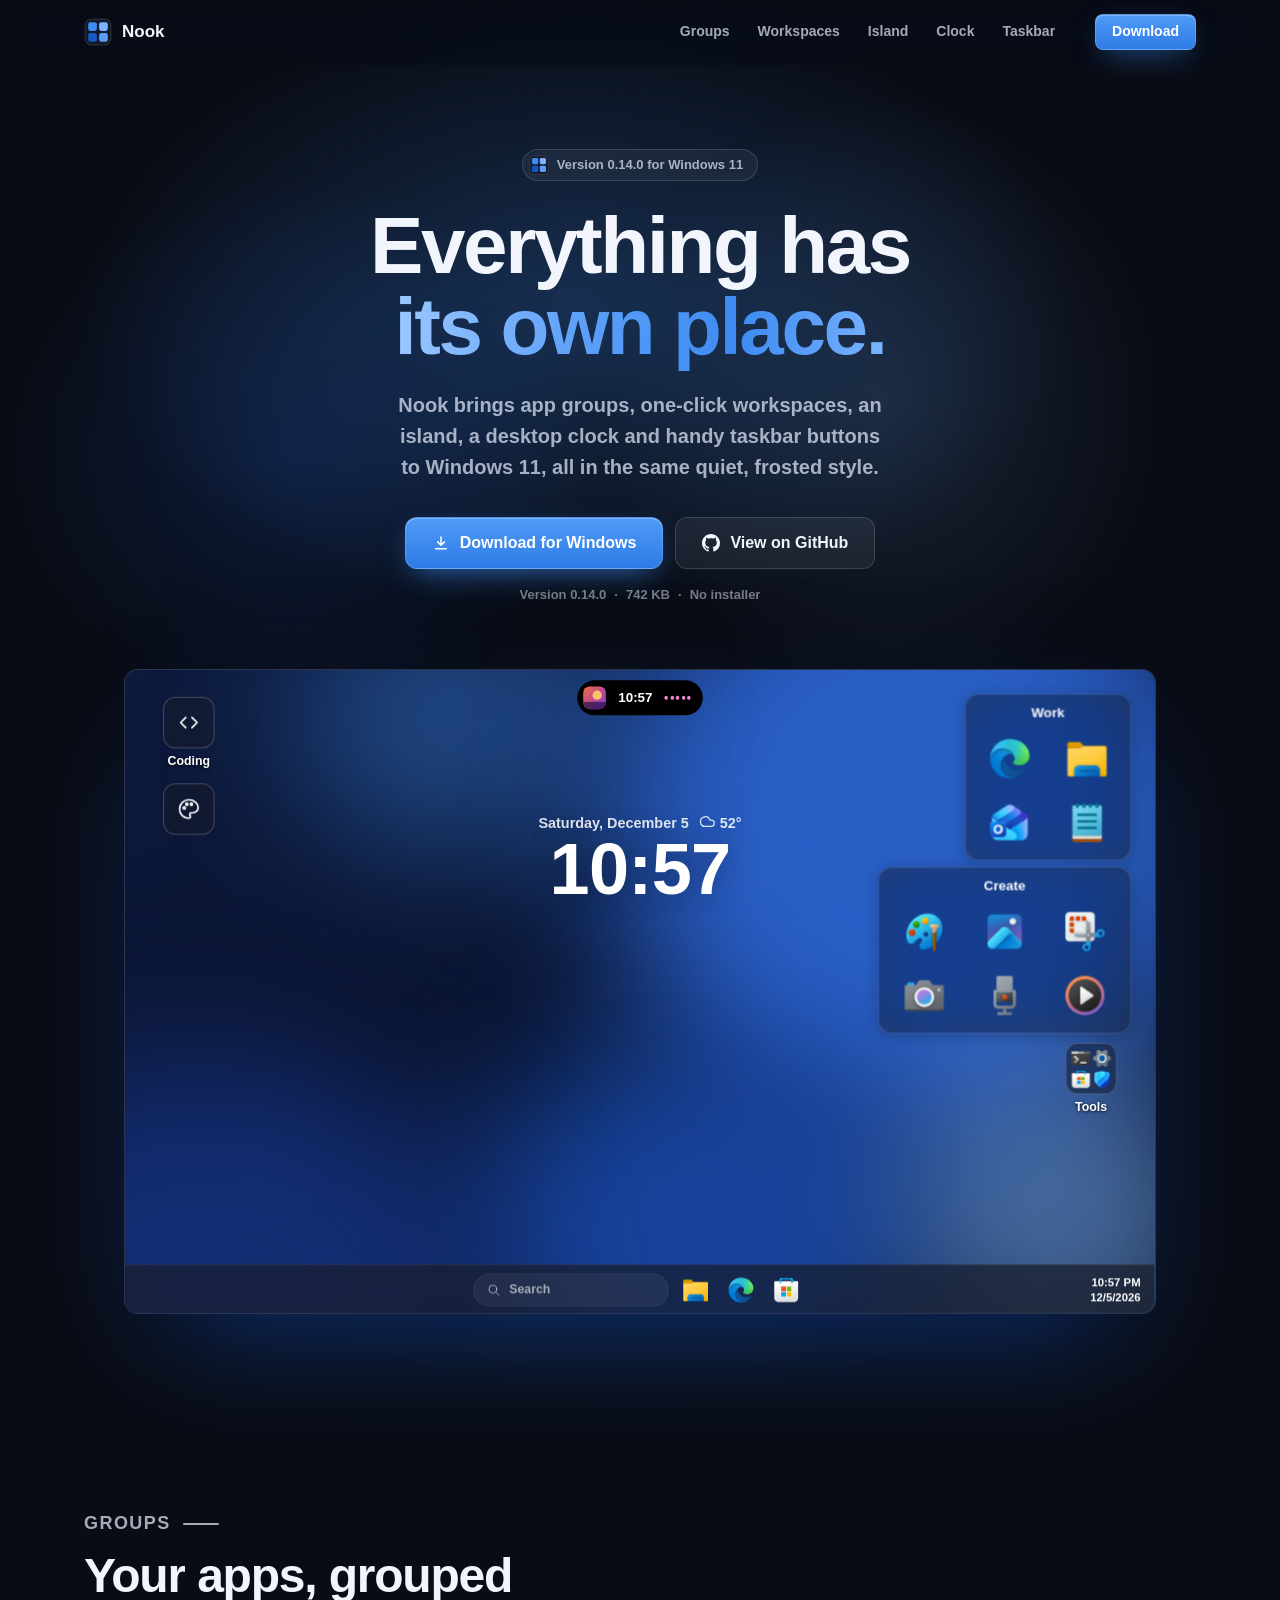
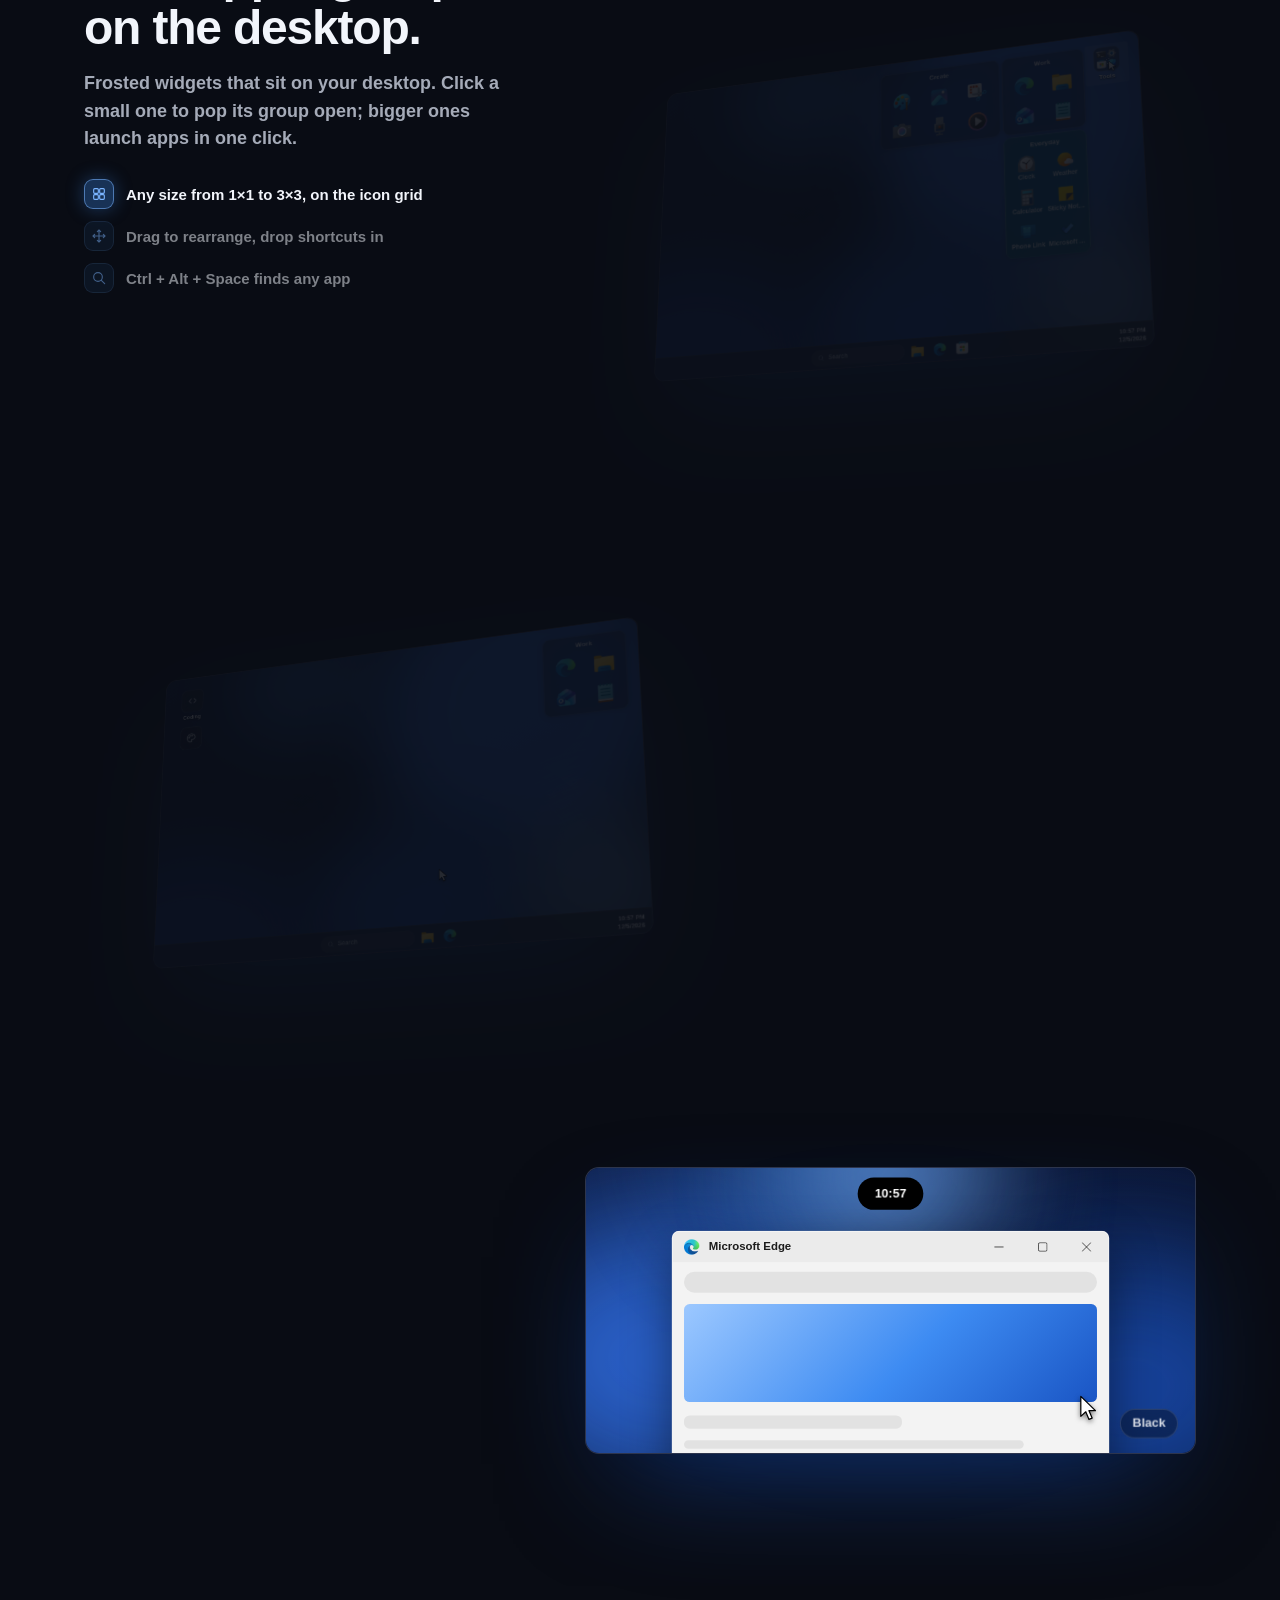
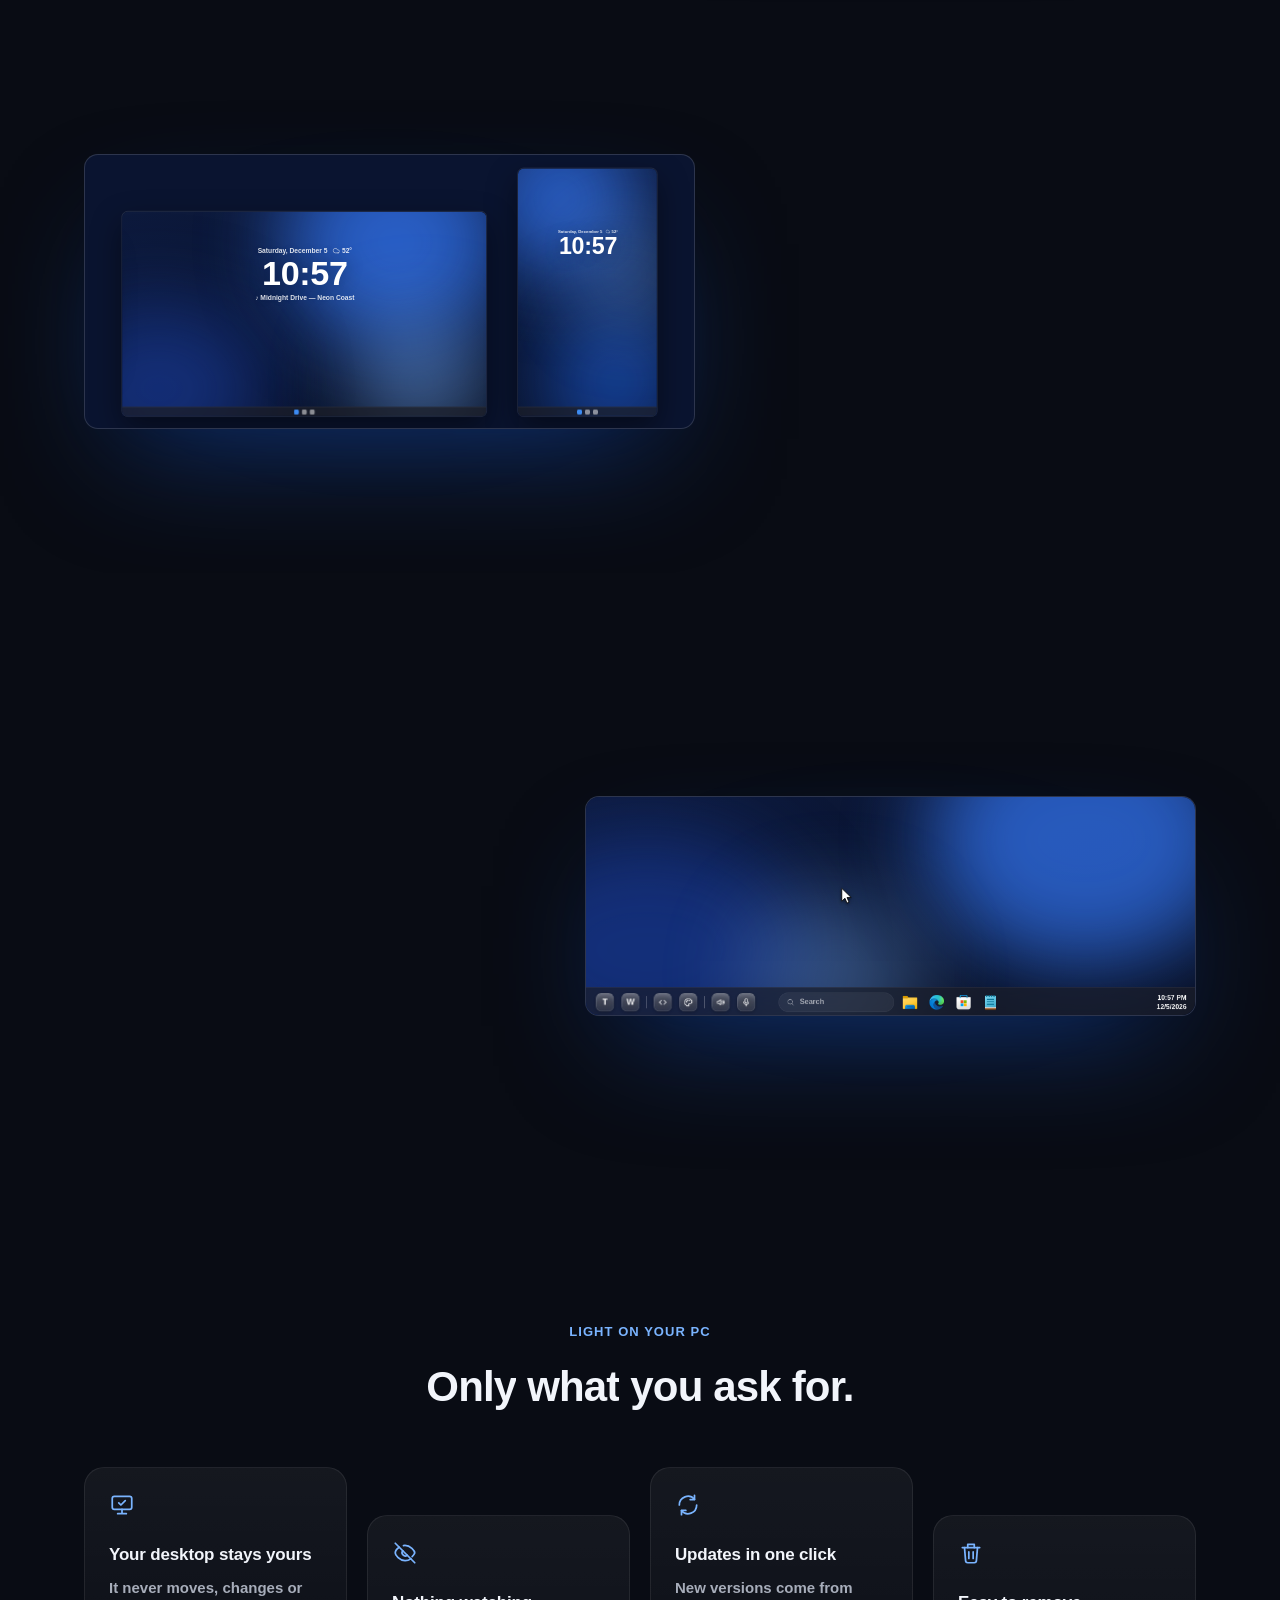
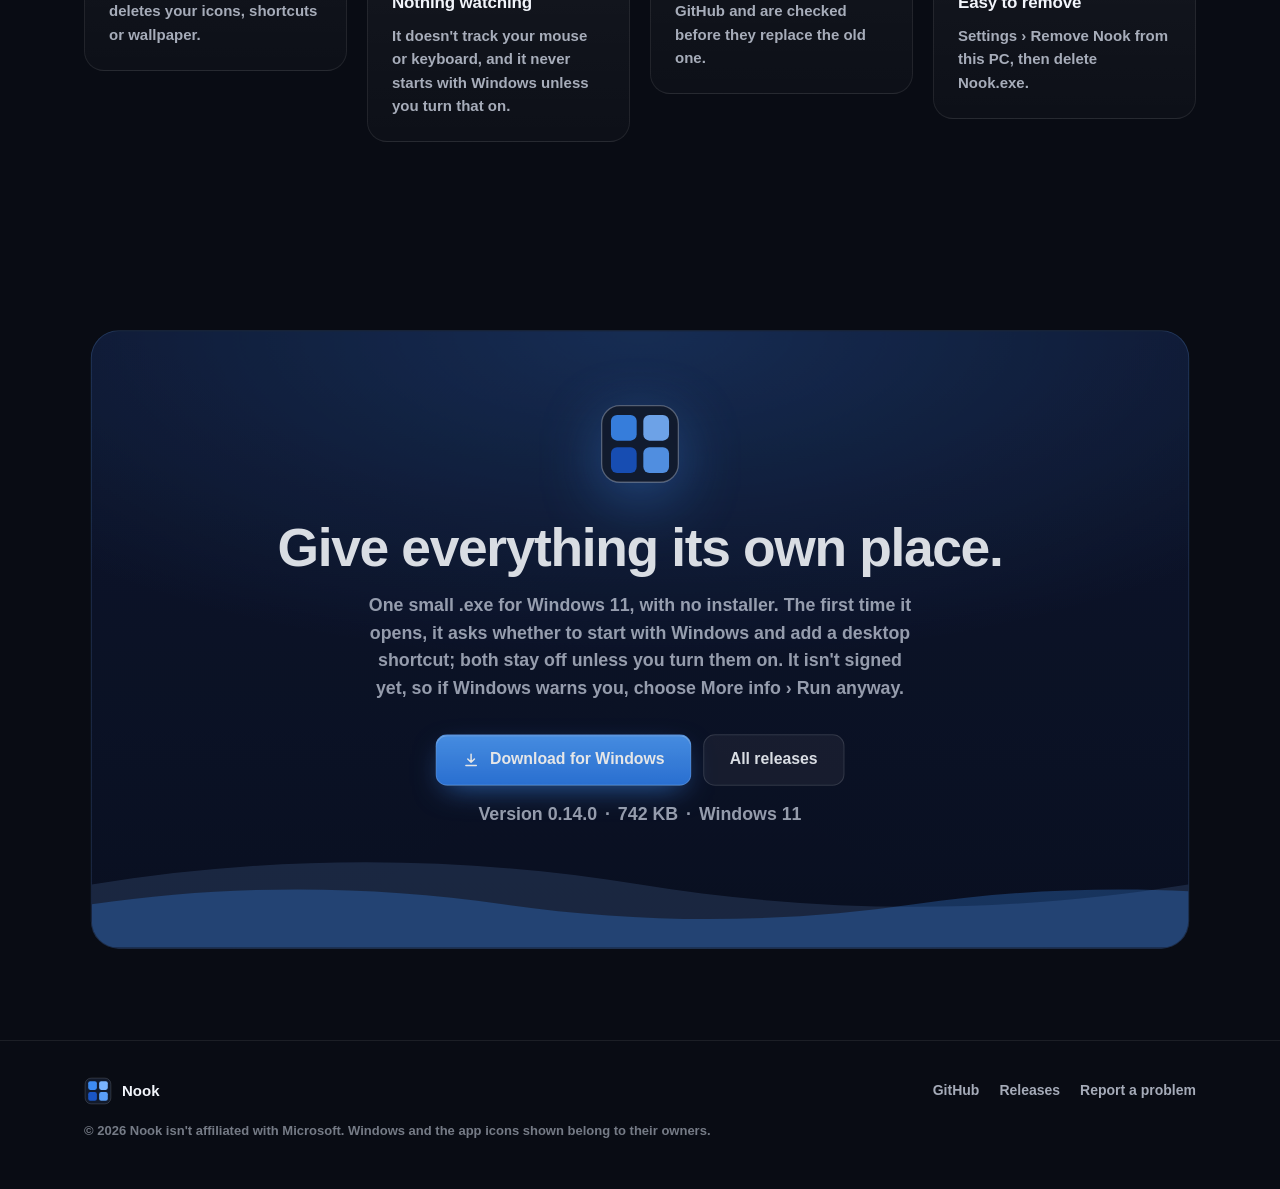
==== commit 275e8563: "Nook 0.15.0: weather on the island and desktop clock, date switch - Weather (Weather.cs): WeatherSer" ====
--- a/site/index.html
+++ b/site/index.html
@@ -134,7 +134,7 @@
         <div class="feature-copy" data-reveal>
           <p class="kicker">Island</p>
           <h2>The time, your music, your PC.</h2>
-          <p>A small pill at the top of your screen. It shows what's playing with a live visualizer, keeps a running timer in view, holds whatever you drop on it until you drag it off where it goes, and steps aside for full-screen games and videos.</p>
+          <p>A small pill at the top of your screen. It shows what's playing with a live visualizer and the weather where you are, keeps a running timer in view, holds whatever you drop on it until you drag it off where it goes, and steps aside for full-screen games and videos.</p>
           <ul class="points">
             <li><svg viewBox="0 0 24 24" aria-hidden="true"><path d="M8 9.5 12 5.5l4 4M8 14.5l4 4 4-4"/></svg>Scroll from your music to a timer, the time and your PC</li>
             <li><svg viewBox="0 0 24 24" aria-hidden="true"><path d="M4 15v-3a8 8 0 0 1 16 0v3"/><rect x="3" y="14" width="4" height="6" rx="1.5"/><rect x="17" y="14" width="4" height="6" rx="1.5"/></svg>Headphones and charging show up as they connect</li>
@@ -152,7 +152,7 @@
         <div class="feature-copy" data-reveal>
           <p class="kicker">Desktop clock</p>
           <h2>A lock-screen clock for your desktop.</h2>
-          <p>Big and bold in the upper third of the screens you pick, with the date above it and what's playing below, like a phone's lock screen.</p>
+          <p>Big and bold in the upper third of the screens you pick, with the date and the weather above it and what's playing below, like a phone's lock screen.</p>
           <ul class="points">
             <li><svg viewBox="0 0 24 24" aria-hidden="true"><rect x="2" y="6" width="13" height="9" rx="1.5"/><rect x="17" y="3" width="5" height="12" rx="1.5"/><path d="M6.5 19h4M8.5 15v4"/></svg>One screen, several, or all of them</li>
             <li><svg viewBox="0 0 24 24" aria-hidden="true"><path d="M3 19 8 5h1l5 14M5 14h7"/><path d="M15 19l3-8h1l3 8M16 16.5h5"/></svg>Any size and font, solid or frosted glass</li>
--- a/site/styles.css
+++ b/site/styles.css
@@ -601,6 +601,11 @@
 .dclock { position: absolute; z-index: 2; text-align: center; color: #fff; text-shadow: 0 0 28px rgba(0, 0, 0, 0.35); pointer-events: none; transform: translate(-50%, -50%); }
 .dclock b { display: block; font-family: var(--font-display); font-weight: 700; line-height: 1.05; letter-spacing: -0.01em; white-space: nowrap; }
 .dclock small { display: block; font-family: var(--font-display); white-space: nowrap; opacity: 0.85; }
+/* the weather beside the date: a small cloud that drifts, and the temperature */
+.dclock .wx { margin-left: 0.7em; }
+.dclock .wx svg { width: 1.15em; height: 1.15em; margin-right: 0.3em; vertical-align: -0.2em; fill: none; stroke: currentColor; stroke-width: 1.8; stroke-linecap: round; stroke-linejoin: round; }
+@media (prefers-reduced-motion: no-preference) { .dclock .wx svg { animation: wx-drift 3.6s ease-in-out infinite alternate; } }
+@keyframes wx-drift { from { transform: translateX(-0.06em); } to { transform: translateX(0.06em); } }
 .dclock em { display: block; margin-top: 0.3em; font-family: var(--font-display); font-style: normal; white-space: nowrap; opacity: 0.85; }
 .dclock b, .dclock small, .dclock em { transition: font-size 0.6s var(--ease-out), opacity 0.4s, color 0.6s, -webkit-text-stroke-color 0.6s; }
 /* frosted glass digits: mostly see-through, with a bright edge */
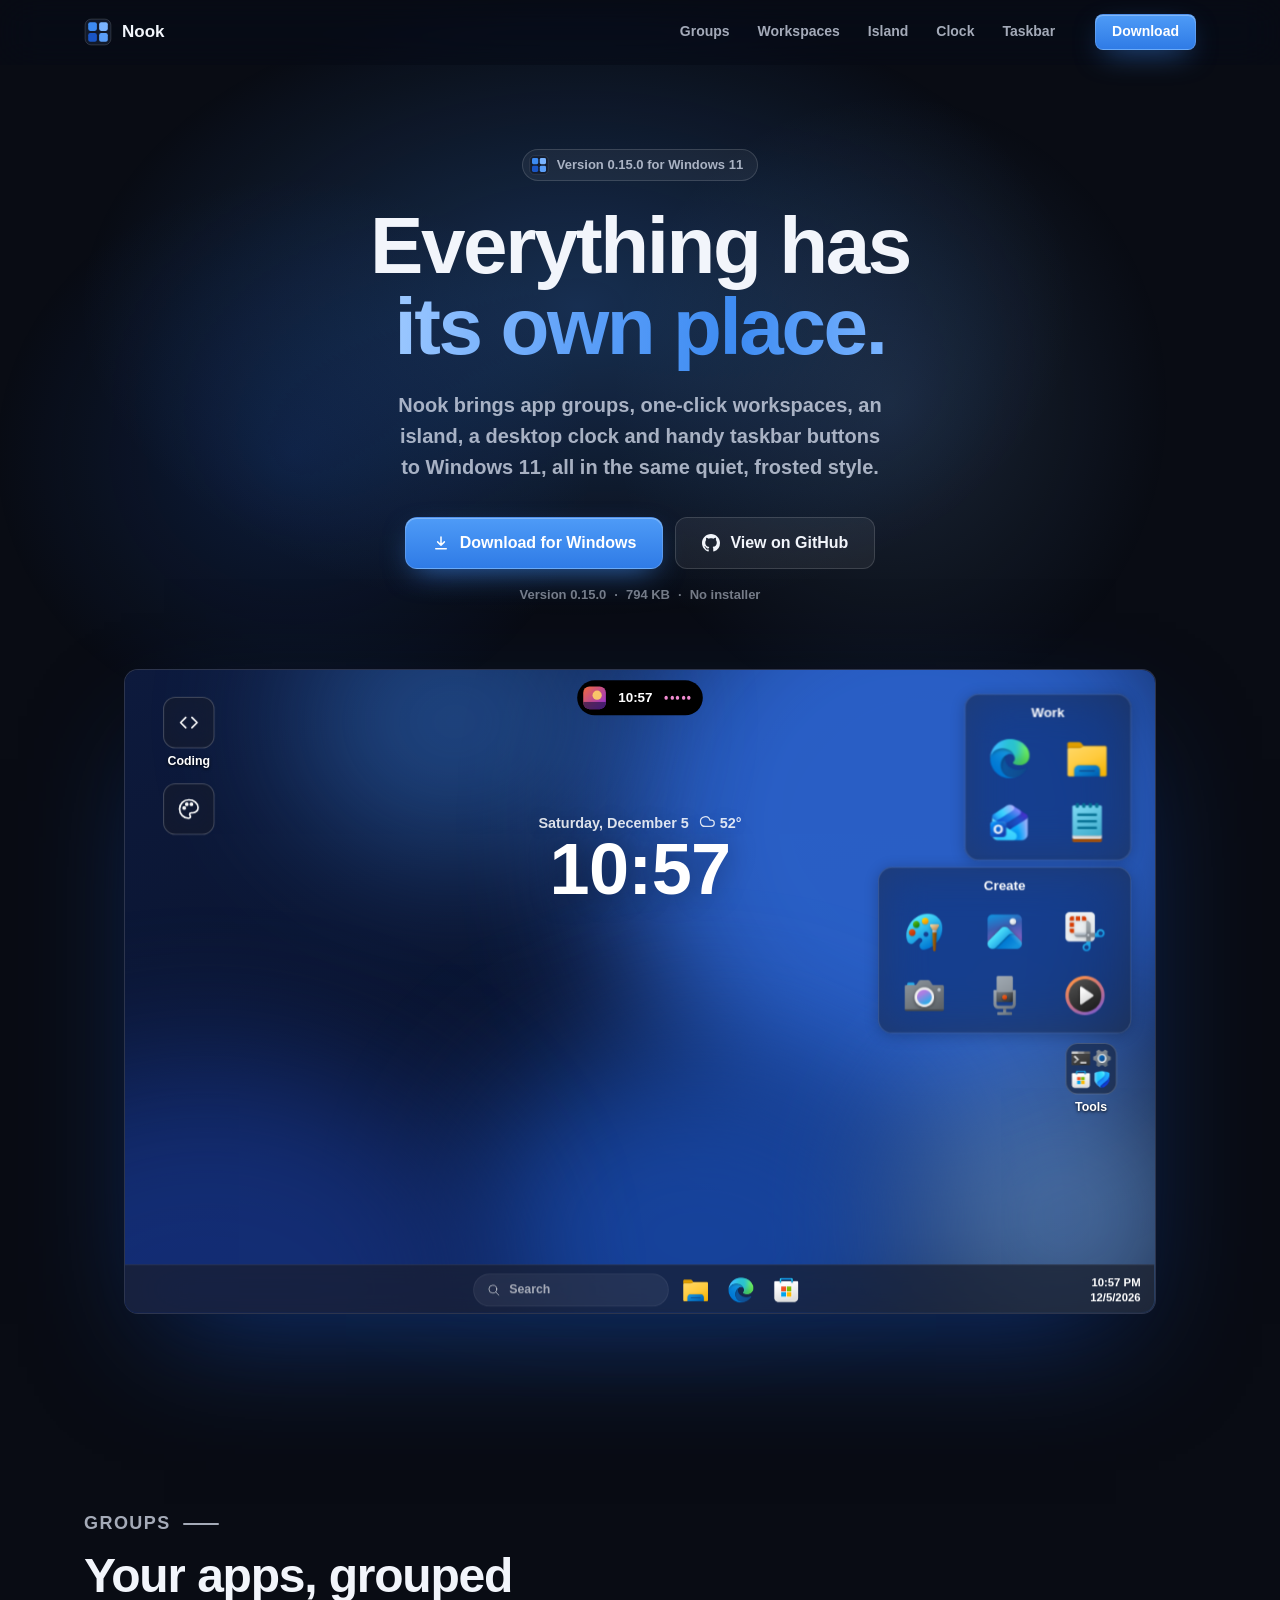
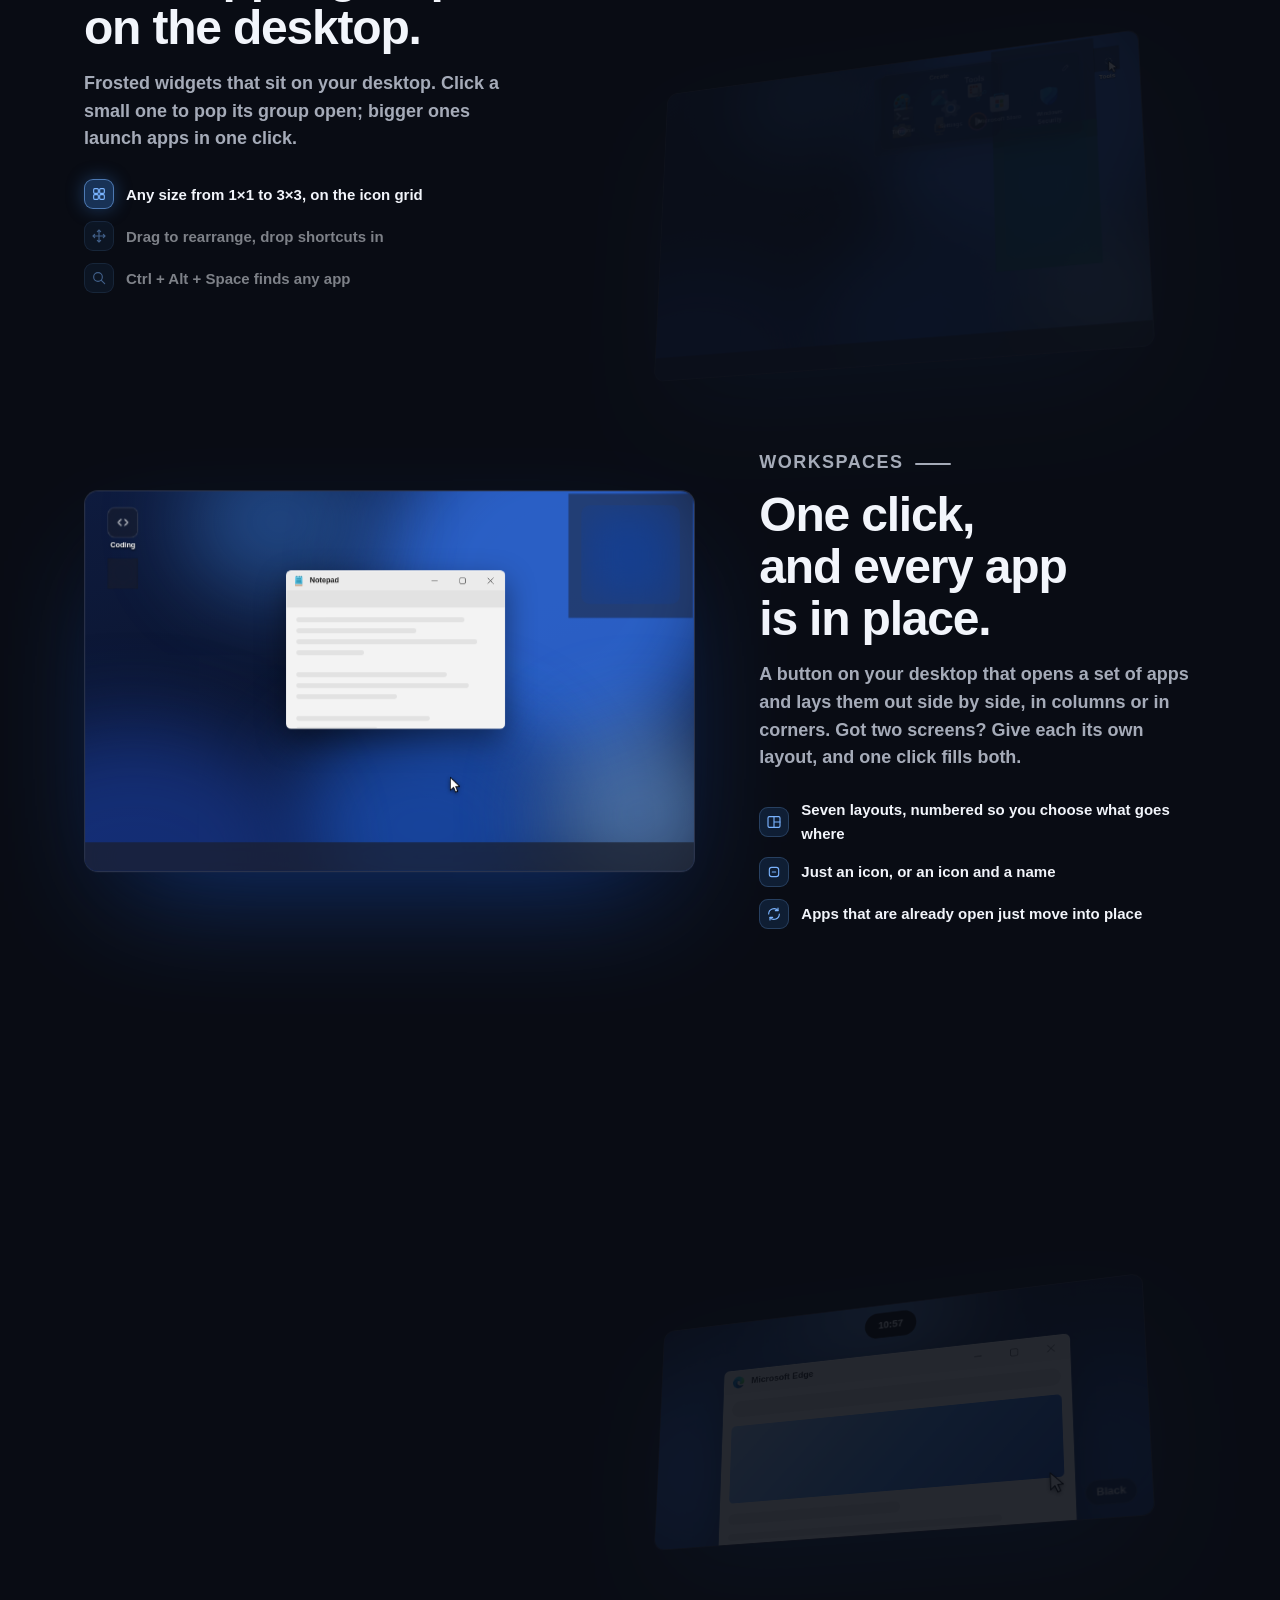
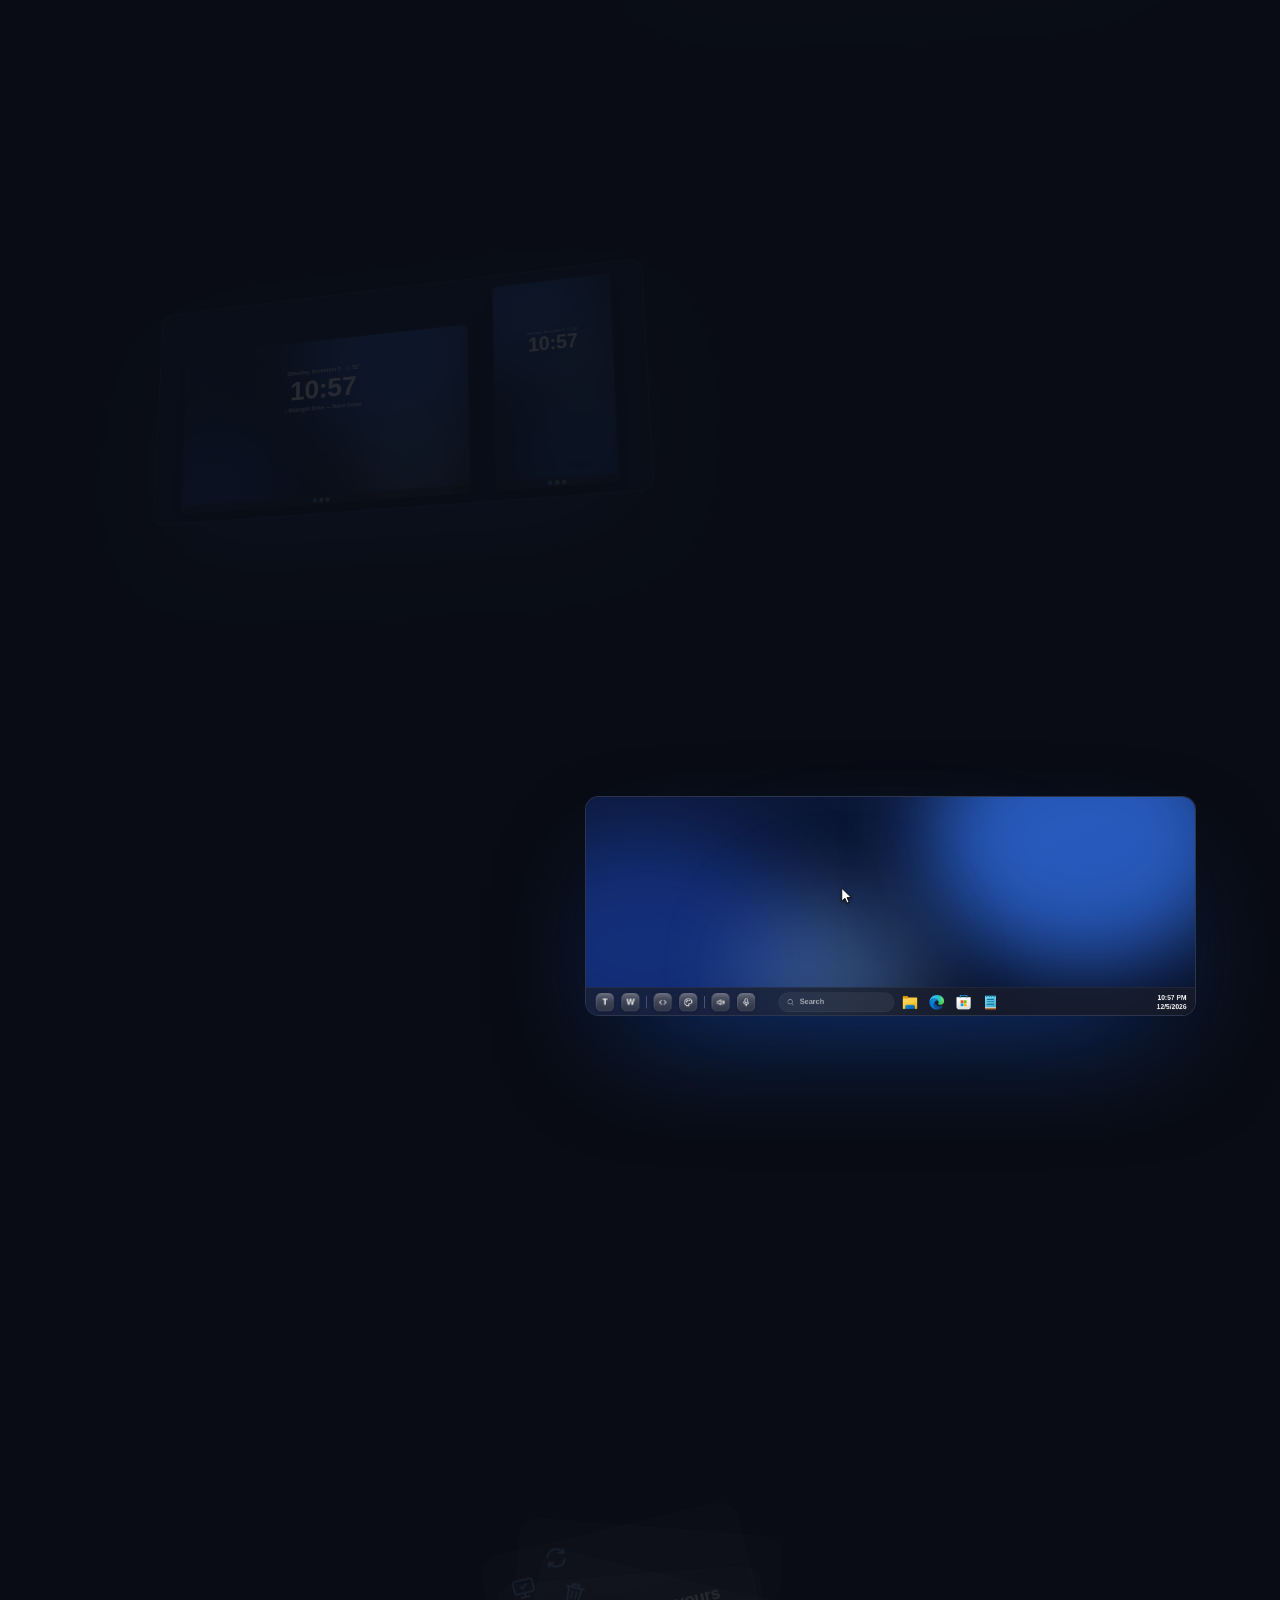
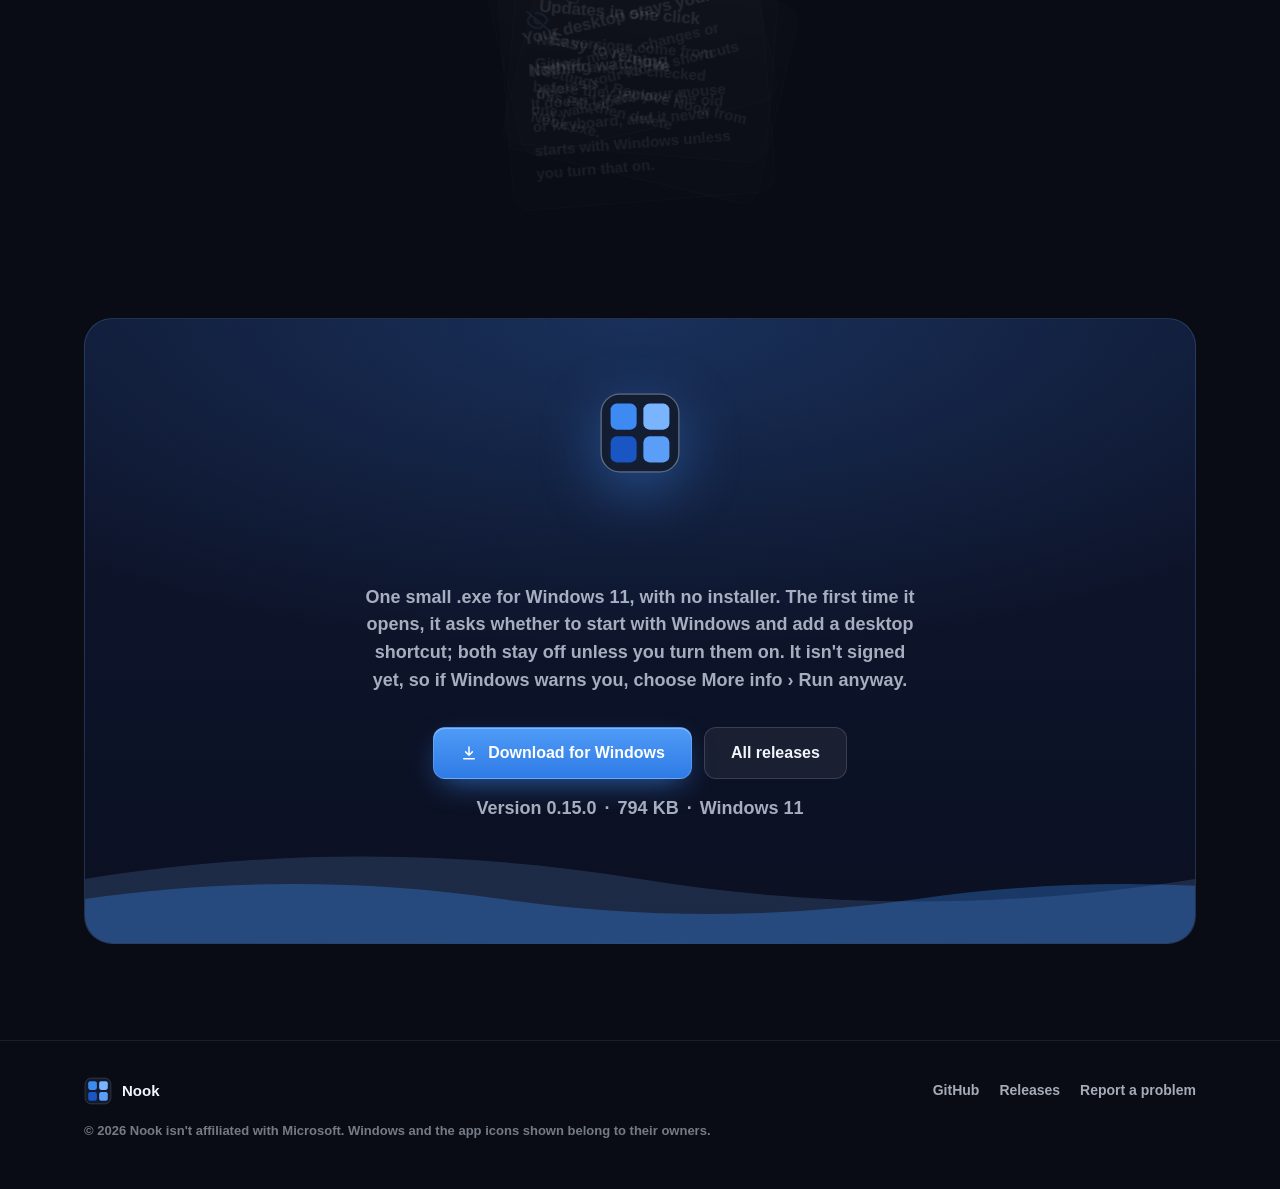
==== commit f8d14ac6: "Site: download button for Nook 0.15.0" ====
--- a/site/index.html
+++ b/site/index.html
@@ -13,7 +13,7 @@
   <meta property="og:description" content="Everything on your Windows 11 desktop has its own place: groups, workspaces, an island, a desktop clock and taskbar buttons.">
   <meta property="og:image" content="https://validred.github.io/nook/assets/og.png">
   <meta name="twitter:card" content="summary_large_image">
-  <link rel="stylesheet" href="styles.css?v=0.14.0">
+  <link rel="stylesheet" href="styles.css?v=0.15.0">
   <script>
     (function () {
       var d = document.documentElement, play = false;
@@ -24,7 +24,7 @@
       setTimeout(function () { d.classList.remove('intro'); d.classList.add('ready'); }, 5000);
     })();
   </script>
-  <script src="main.js?v=0.14.0" defer></script>
+  <script src="main.js?v=0.15.0" defer></script>
 </head>
 <body>
   <svg width="0" height="0" style="position:absolute" aria-hidden="true">
@@ -70,18 +70,18 @@
   <main id="top">
     <section class="hero">
       <div class="container">
-        <span class="pill" data-rise style="--i:0"><span class="logo"><svg><use href="#logo"/></svg></span><span>Version <span data-version>0.14.0</span> for Windows 11</span></span>
+        <span class="pill" data-rise style="--i:0"><span class="logo"><svg><use href="#logo"/></svg></span><span>Version <span data-version>0.15.0</span> for Windows 11</span></span>
         <h1 data-rise style="--i:1">Everything has<br><span class="grad">its own place.</span></h1>
         <p class="lede" data-rise style="--i:2">Nook brings app groups, one-click workspaces, an island, a desktop clock and handy taskbar buttons to Windows 11, all in the same quiet, frosted style.</p>
         <div class="cta" data-rise style="--i:3">
-          <a class="btn btn-accent btn-large" data-download href="https://github.com/ValidRed/nook/releases/download/v0.14.0/Nook.exe">
+          <a class="btn btn-accent btn-large" data-download href="https://github.com/ValidRed/nook/releases/download/v0.15.0/Nook.exe">
             <svg aria-hidden="true"><use href="#i-download"/></svg>Download for Windows
           </a>
           <a class="btn btn-ghost btn-large" href="https://github.com/ValidRed/nook">
             <svg aria-hidden="true"><use href="#i-github"/></svg>View on GitHub
           </a>
         </div>
-        <p class="meta" data-rise style="--i:4"><span>Version <span data-version>0.14.0</span></span><span data-size>742 KB</span><span>No installer</span></p>
+        <p class="meta" data-rise style="--i:4"><span>Version <span data-version>0.15.0</span></span><span data-size>794 KB</span><span>No installer</span></p>
       </div>
 
       <div class="stage-wrap" data-rise style="--i:5">
@@ -229,12 +229,12 @@
           <h2>Give everything its own place.</h2>
           <p>One small .exe for Windows 11, with no installer. The first time it opens, it asks whether to start with Windows and add a desktop shortcut; both stay off unless you turn them on. It isn't signed yet, so if Windows warns you, choose More info › Run anyway.</p>
           <div class="cta">
-            <a class="btn btn-accent btn-large" data-download href="https://github.com/ValidRed/nook/releases/download/v0.14.0/Nook.exe">
+            <a class="btn btn-accent btn-large" data-download href="https://github.com/ValidRed/nook/releases/download/v0.15.0/Nook.exe">
               <svg aria-hidden="true"><use href="#i-download"/></svg>Download for Windows
             </a>
             <a class="btn btn-ghost btn-large" href="https://github.com/ValidRed/nook/releases">All releases</a>
           </div>
-          <p class="meta"><span>Version <span data-version>0.14.0</span></span><span data-size>742 KB</span><span>Windows 11</span></p>
+          <p class="meta"><span>Version <span data-version>0.15.0</span></span><span data-size>794 KB</span><span>Windows 11</span></p>
           <div class="waves" aria-hidden="true">
             <svg viewBox="0 0 2400 110" preserveAspectRatio="none"><path fill="rgba(122,180,255,.16)" d="M0 46 C 200 16 400 16 600 46 S 1000 76 1200 46 S 1600 16 1800 46 S 2200 76 2400 46 V110 H0Z"/></svg>
             <svg viewBox="0 0 2400 110" preserveAspectRatio="none"><path fill="rgba(61,139,242,.32)" d="M0 66 C 150 46 300 46 450 66 S 750 86 900 66 S 1200 46 1350 66 S 1650 86 1800 66 S 2100 46 2250 66 S 2400 76 2400 66 V110 H0Z"/></svg>
